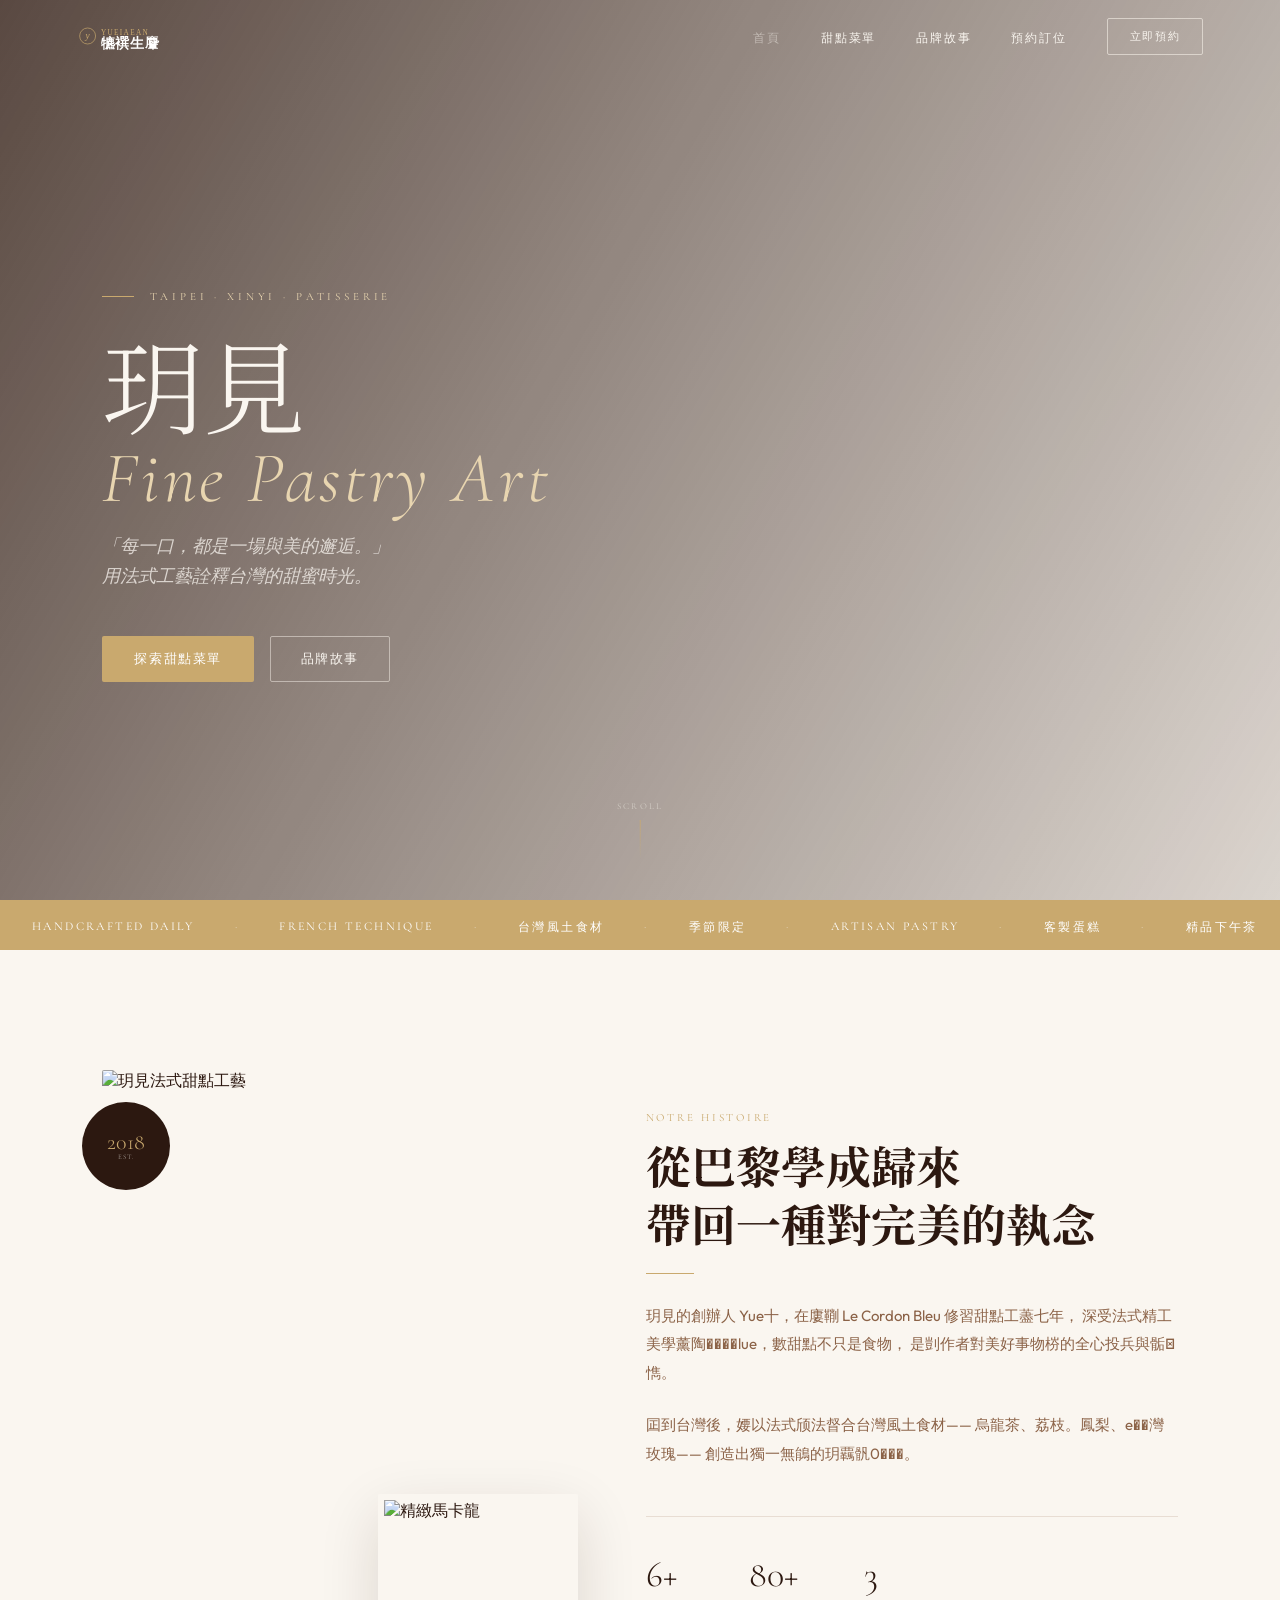
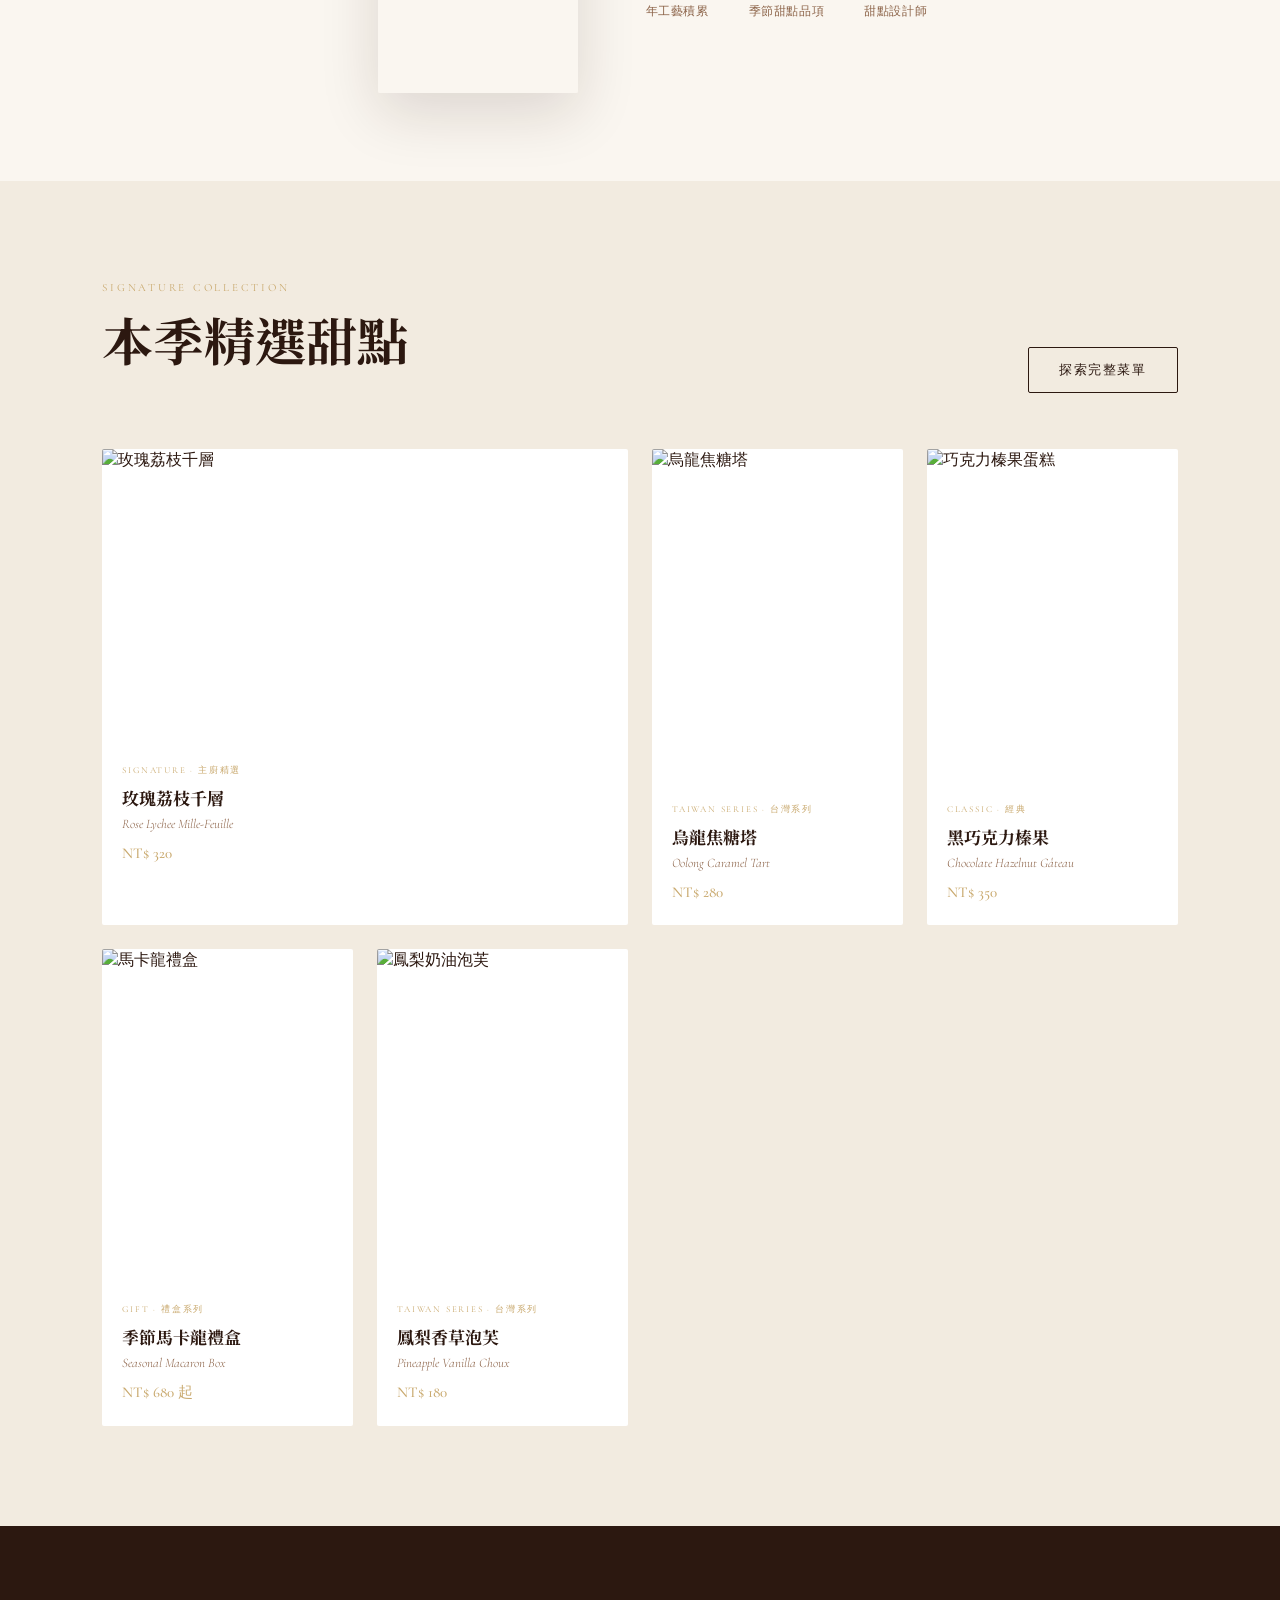
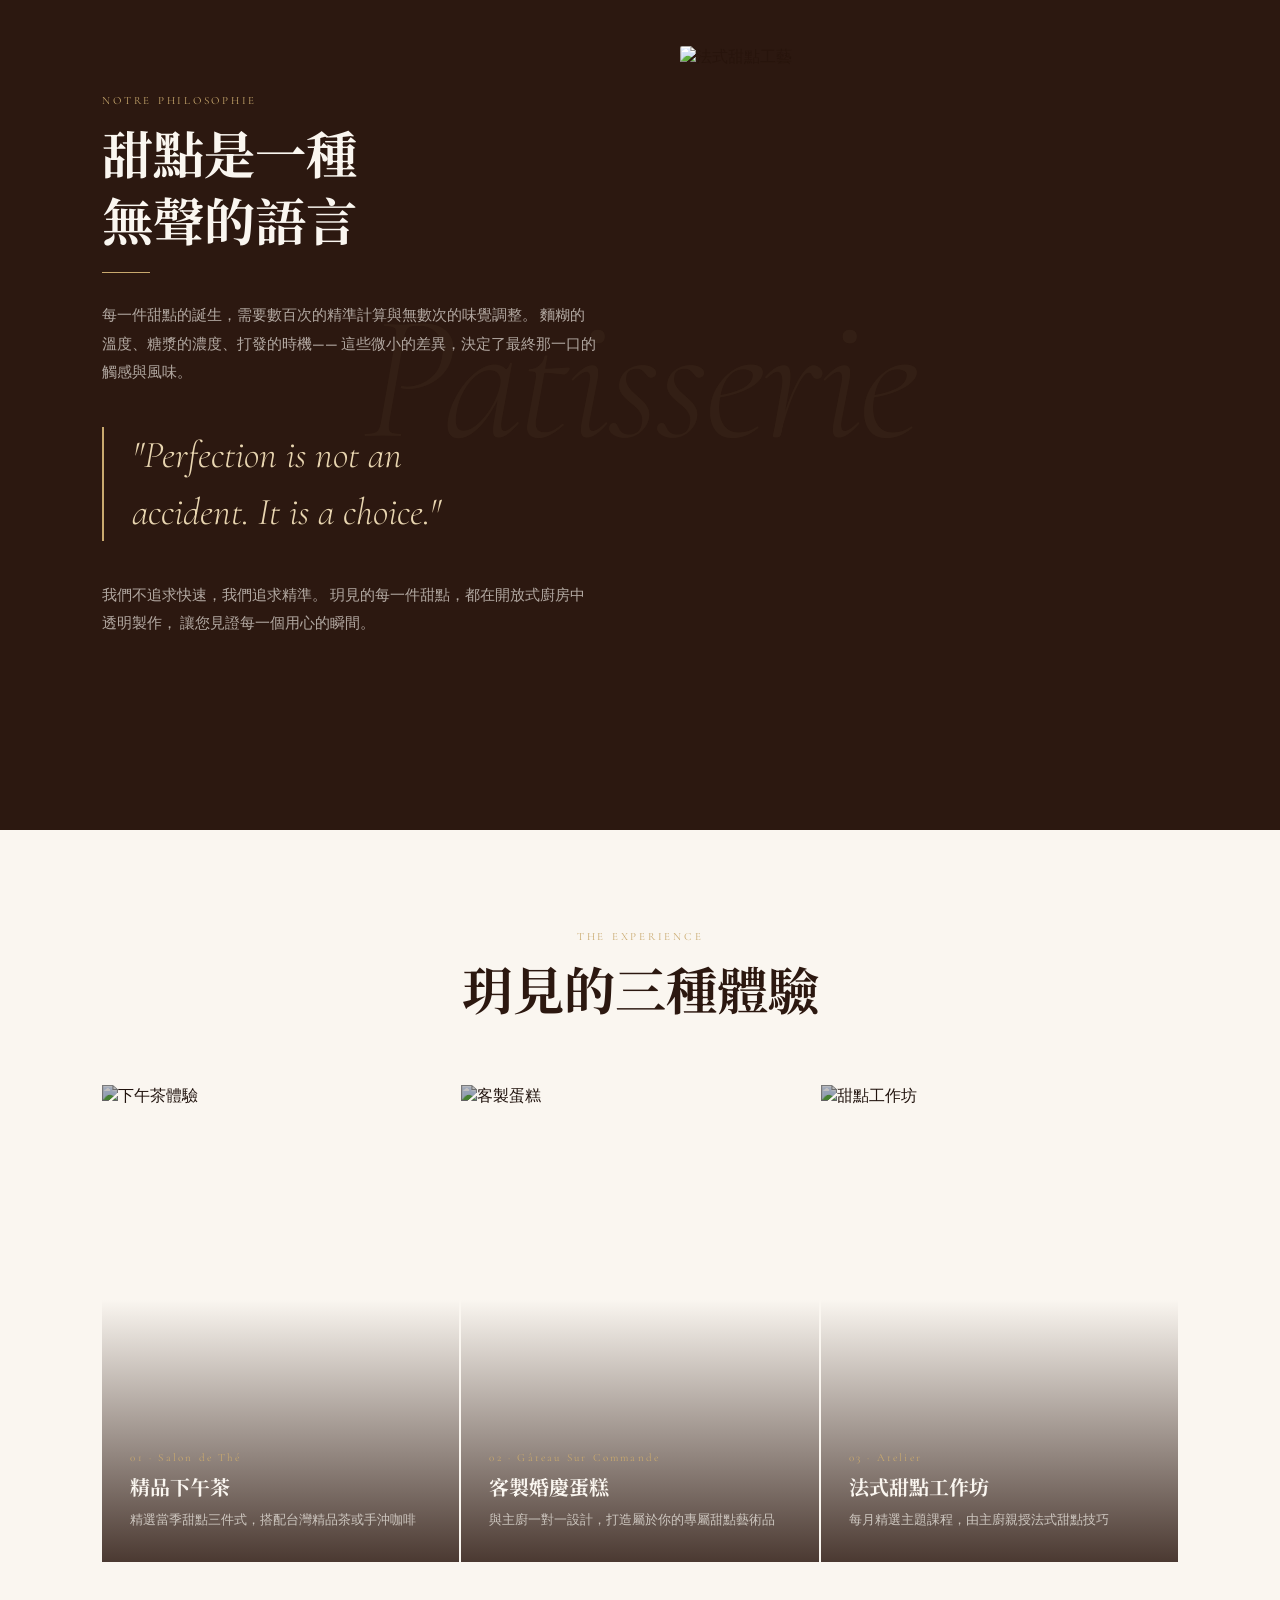
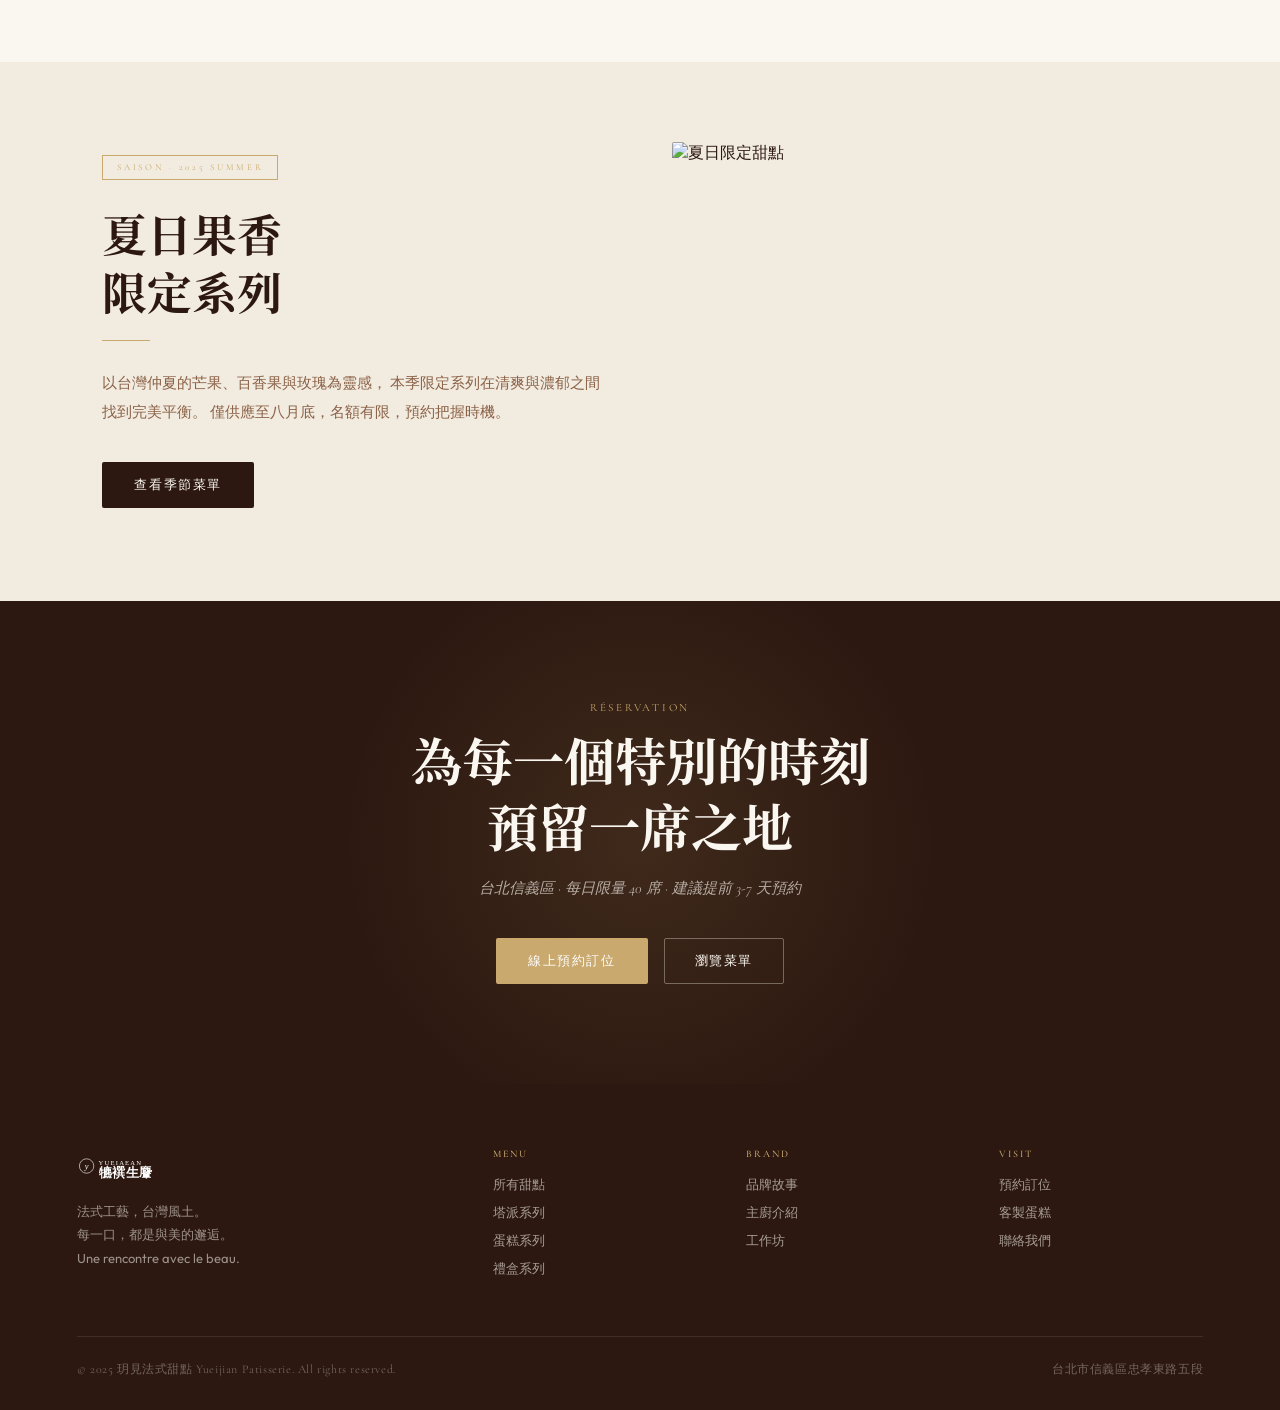
==== index.html @ e0a88fc9 "Add index.html" ====
<!DOCTYPE html>
<html lang="zh-TW">
<head>
  <meta charset="UTF-8"/>
  <meta name="viewport" content="width=device-width, initial-scale=1.0"/>
  <title>玥見法式甜點 — Yueijian Patisserie · 台北精品甜點</title>
  <meta name="description" content="玥見法式甜點，精選頂級食材，手工打造每一件甜蜜藝術品。台北信義區精品甜點店，提供客製蛋糕、季節甜點與下午茶體驗。"/>
  <link rel="icon" href="logos/yueijian-logo.svg"/>
  <link rel="preconnect" href="https://fonts.googleapis.com"/>
  <link rel="preconnect" href="https://fonts.gstatic.com" crossorigin/>
  <link href="https://fonts.googleapis.com/css2?family=Cormorant+Garamond:ital,wght@0,300;0,400;0,500;0,600;1,300;1,400&family=Noto+Serif+TC:wght@300;400;700&family=Outfit:wght@300;400;500&display=swap" rel="stylesheet"/>
  <link rel="stylesheet" href="css/design.css"/>
  <style>
    /* ── CINEMATIC HERO ── */
    .hero {
      position: relative;
      height: 100svh;
      min-height: 640px;
      overflow: hidden;
      display: flex;
      align-items: center;
    }
    .hero-bg {
      position: absolute;
      inset: 0;
      background-image: url('https://images.unsplash.com/photo-1558618666-fcd25c85cd64?w=1800&q=85');
      background-size: cover;
      background-position: center 30%;
      will-change: transform;
      transform: scale(1.08);
      transition: transform 8s ease-out;
    }
    .hero-bg.loaded { transform: scale(1.03); }
    .hero-overlay {
      position: absolute;
      inset: 0;
      background: linear-gradient(
        120deg,
        rgba(44,24,16,0.78) 0%,
        rgba(44,24,16,0.45) 50%,
        rgba(44,24,16,0.15) 100%
      );
    }
    .hero-content {
      position: relative;
      z-index: 2;
      padding: 0 8vw;
      max-width: 1400px;
      margin: 0 auto;
      width: 100%;
      padding-top: var(--nav-h);
    }
    .hero-label {
      font-family: var(--ff-en);
      font-size: 11px;
      font-weight: 400;
      letter-spacing: 0.35em;
      text-transform: uppercase;
      color: var(--c-gold-lt);
      margin-bottom: 24px;
      display: flex;
      align-items: center;
      gap: 16px;
    }
    .hero-label::before {
      content: '';
      display: block;
      width: 32px;
      height: 1px;
      background: var(--c-gold);
    }
    .hero-title {
      font-family: var(--ff-cn);
      font-size: clamp(52px, 8vw, 112px);
      font-weight: 300;
      color: var(--c-cream);
      line-height: 1.1;
      letter-spacing: -0.01em;
      margin-bottom: 12px;
    }
    .hero-title em {
      font-style: italic;
      font-family: var(--ff-en);
      font-weight: 300;
      font-size: 0.7em;
      color: var(--c-gold-lt);
      display: block;
      letter-spacing: 0.05em;
    }
    .hero-sub {
      font-family: var(--ff-en);
      font-size: clamp(14px, 1.8vw, 18px);
      font-weight: 300;
      color: rgba(250,246,240,0.75);
      line-height: 1.7;
      max-width: 440px;
      margin-bottom: 44px;
      font-style: italic;
    }
    .hero-actions { display: flex; gap: 16px; flex-wrap: wrap; }

    /* scroll hint */
    .scroll-hint {
      position: absolute;
      bottom: 40px;
      left: 50%;
      transform: translateX(-50%);
      z-index: 2;
      display: flex;
      flex-direction: column;
      align-items: center;
      gap: 8px;
    }
    .scroll-hint span {
      font-family: var(--ff-en);
      font-size: 9px;
      letter-spacing: 0.25em;
      text-transform: uppercase;
      color: rgba(250,246,240,0.5);
    }
    .scroll-line {
      width: 1px;
      height: 40px;
      background: linear-gradient(to bottom, rgba(201,169,110,0.8), transparent);
      animation: scrollPulse 2s ease-in-out infinite;
    }
    @keyframes scrollPulse {
      0%, 100% { opacity: 0.4; transform: scaleY(1); }
      50% { opacity: 1; transform: scaleY(0.7); }
    }

    /* ── MARQUEE ── */
    .marquee-strip {
      background: var(--c-gold);
      padding: 14px 0;
      overflow: hidden;
      white-space: nowrap;
    }
    .marquee-inner {
      display: inline-flex;
      animation: marquee 28s linear infinite;
    }
    .marquee-inner span {
      font-family: var(--ff-en);
      font-size: 12px;
      font-weight: 400;
      letter-spacing: 0.2em;
      text-transform: uppercase;
      color: white;
      padding: 0 32px;
    }
    .marquee-inner span.dot { color: rgba(255,255,255,0.5); padding: 0 8px; }
    @keyframes marquee {
      0% { transform: translateX(0); }
      100% { transform: translateX(-50%); }
    }

    /* ── INTRO ── */
    #intro {
      padding: 120px 8vw;
      max-width: 1400px;
      margin: 0 auto;
      display: grid;
      grid-template-columns: 1fr 1.2fr;
      gap: 100px;
      align-items: center;
    }
    .intro-img-wrap {
      position: relative;
    }
    .intro-img-main {
      border-radius: 2px;
      overflow: hidden;
    }
    .intro-img-main img {
      width: 100%;
      aspect-ratio: 3/4;
      object-fit: cover;
      transition: transform 0.8s var(--ease-out);
    }
    .intro-img-main:hover img { transform: scale(1.04); }
    .intro-img-accent {
      position: absolute;
      bottom: -32px;
      right: -32px;
      width: 45%;
      border-radius: 2px;
      overflow: hidden;
      border: 6px solid var(--c-cream);
      box-shadow: var(--shadow-lg);
    }
    .intro-img-accent img {
      width: 100%;
      aspect-ratio: 1;
      object-fit: cover;
    }
    .intro-badge {
      position: absolute;
      top: 32px;
      left: -20px;
      width: 88px;
      height: 88px;
      background: var(--c-choco);
      border-radius: 50%;
      display: flex;
      flex-direction: column;
      align-items: center;
      justify-content: center;
      text-align: center;
      padding: 8px;
    }
    .intro-badge strong {
      font-family: var(--ff-en);
      font-size: 22px;
      font-weight: 300;
      color: var(--c-gold);
      line-height: 1;
    }
    .intro-badge span {
      font-family: var(--ff-en);
      font-size: 7px;
      letter-spacing: 0.15em;
      text-transform: uppercase;
      color: rgba(250,246,240,0.6);
    }
    .intro-text .section-title { font-size: clamp(30px, 3.5vw, 48px); }
    .intro-text .section-body { margin-bottom: 24px; }
    .intro-stats {
      display: flex;
      gap: 40px;
      margin-top: 48px;
      padding-top: 40px;
      border-top: 1px solid var(--c-light);
    }
    .stat-item strong {
      font-family: var(--ff-en);
      font-size: 36px;
      font-weight: 300;
      color: var(--c-choco);
      display: block;
      line-height: 1;
      margin-bottom: 6px;
    }
    .stat-item span {
      font-size: 12px;
      color: var(--c-warm);
      letter-spacing: 0.05em;
    }

    /* ── FEATURED SWEETS ── */
    #featured {
      background: var(--c-ivory);
      padding: 100px 8vw;
    }
    .featured-inner { max-width: 1400px; margin: 0 auto; }
    .featured-header {
      display: flex;
      justify-content: space-between;
      align-items: flex-end;
      margin-bottom: 56px;
    }
    .sweets-grid {
      display: grid;
      grid-template-columns: repeat(4, 1fr);
      gap: 24px;
    }
    .sweet-card {
      background: var(--c-white);
      border-radius: 2px;
      overflow: hidden;
      transition: transform 0.35s var(--ease-out), box-shadow 0.35s;
    }
    .sweet-card:hover {
      transform: translateY(-8px);
      box-shadow: var(--shadow-lg);
    }
    .sweet-img {
      overflow: hidden;
      aspect-ratio: 3/4;
    }
    .sweet-img img {
      width: 100%;
      height: 100%;
      object-fit: cover;
      transition: transform 0.6s var(--ease-out);
    }
    .sweet-card:hover .sweet-img img { transform: scale(1.06); }
    .sweet-info { padding: 20px 20px 24px; }
    .sweet-tag {
      font-family: var(--ff-en);
      font-size: 9px;
      letter-spacing: 0.2em;
      text-transform: uppercase;
      color: var(--c-gold);
      margin-bottom: 8px;
      display: block;
    }
    .sweet-name {
      font-family: var(--ff-cn);
      font-size: 17px;
      font-weight: 700;
      color: var(--c-choco);
      margin-bottom: 6px;
    }
    .sweet-name-en {
      font-family: var(--ff-en);
      font-size: 13px;
      font-weight: 300;
      font-style: italic;
      color: var(--c-warm);
      margin-bottom: 12px;
    }
    .sweet-price {
      font-family: var(--ff-en);
      font-size: 15px;
      font-weight: 500;
      color: var(--c-gold);
    }
    .sweet-card.featured-large {
      grid-column: span 2;
    }
    .sweet-card.featured-large .sweet-img { aspect-ratio: 16/9; }

    /* ── PHILOSOPHY SECTION ── */
    #philosophy {
      padding: 120px 8vw;
      background: var(--c-choco);
      position: relative;
      overflow: hidden;
    }
    #philosophy::before {
      content: 'Patisserie';
      position: absolute;
      top: 50%;
      left: 50%;
      transform: translate(-50%, -50%);
      font-family: var(--ff-en);
      font-size: clamp(80px, 14vw, 200px);
      font-weight: 300;
      font-style: italic;
      color: rgba(201,169,110,0.05);
      white-space: nowrap;
      pointer-events: none;
      letter-spacing: -0.02em;
    }
    .philosophy-inner {
      max-width: 1400px;
      margin: 0 auto;
      position: relative;
      z-index: 1;
    }
    .philosophy-grid {
      display: grid;
      grid-template-columns: 1fr 1fr;
      gap: 80px;
      align-items: center;
    }
    .philosophy-text .section-label { color: var(--c-gold); }
    .philosophy-text .section-title { color: var(--c-cream); }
    .philosophy-text .section-body { color: rgba(250,246,240,0.65); margin-bottom: 24px; }
    .philosophy-text .gold-rule { background: var(--c-gold); }
    .philosophy-quote {
      font-family: var(--ff-en);
      font-size: clamp(22px, 3vw, 38px);
      font-weight: 300;
      font-style: italic;
      color: var(--c-gold-lt);
      line-height: 1.5;
      padding-left: 28px;
      border-left: 2px solid var(--c-gold);
      margin: 40px 0;
    }
    .philosophy-img {
      border-radius: 2px;
      overflow: hidden;
    }
    .philosophy-img img {
      width: 100%;
      aspect-ratio: 3/4;
      object-fit: cover;
      filter: sepia(10%) contrast(1.05);
    }

    /* ── EXPERIENCE SECTION ── */
    #experience {
      padding: 100px 8vw;
      max-width: 1400px;
      margin: 0 auto;
    }
    .exp-header { text-align: center; margin-bottom: 64px; }
    .exp-grid {
      display: grid;
      grid-template-columns: repeat(3, 1fr);
      gap: 2px;
    }
    .exp-item {
      position: relative;
      overflow: hidden;
      aspect-ratio: 3/4;
    }
    .exp-item img {
      width: 100%;
      height: 100%;
      object-fit: cover;
      transition: transform 0.6s var(--ease-out), filter 0.4s;
      filter: brightness(0.75) saturate(0.9);
    }
    .exp-item:hover img { transform: scale(1.06); filter: brightness(0.6) saturate(1); }
    .exp-overlay {
      position: absolute;
      inset: 0;
      background: linear-gradient(to top, rgba(44,24,16,0.85) 0%, transparent 55%);
      display: flex;
      flex-direction: column;
      justify-content: flex-end;
      padding: 32px 28px;
    }
    .exp-num {
      font-family: var(--ff-en);
      font-size: 11px;
      letter-spacing: 0.2em;
      color: var(--c-gold);
      margin-bottom: 8px;
    }
    .exp-title {
      font-family: var(--ff-cn);
      font-size: 20px;
      font-weight: 700;
      color: var(--c-cream);
      margin-bottom: 8px;
    }
    .exp-desc {
      font-size: 13px;
      color: rgba(250,246,240,0.7);
      line-height: 1.6;
    }

    /* ── SEASONAL BANNER ── */
    #seasonal {
      background: var(--c-ivory);
      padding: 80px 8vw;
    }
    .seasonal-inner {
      max-width: 1400px;
      margin: 0 auto;
      display: grid;
      grid-template-columns: 1fr 1fr;
      gap: 64px;
      align-items: center;
    }
    .seasonal-label {
      font-family: var(--ff-en);
      font-size: 9px;
      letter-spacing: 0.3em;
      text-transform: uppercase;
      color: var(--c-gold);
      display: inline-block;
      border: 1px solid var(--c-gold);
      padding: 6px 14px;
      margin-bottom: 24px;
    }
    .seasonal-title {
      font-family: var(--ff-cn);
      font-size: clamp(28px, 3.5vw, 48px);
      font-weight: 700;
      color: var(--c-choco);
      margin-bottom: 16px;
      line-height: 1.3;
    }
    .seasonal-img { border-radius: 2px; overflow: hidden; }
    .seasonal-img img {
      width: 100%;
      aspect-ratio: 4/3;
      object-fit: cover;
      transition: transform 0.6s var(--ease-out);
    }
    .seasonal-img:hover img { transform: scale(1.03); }

    /* ── CTA ── */
    #cta {
      background: var(--c-choco);
      padding: 100px 8vw;
      text-align: center;
      position: relative;
      overflow: hidden;
    }
    #cta::before {
      content: '';
      position: absolute;
      top: 50%; left: 50%;
      transform: translate(-50%, -50%);
      width: 600px; height: 600px;
      background: radial-gradient(circle, rgba(201,169,110,0.12) 0%, transparent 70%);
      pointer-events: none;
    }
    #cta .section-title { color: var(--c-cream); position: relative; z-index: 1; }
    #cta .section-label { color: var(--c-gold); position: relative; z-index: 1; }
    .cta-sub {
      font-size: 15px;
      color: rgba(250,246,240,0.65);
      margin-bottom: 40px;
      font-style: italic;
      font-family: var(--ff-en);
      position: relative; z-index: 1;
    }
    .cta-actions { display: flex; gap: 16px; justify-content: center; flex-wrap: wrap; position: relative; z-index: 1; }

    /* ── RESPONSIVE ── */
    @media (max-width: 1100px) {
      .sweets-grid { grid-template-columns: repeat(2, 1fr); }
      .sweet-card.featured-large { grid-column: span 2; }
    }
    @media (max-width: 900px) {
      #intro { grid-template-columns: 1fr; gap: 60px; }
      .philosophy-grid { grid-template-columns: 1fr; }
      .philosophy-img { display: none; }
      .exp-grid { grid-template-columns: 1fr; }
      .exp-item { aspect-ratio: 16/9; }
      .seasonal-inner { grid-template-columns: 1fr; }
    }
    @media (max-width: 600px) {
      .sweets-grid { grid-template-columns: 1fr; }
      .sweet-card.featured-large { grid-column: span 1; }
      .intro-img-accent { display: none; }
      .intro-stats { flex-direction: column; gap: 24px; }
      .featured-header { flex-direction: column; align-items: flex-start; gap: 16px; }
    }
  </style>
</head>
<body>

<nav class="site-nav" role="navigation">
  <div class="nav-inner">
    <a href="index.html" class="nav-logo">
      <img src="logos/yueijian-logo-white.svg" alt="玥見法式甜點"/>
    </a>
    <ul class="nav-links" role="list">
      <li><a href="index.html"   class="nav-link">首頁</a></li>
      <li><a href="menu.html"    class="nav-link">甜點菜單</a></li>
      <li><a href="about.html"   class="nav-link">品牌故事</a></li>
      <li><a href="reserve.html" class="nav-link">預約訂位</a></li>
      <a href="reserve.html" class="nav-cta">立即預約</a>
    </ul>
    <button class="nav-hamburger" aria-label="選單">
      <span></span><span></span><span></span>
    </button>
  </div>
</nav>

<!-- ── HERO ── -->
<header class="hero">
  <div class="hero-bg" id="heroBg"></div>
  <div class="hero-overlay"></div>
  <div class="hero-content">
    <p class="hero-label">Taipei · Xinyi · Patisserie</p>
    <h1 class="hero-title">
      玥見<br/>
      <em>Fine Pastry Art</em>
    </h1>
    <p class="hero-sub">「每一口，都是一場與美的邂逅。」<br/>用法式工藝詮釋台灣的甜蜜時光。</p>
    <div class="hero-actions">
      <a href="menu.html" class="btn-gold">探索甜點菜單</a>
      <a href="about.html" class="btn-outline" style="border-color:rgba(245,240,232,0.5);color:var(--c-cream)">品牌故事</a>
    </div>
  </div>
  <div class="scroll-hint">
    <span>Scroll</span>
    <div class="scroll-line"></div>
  </div>
</header>

<!-- ── MARQUEE ── -->
<div class="marquee-strip" aria-hidden="true">
  <div class="marquee-inner">
    <span>Handcrafted Daily</span><span class="dot">·</span>
    <span>French Technique</span><span class="dot">·</span>
    <span>台灣風土食材</span><span class="dot">·</span>
    <span>季節限定</span><span class="dot">·</span>
    <span>Artisan Pastry</span><span class="dot">·</span>
    <span>客製蛋糕</span><span class="dot">·</span>
    <span>精品下午茶</span><span class="dot">·</span>
    <span>Handcrafted Daily</span><span class="dot">·</span>
    <span>French Technique</span><span class="dot">·</span>
    <span>台灣風土食材</span><span class="dot">·</span>
    <span>季節限定</span><span class="dot">·</span>
    <span>Artisan Pastry</span><span class="dot">·</span>
    <span>客製蛋糕</span><span class="dot">·</span>
    <span>精品下午茶</span><span class="dot">·</span>
  </div>
</div>

<!-- ── INTRO ── -->
<section>
  <div id="intro">
    <div class="intro-img-wrap reveal">
      <div class="intro-img-main">
        <img
          src="https://images.unsplash.com/photo-1606983340126-99ab4feaa64a?w=900&q=80"
          alt="玥見法式甜點工藝"
          loading="lazy"
        />
      </div>
      <div class="intro-img-accent">
        <img
          src="https://images.unsplash.com/photo-1587314168485-3236d6710814?w=400&q=80"
          alt="精緻馬卡龍"
          loading="lazy"
        />
      </div>
      <div class="intro-badge">
        <strong>2018</strong>
        <span>Est.</span>
      </div>
    </div>
    <div class="intro-text">
      <p class="section-label reveal">Notre Histoire</p>
      <h2 class="section-title reveal reveal-delay-1">從巴黎學成歸來<br/>帶回一種對完美的執念</h2>
      <div class="gold-rule reveal reveal-delay-1"></div>
      <p class="section-body reveal reveal-delay-2">
        玥見的創辦人 Yue十，在廔鞩 Le Cordon Bleu 修習甜點工藎七年，
       深受法式精工美學薰陶����lue，數甜點不只是食物，
       是剴作者對美好事物梤的全心投兵與骺懏。
      </p>
      <p class="section-body reveal reveal-delay-2">
         囸到台灣後，婹以法式颀法督合台灣風土食材——
        烏龍茶、荔枝。鳳梨、e��灣玫瑰——
        創造出獨一無䳌的玥覊骪0���。
      </p>
      <div class="intro-stats reveal reveal-delay-3">
        <div class="stat-item">
          <strong>6+</strong>
          <span>年工藝積累</span>
        </div>
        <div class="stat-item">
          <strong>80+</strong>
          <span>季節甜點品項</span>
        </div>
        <div class="stat-item">
          <strong>3</strong>
          <span>甜點設計師</span>
        </div>
      </div>
    </div>
  </div>
</section>

<!-- ── FEATURED SWEETS ── -->
<section id="featured">
  <div class="featured-inner">
    <div class="featured-header">
      <div>
        <p class="section-label reveal">Signature Collection</p>
        <h2 class="section-title reveal reveal-delay-1">本季精選甜點</h2>
      </div>
      <a href="menu.html" class="btn-outline reveal">探索完整菜單</a>
    </div>
    <div class="sweets-grid">
      <div class="sweet-card featured-large reveal">
        <div class="sweet-img">
          <img
            src="https://images.unsplash.com/photo-1565958011703-44f9829ba187?w=1200&q=80"
            alt="玫瑰荔枝千層"
            loading="lazy"
          />
        </div>
        <div class="sweet-info">
          <span class="sweet-tag">Signature · 主廚精選</span>
          <p class="sweet-name">玫瑰荔枝千層</p>
          <p class="sweet-name-en">Rose Lychee Mille-Feuille</p>
          <p class="sweet-price">NT$ 320</p>
        </div>
      </div>
      <div class="sweet-card reveal reveal-delay-1">
        <div class="sweet-img">
          <img
            src="https://images.unsplash.com/photo-1488477181946-6428a0291777?w=600&q=80"
            alt="烏龍焦糖塔"
            loading="lazy"
          />
        </div>
        <div class="sweet-info">
          <span class="sweet-tag">Taiwan Series · 台灣系列</span>
          <p class="sweet-name">烏龍焦糖塔</p>
          <p class="sweet-name-en">Oolong Caramel Tart</p>
          <p class="sweet-price">NT$ 280</p>
        </div>
      </div>
      <div class="sweet-card reveal reveal-delay-2">
        <div class="sweet-img">
          <img
            src="https://images.unsplash.com/photo-1578985545062-69928b1d9587?w=600&q=80"
            alt="巧克力榛果蛋糕"
            loading="lazy"
          />
        </div>
        <div class="sweet-info">
          <span class="sweet-tag">Classic · 經典</span>
          <p class="sweet-name">黑巧克力榛果</p>
          <p class="sweet-name-en">Chocolate Hazelnut Gâteau</p>
          <p class="sweet-price">NT$ 350</p>
        </div>
      </div>
      <div class="sweet-card reveal reveal-delay-1">
        <div class="sweet-img">
          <img
            src="https://images.unsplash.com/photo-1499636136210-6f4ee915583e?w=600&q=80"
            alt="馬卡龍禮盒"
            loading="lazy"
          />
        </div>
        <div class="sweet-info">
          <span class="sweet-tag">Gift · 禮盒系列</span>
          <p class="sweet-name">季節馬卡龍禮盒</p>
          <p class="sweet-name-en">Seasonal Macaron Box</p>
          <p class="sweet-price">NT$ 680 起</p>
        </div>
      </div>
      <div class="sweet-card reveal reveal-delay-2">
        <div class="sweet-img">
          <img
            src="https://images.unsplash.com/photo-1587314168485-3236d6710814?w=600&q=80"
            alt="鳳梨奶油泡芙"
            loading="lazy"
          />
        </div>
        <div class="sweet-info">
          <span class="sweet-tag">Taiwan Series · 台灣系列</span>
          <p class="sweet-name">鳳梨香草泡芙</p>
          <p class="sweet-name-en">Pineapple Vanilla Choux</p>
          <p class="sweet-price">NT$ 180</p>
        </div>
      </div>
    </div>
  </div>
</section>

<!-- ── PHILOSOPHY ── -->
<section id="philosophy">
  <div class="philosophy-inner">
    <div class="philosophy-grid">
      <div class="philosophy-text">
        <p class="section-label reveal">Notre Philosophie</p>
        <h2 class="section-title reveal reveal-delay-1">甜點是一種<br/>無聲的語言</h2>
        <div class="gold-rule reveal reveal-delay-1"></div>
        <p class="section-body reveal reveal-delay-2">
          每一件甜點的誕生，需要數百次的精準計算與無數次的味覺調整。
          麵糊的溫度、糖漿的濃度、打發的時機——
          這些微小的差異，決定了最終那一口的觸感與風味。
        </p>
        <blockquote class="philosophy-quote reveal reveal-delay-2">
          "Perfection is not an<br/>accident. It is a choice."
        </blockquote>
        <p class="section-body reveal reveal-delay-3">
          我們不追求快速，我們追求精準。
          玥見的每一件甜點，都在開放式廚房中透明製作，
          讓您見證每一個用心的瞬間。
        </p>
      </div>
      <div class="philosophy-img reveal reveal-delay-2">
        <img
          src="https://images.unsplash.com/photo-1621955964441-c173e01c135b?w=900&q=80"
          alt="法式甜點工藝"
          loading="lazy"
        />
      </div>
    </div>
  </div>
</section>

<!-- ── EXPERIENCE ── -->
<section id="experience">
  <div class="exp-header">
    <p class="section-label reveal">The Experience</p>
    <h2 class="section-title reveal reveal-delay-1">玥見的三種體驗</h2>
  </div>
  <div class="exp-grid">
    <div class="exp-item reveal">
      <img
        src="https://images.unsplash.com/photo-1559329007-40df8a9345d8?w=800&q=80"
        alt="下午茶體驗"
        loading="lazy"
      />
      <div class="exp-overlay">
        <p class="exp-num">01 · Salon de Thé</p>
        <p class="exp-title">精品下午茶</p>
        <p class="exp-desc">精選當季甜點三件式，搭配台灣精品茶或手沖咖啡</p>
      </div>
    </div>
    <div class="exp-item reveal reveal-delay-1">
      <img
        src="https://images.unsplash.com/photo-1563729784474-d77dbb933a9e?w=800&q=80"
        alt="客製蛋糕"
        loading="lazy"
      />
      <div class="exp-overlay">
        <p class="exp-num">02 · Gâteau Sur Commande</p>
        <p class="exp-title">客製婚慶蛋糕</p>
        <p class="exp-desc">與主廚一對一設計，打造屬於你的專屬甜點藝術品</p>
      </div>
    </div>
    <div class="exp-item reveal reveal-delay-2">
      <img
        src="https://images.unsplash.com/photo-1556217477-d325251ece38?w=800&q=80"
        alt="甜點工作坊"
        loading="lazy"
      />
      <div class="exp-overlay">
        <p class="exp-num">03 · Atelier</p>
        <p class="exp-title">法式甜點工作坊</p>
        <p class="exp-desc">每月精選主題課程，由主廚親授法式甜點技巧</p>
      </div>
    </div>
  </div>
</section>

<!-- ── SEASONAL ── -->
<section id="seasonal">
  <div class="seasonal-inner">
    <div>
      <span class="seasonal-label reveal">Saison · 2025 Summer</span>
      <h2 class="seasonal-title reveal reveal-delay-1">夏日果香<br/>限定系列</h2>
      <div class="gold-rule reveal reveal-delay-1"></div>
      <p class="section-body reveal reveal-delay-2">
        以台灣仲夏的芒果、百香果與玫瑰為靈感，
        本季限定系列在清爽與濃郁之間找到完美平衡。
        僅供應至八月底，名額有限，預約把握時機。
      </p>
      <div style="margin-top: 36px;" class="reveal reveal-delay-3">
        <a href="menu.html" class="btn-primary">查看季節菜單</a>
      </div>
    </div>
    <div class="seasonal-img reveal reveal-delay-1">
      <img
        src="https://images.unsplash.com/photo-1519915028121-7d3463d5b1d3?w=900&q=80"
        alt="夏日限定甜點"
        loading="lazy"
      />
    </div>
  </div>
</section>

<!-- ── CTA ── -->
<section id="cta">
  <p class="section-label reveal">Réservation</p>
  <h2 class="section-title reveal reveal-delay-1">為每一個特別的時刻<br/>預留一席之地</h2>
  <p class="cta-sub reveal reveal-delay-2">台北信義區 · 每日限量 40 席 · 建議提前 3-7 天預約</p>
  <div class="cta-actions reveal reveal-delay-3">
    <a href="reserve.html" class="btn-gold">線上預約訂位</a>
    <a href="menu.html" class="btn-outline" style="border-color:rgba(245,240,232,0.35);color:var(--c-cream)">瀏覽菜單</a>
  </div>
</section>

<footer class="site-footer">
  <div class="footer-inner">
    <div class="footer-brand">
      <img src="logos/yueijian-logo-white.svg" alt="玥見法式甜點"/>
      <p>法式工藝，台灣風土。<br/>每一口，都是與美的邂逅。<br/>Une rencontre avec le beau.</p>
    </div>
    <div class="footer-col">
      <h4>Menu</h4>
      <a href="menu.html">所有甜點</a>
      <a href="menu.html#tarts">塔派系列</a>
      <a href="menu.html#cakes">蛋糕系列</a>
      <a href="menu.html#gift">禮盒系列</a>
    </div>
    <div class="footer-col">
      <h4>Brand</h4>
      <a href="about.html">品牌故事</a>
      <a href="about.html#chef">主廚介紹</a>
      <a href="about.html#atelier">工作坊</a>
    </div>
    <div class="footer-col">
      <h4>Visit</h4>
      <a href="reserve.html">預約訂位</a>
      <a href="reserve.html#custom">客製蛋糕</a>
      <a href="reserve.html#contact">聯絡我們</a>
    </div>
  </div>
  <div class="footer-bottom">
    <span>© 2025 玥見法式甜點 Yueijian Patisserie. All rights reserved.</span>
    <span>台北市信義區忠孝東路五段</span>
  </div>
</footer>

<script src="js/main.js"></script>
<script>
// Hero bg zoom-in on load
window.addEventListener('load', () => {
  document.getElementById('heroBg')?.classList.add('loaded');
});

// Parallax on scroll
const heroBg = document.getElementById('heroBg');
if (heroBg) {
  window.addEventListener('scroll', () => {
    heroBg.style.transform = `scale(1.03) translateY(${window.scrollY * 0.2}px)`;
  }, { passive: true });
}
</script>
</body>
</html>
---- css/design.css ----
/* ─── 玥見法式甜點 · Design System ─────────────────────────────── */

:root {
  --c-cream:    #FAF6F0;
  --c-ivory:    #F2EBE0;
  --c-gold:     #C9A96E;
  --c-gold-lt:  #E8D5B0;
  --c-choco:    #2C1810;
  --c-brown:    #5C3D2E;
  --c-warm:     #8B6247;
  --c-sage:     #8A9E8C;
  --c-blush:    #E8C4B8;
  --c-light:    #E8DDD3;
  --c-white:    #FFFFFF;

  --ff-cn:    'Noto Serif TC', 'Noto Serif', Georgia, serif;
  --ff-en:    'Cormorant Garamond', 'EB Garamond', Georgia, serif;
  --ff-body:  'Outfit', 'Noto Sans TC', sans-serif;

  --nav-h: 72px;
  --radius-sm: 8px;
  --radius-md: 16px;
  --radius-lg: 28px;
  --shadow-sm: 0 2px 12px rgba(44,24,16,0.06);
  --shadow-md: 0 8px 32px rgba(44,24,16,0.10);
  --shadow-lg: 0 20px 60px rgba(44,24,16,0.14);

  --ease-out: cubic-bezier(0.22,1,0.36,1);
}

/* ── Reset ── */
*, *::before, *::after { box-sizing: border-box; margin: 0; padding: 0; }
html { scroll-behavior: smooth; }
body {
  font-family: var(--ff-body);
  background: var(--c-cream);
  color: var(--c-choco);
  -webkit-font-smoothing: antialiased;
}
img { display: block; max-width: 100%; }
a { text-decoration: none; color: inherit; }
button { cursor: pointer; font-family: inherit; }

/* ── Typography ── */
.section-label {
  font-family: var(--ff-en);
  font-size: 11px;
  font-weight: 400;
  letter-spacing: 0.25em;
  text-transform: uppercase;
  color: var(--c-gold);
  margin-bottom: 12px;
  display: block;
}
.section-title {
  font-family: var(--ff-cn);
  font-size: clamp(28px, 4vw, 52px);
  font-weight: 700;
  line-height: 1.3;
  color: var(--c-choco);
  margin-bottom: 20px;
}
.section-body {
  font-size: 15px;
  line-height: 1.9;
  color: var(--c-warm);
}

/* ── Buttons ── */
.btn-primary {
  display: inline-flex;
  align-items: center;
  gap: 10px;
  padding: 14px 32px;
  background: var(--c-choco);
  color: var(--c-cream);
  font-family: var(--ff-en);
  font-size: 13px;
  font-weight: 500;
  letter-spacing: 0.12em;
  text-transform: uppercase;
  border: none;
  border-radius: 2px;
  transition: background 0.25s, transform 0.2s;
}
.btn-primary:hover { background: var(--c-brown); transform: translateY(-1px); }

.btn-outline {
  display: inline-flex;
  align-items: center;
  gap: 10px;
  padding: 13px 30px;
  background: transparent;
  color: var(--c-choco);
  font-family: var(--ff-en);
  font-size: 13px;
  font-weight: 500;
  letter-spacing: 0.12em;
  text-transform: uppercase;
  border: 1px solid var(--c-choco);
  border-radius: 2px;
  transition: all 0.25s;
}
.btn-outline:hover { background: var(--c-choco); color: var(--c-cream); }

.btn-gold {
  display: inline-flex;
  align-items: center;
  gap: 10px;
  padding: 14px 32px;
  background: var(--c-gold);
  color: var(--c-white);
  font-family: var(--ff-en);
  font-size: 13px;
  font-weight: 500;
  letter-spacing: 0.12em;
  text-transform: uppercase;
  border: none;
  border-radius: 2px;
  transition: background 0.25s, transform 0.2s;
}
.btn-gold:hover { background: var(--c-brown); transform: translateY(-1px); }

/* ── Nav ── */
.site-nav {
  position: fixed;
  top: 0; left: 0; right: 0;
  z-index: 100;
  height: var(--nav-h);
  transition: background 0.35s var(--ease-out), box-shadow 0.35s;
}
.site-nav.scrolled {
  background: rgba(250,246,240,0.96);
  backdrop-filter: blur(12px);
  -webkit-backdrop-filter: blur(12px);
  box-shadow: 0 1px 0 var(--c-light);
}
.nav-inner {
  max-width: 1400px;
  margin: 0 auto;
  padding: 0 6vw;
  height: 100%;
  display: flex;
  align-items: center;
  justify-content: space-between;
}
.nav-logo img { height: 40px; width: auto; }
.nav-links {
  display: flex;
  list-style: none;
  gap: 40px;
  align-items: center;
}
.nav-link {
  font-family: var(--ff-en);
  font-size: 12px;
  font-weight: 500;
  letter-spacing: 0.15em;
  text-transform: uppercase;
  color: var(--c-cream);
  transition: color 0.2s, opacity 0.2s;
  position: relative;
}
.site-nav.scrolled .nav-link { color: var(--c-choco); }
.nav-link::after {
  content: '';
  position: absolute;
  bottom: -4px; left: 0; right: 0;
  height: 1px;
  background: var(--c-gold);
  transform: scaleX(0);
  transform-origin: left;
  transition: transform 0.3s var(--ease-out);
}
.nav-link:hover::after { transform: scaleX(1); }
.nav-cta {
  font-family: var(--ff-en);
  font-size: 11px;
  font-weight: 500;
  letter-spacing: 0.15em;
  text-transform: uppercase;
  padding: 10px 22px;
  border: 1px solid rgba(245,240,232,0.6);
  color: var(--c-cream);
  border-radius: 2px;
  transition: all 0.25s;
}
.site-nav.scrolled .nav-cta { border-color: var(--c-choco); color: var(--c-choco); }
.nav-cta:hover { background: var(--c-gold); border-color: var(--c-gold); color: white; }

/* hamburger */
.nav-hamburger {
  display: none;
  flex-direction: column;
  gap: 5px;
  background: none;
  border: none;
  padding: 4px;
}
.nav-hamburger span {
  display: block;
  width: 24px; height: 1.5px;
  background: var(--c-cream);
  transition: background 0.2s;
}
.site-nav.scrolled .nav-hamburger span { background: var(--c-choco); }
@media (max-width: 768px) {
  .nav-links { display: none; }
  .nav-hamburger { display: flex; }
  .nav-links.open {
    display: flex;
    flex-direction: column;
    position: absolute;
    top: var(--nav-h); left: 0; right: 0;
    background: var(--c-cream);
    padding: 24px 6vw 32px;
    gap: 20px;
    box-shadow: var(--shadow-md);
  }
  .nav-links.open .nav-link { color: var(--c-choco); }
}

/* ── Gold divider ── */
.gold-rule {
  width: 48px;
  height: 1px;
  background: var(--c-gold);
  margin: 20px 0 28px;
}
.gold-rule.center { margin: 20px auto 28px; }

/* ── Scroll Reveal ── */
.reveal {
  opacity: 0;
  transform: translateY(28px);
  transition: opacity 0.75s var(--ease-out), transform 0.75s var(--ease-out);
}
.reveal.visible { opacity: 1; transform: none; }
.reveal-delay-1 { transition-delay: 0.12s; }
.reveal-delay-2 { transition-delay: 0.24s; }
.reveal-delay-3 { transition-delay: 0.36s; }

/* ── Footer ── */
.site-footer {
  background: var(--c-choco);
  color: var(--c-cream);
  padding: 64px 6vw 32px;
}
.footer-inner {
  max-width: 1400px;
  margin: 0 auto;
  display: grid;
  grid-template-columns: 1.8fr 1fr 1fr 1fr;
  gap: 48px;
  padding-bottom: 48px;
  border-bottom: 1px solid rgba(245,240,232,0.1);
}
.footer-brand img { height: 36px; width: auto; margin-bottom: 16px; filter: brightness(0) invert(1); }
.footer-brand p {
  font-size: 13px;
  line-height: 1.8;
  color: rgba(250,246,240,0.55);
  max-width: 260px;
}
.footer-col h4 {
  font-family: var(--ff-en);
  font-size: 10px;
  font-weight: 500;
  letter-spacing: 0.2em;
  text-transform: uppercase;
  color: var(--c-gold);
  margin-bottom: 16px;
}
.footer-col a {
  display: block;
  font-size: 13px;
  color: rgba(250,246,240,0.6);
  margin-bottom: 10px;
  transition: color 0.2s;
}
.footer-col a:hover { color: var(--c-cream); }
.footer-bottom {
  max-width: 1400px;
  margin: 0 auto;
  padding-top: 24px;
  display: flex;
  justify-content: space-between;
  align-items: center;
  font-size: 12px;
  color: rgba(250,246,240,0.35);
  font-family: var(--ff-en);
  letter-spacing: 0.05em;
}
@media (max-width: 900px) {
  .footer-inner { grid-template-columns: 1fr 1fr; }
  .footer-brand { grid-column: 1/-1; }
}
@media (max-width: 600px) {
  .footer-inner { grid-template-columns: 1fr; }
  .footer-bottom { flex-direction: column; gap: 8px; text-align: center; }
}
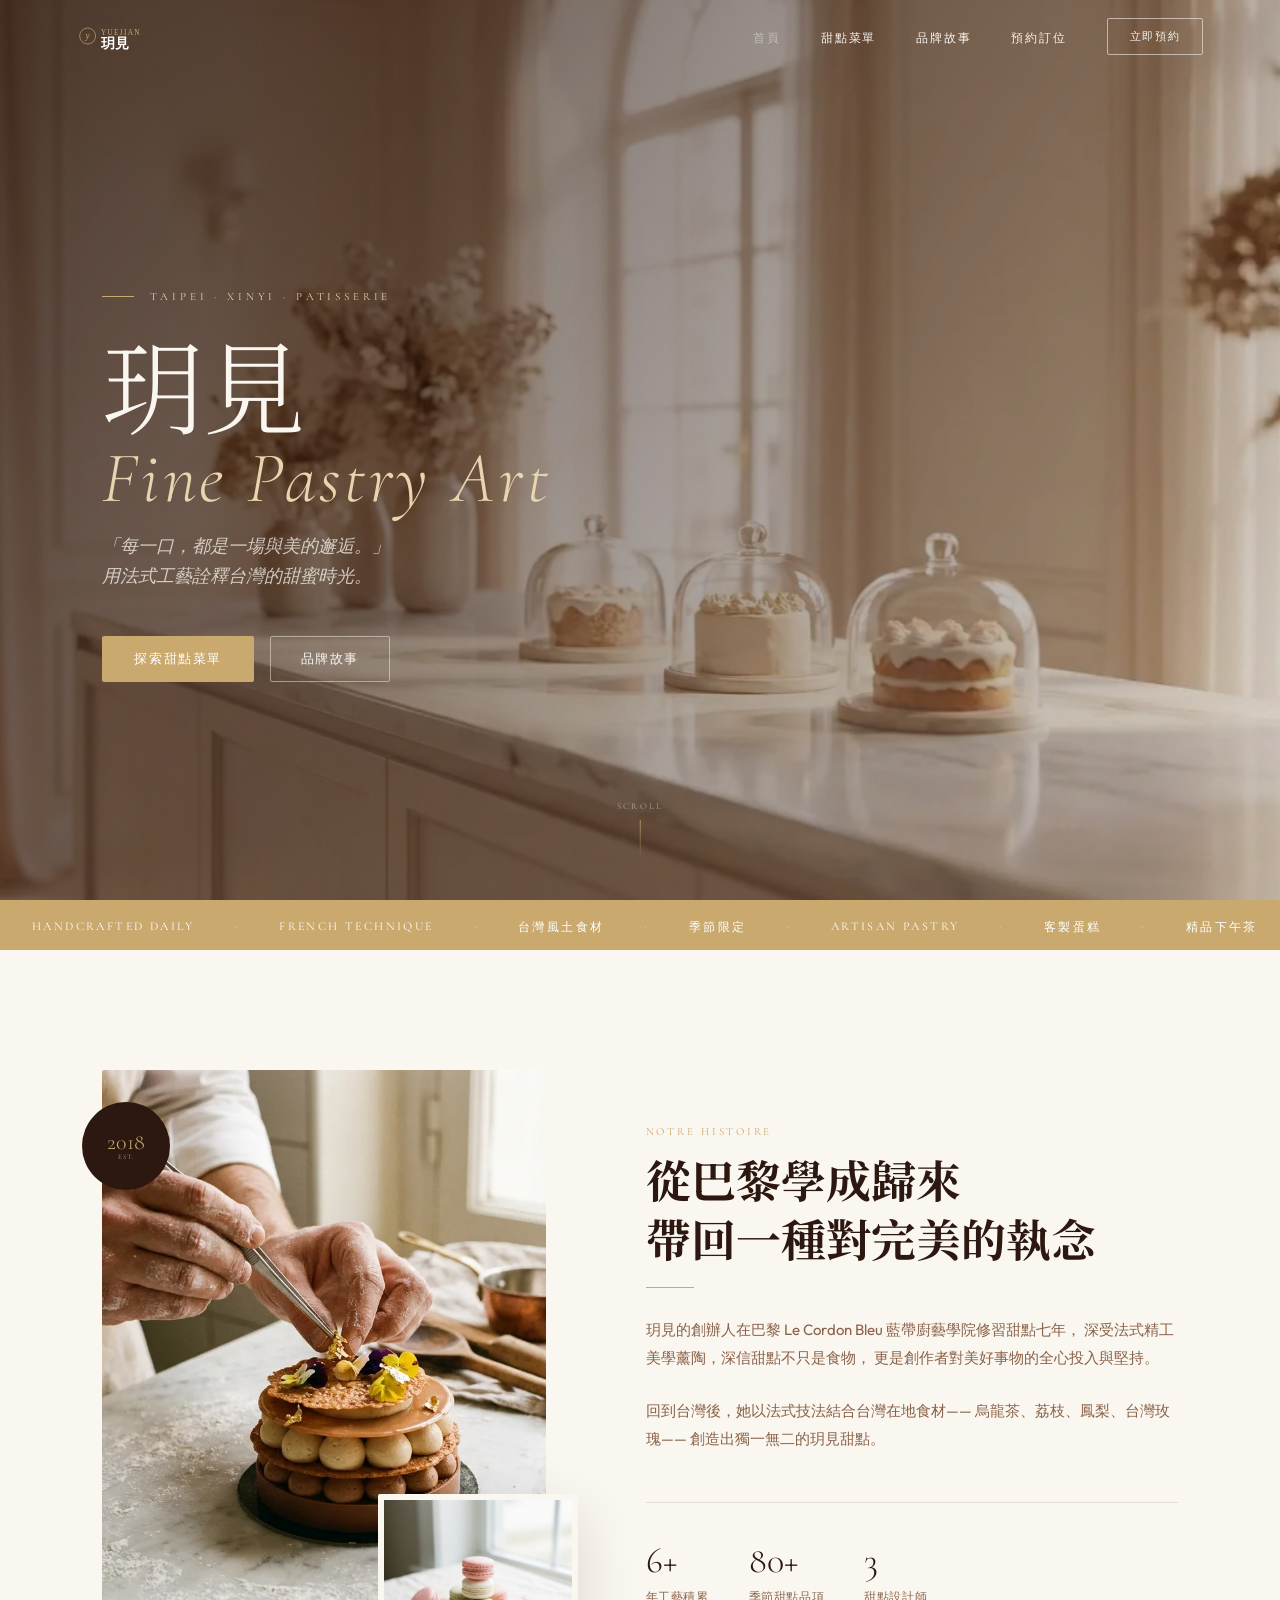
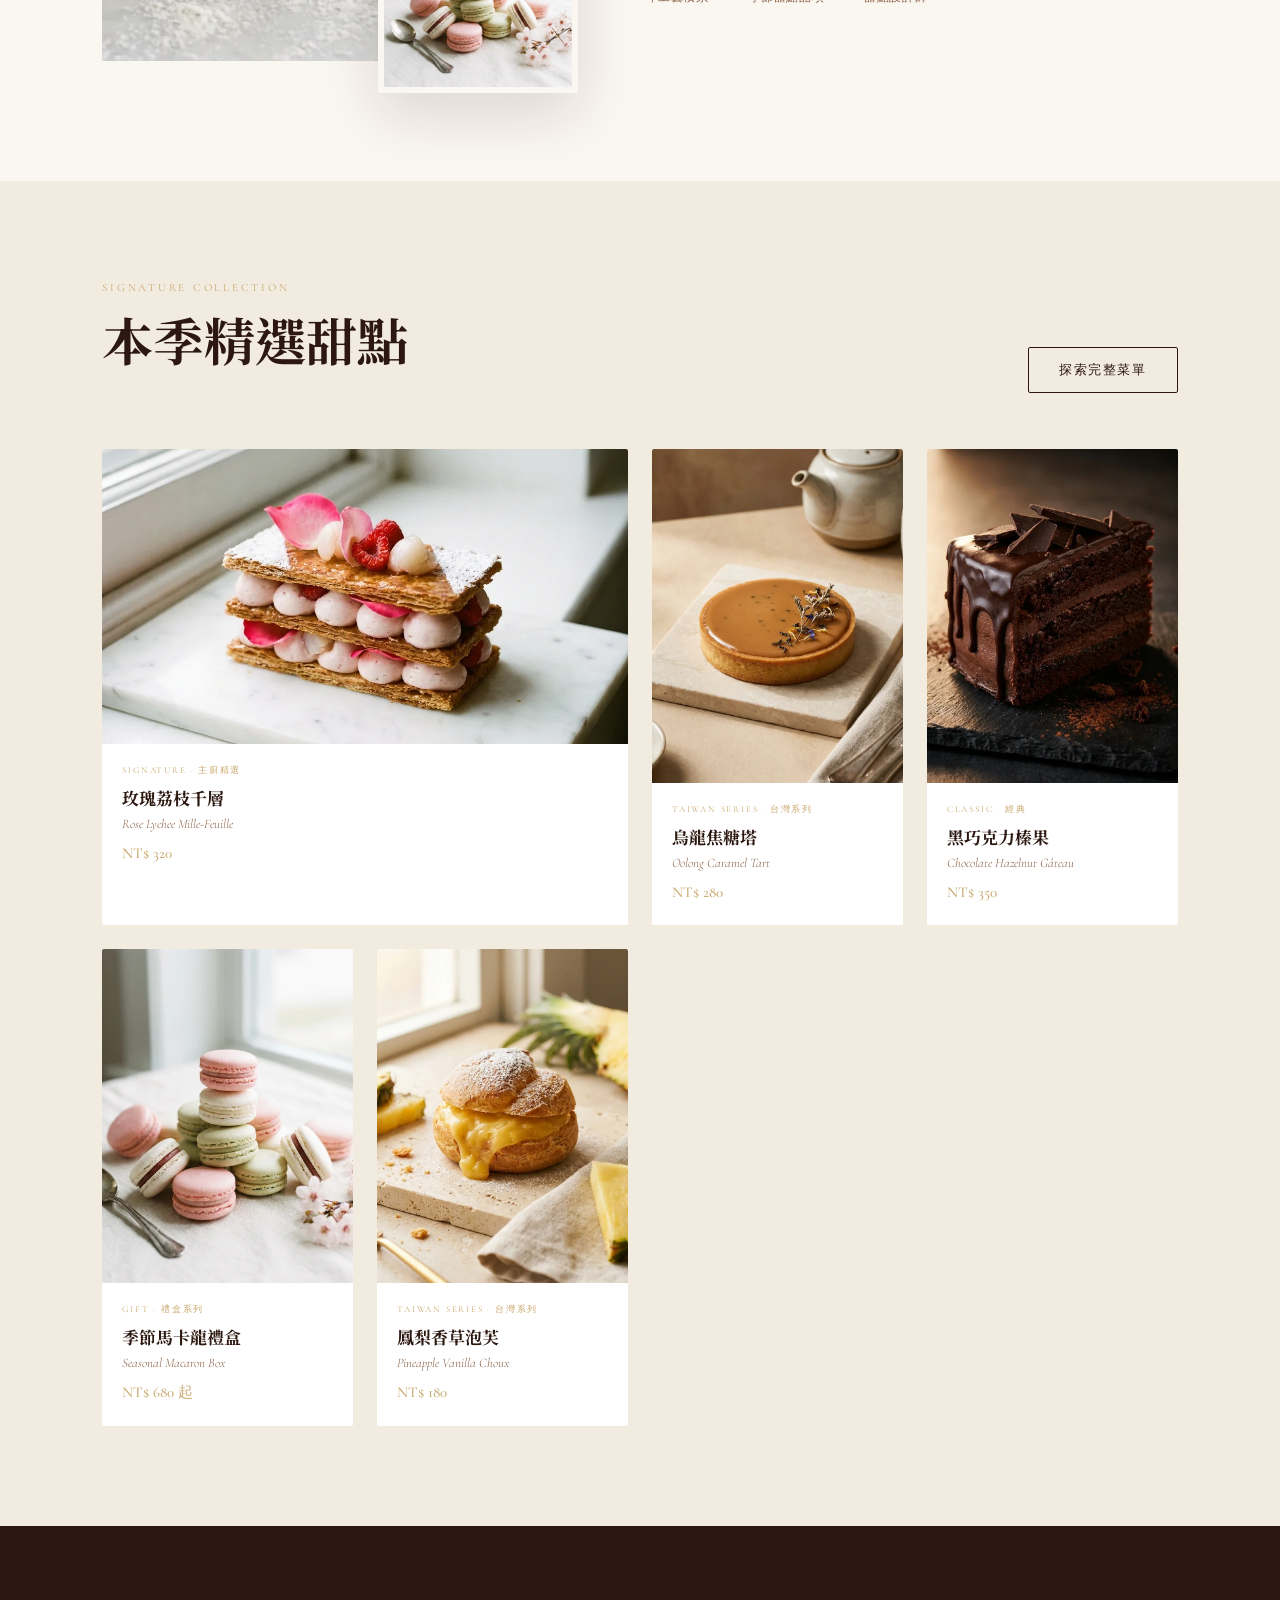
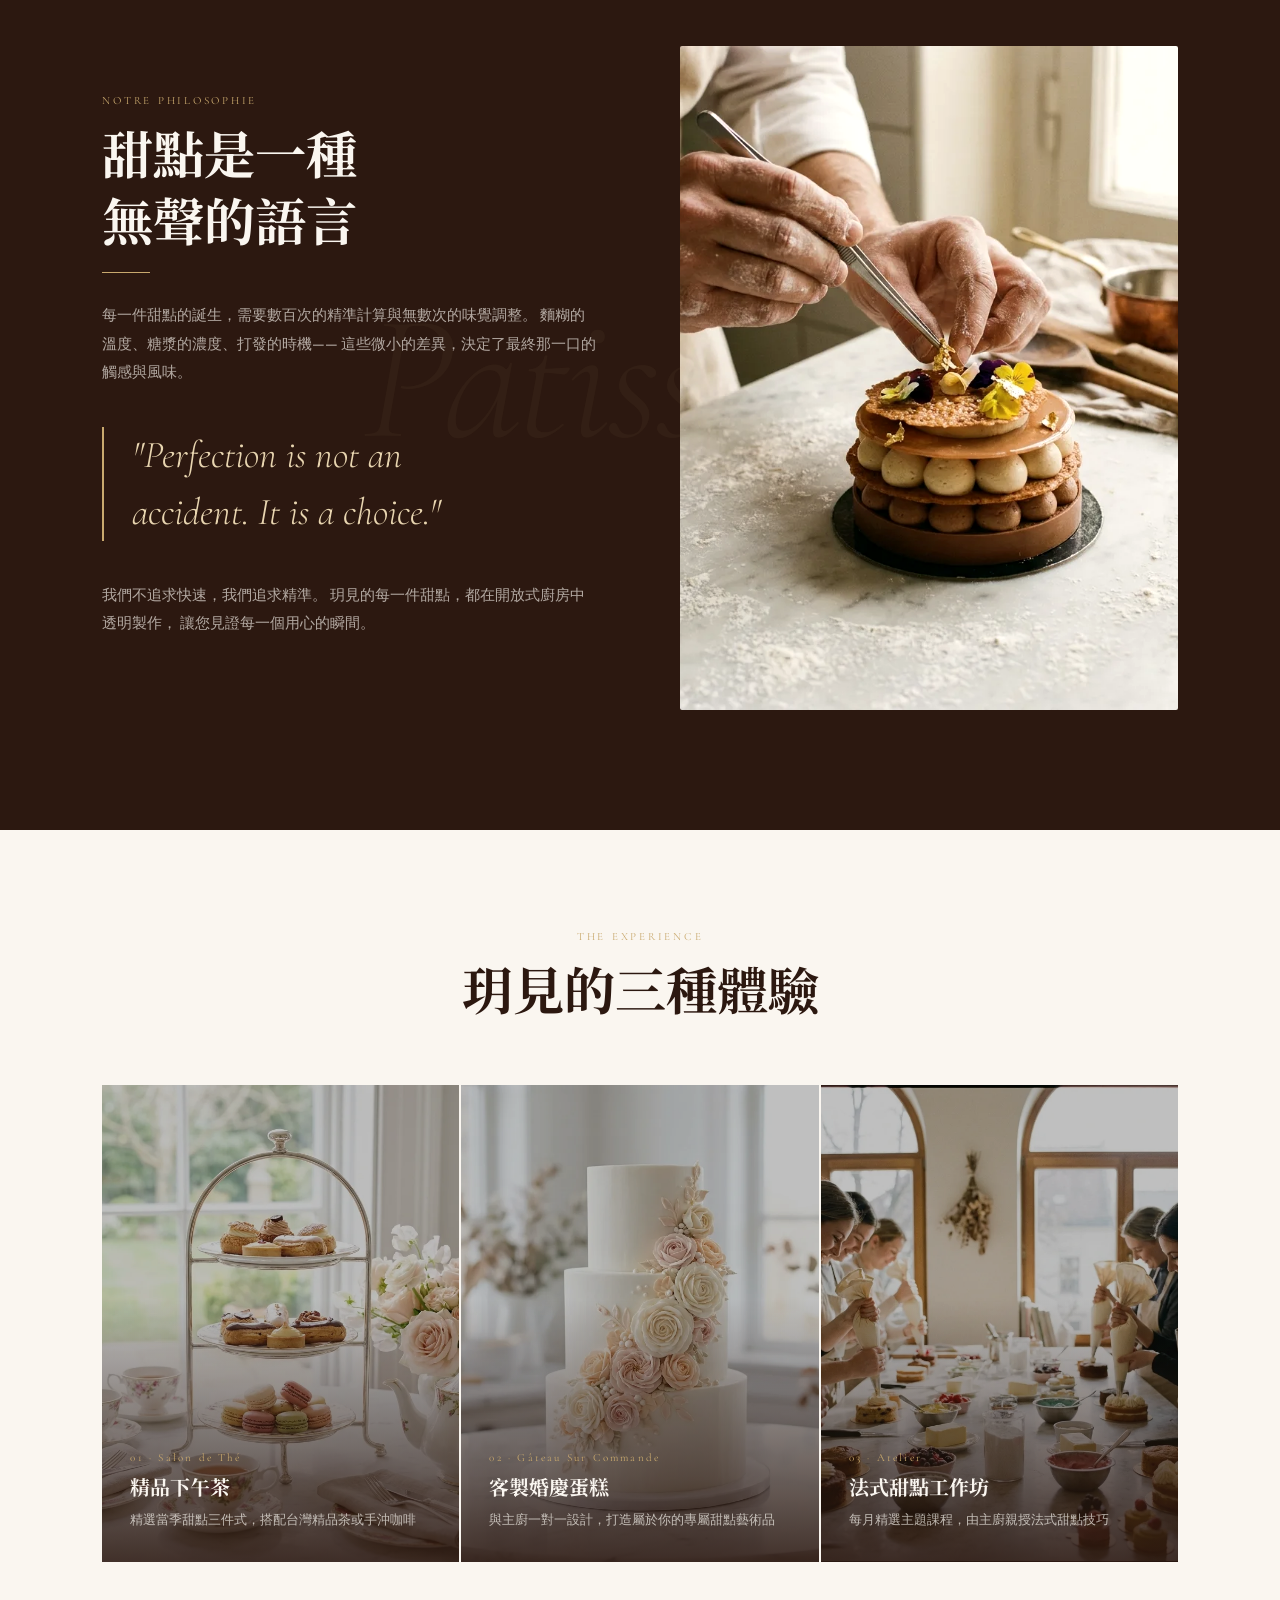
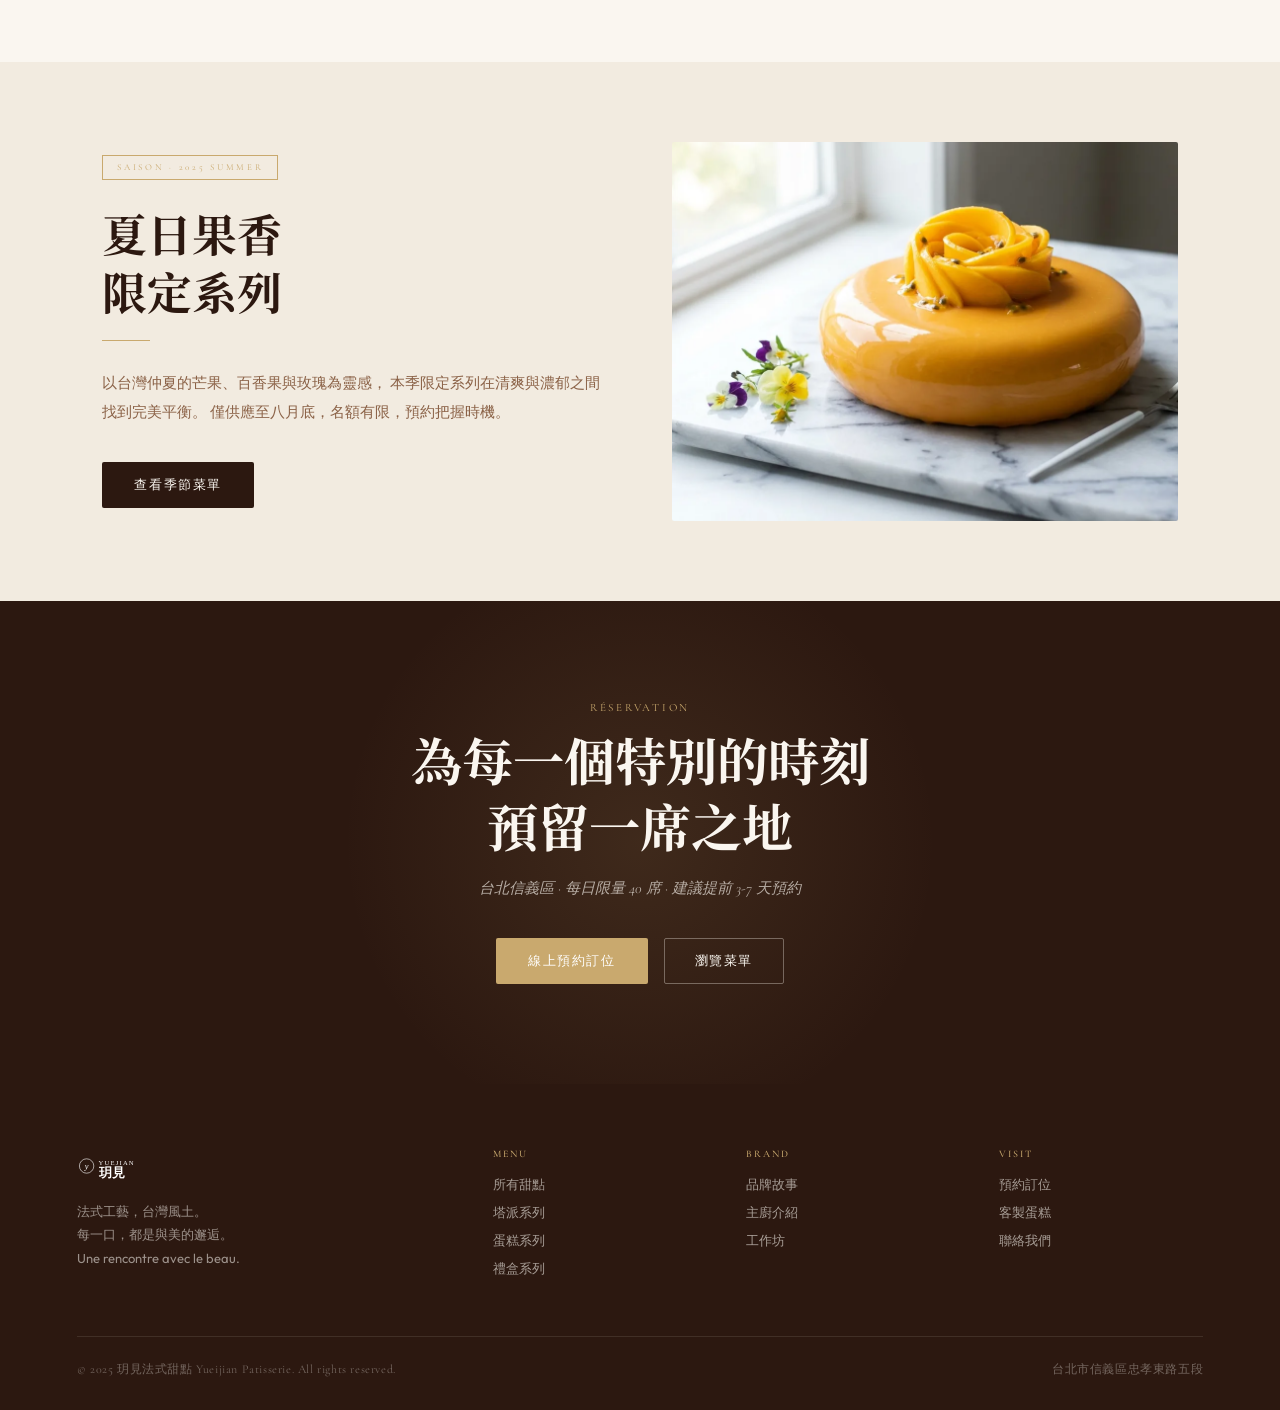
==== commit fc59abb7: "修復:logo 文字(玥見/YUEJIAN)、改用 Higgsfield 圖片取代 stock、移除 emoji、修正中文亂碼與損壞表單" ====
--- a/index.html
+++ b/index.html
@@ -23,7 +23,7 @@
     .hero-bg {
       position: absolute;
       inset: 0;
-      background-image: url('https://images.unsplash.com/photo-1558618666-fcd25c85cd64?w=1800&q=85');
+      background-image: url('images/hero-bg.webp');
       background-size: cover;
       background-position: center 30%;
       will-change: transform;
@@ -595,14 +595,14 @@
     <div class="intro-img-wrap reveal">
       <div class="intro-img-main">
         <img
-          src="https://images.unsplash.com/photo-1606983340126-99ab4feaa64a?w=900&q=80"
+          src="images/craft.webp"
           alt="玥見法式甜點工藝"
           loading="lazy"
         />
       </div>
       <div class="intro-img-accent">
         <img
-          src="https://images.unsplash.com/photo-1587314168485-3236d6710814?w=400&q=80"
+          src="images/macaron.webp"
           alt="精緻馬卡龍"
           loading="lazy"
         />
@@ -617,14 +617,14 @@
       <h2 class="section-title reveal reveal-delay-1">從巴黎學成歸來<br/>帶回一種對完美的執念</h2>
       <div class="gold-rule reveal reveal-delay-1"></div>
       <p class="section-body reveal reveal-delay-2">
-        玥見的創辦人 Yue十，在廔鞩 Le Cordon Bleu 修習甜點工藎七年，
-       深受法式精工美學薰陶����lue，數甜點不只是食物，
-       是剴作者對美好事物梤的全心投兵與骺懏。
+        玥見的創辦人在巴黎 Le Cordon Bleu 藍帶廚藝學院修習甜點七年，
+        深受法式精工美學薰陶，深信甜點不只是食物，
+        更是創作者對美好事物的全心投入與堅持。
       </p>
       <p class="section-body reveal reveal-delay-2">
-         囸到台灣後，婹以法式颀法督合台灣風土食材——
-        烏龍茶、荔枝。鳳梨、e��灣玫瑰——
-        創造出獨一無䳌的玥覊骪0���。
+        回到台灣後，她以法式技法結合台灣在地食材——
+        烏龍茶、荔枝、鳳梨、台灣玫瑰——
+        創造出獨一無二的玥見甜點。
       </p>
       <div class="intro-stats reveal reveal-delay-3">
         <div class="stat-item">
@@ -658,7 +658,7 @@
       <div class="sweet-card featured-large reveal">
         <div class="sweet-img">
           <img
-            src="https://images.unsplash.com/photo-1565958011703-44f9829ba187?w=1200&q=80"
+            src="images/rose-lychee.webp"
             alt="玫瑰荔枝千層"
             loading="lazy"
           />
@@ -673,7 +673,7 @@
       <div class="sweet-card reveal reveal-delay-1">
         <div class="sweet-img">
           <img
-            src="https://images.unsplash.com/photo-1488477181946-6428a0291777?w=600&q=80"
+            src="images/oolong-caramel-tart.webp"
             alt="烏龍焦糖塔"
             loading="lazy"
           />
@@ -688,7 +688,7 @@
       <div class="sweet-card reveal reveal-delay-2">
         <div class="sweet-img">
           <img
-            src="https://images.unsplash.com/photo-1578985545062-69928b1d9587?w=600&q=80"
+            src="images/dark-chocolate.webp"
             alt="巧克力榛果蛋糕"
             loading="lazy"
           />
@@ -703,7 +703,7 @@
       <div class="sweet-card reveal reveal-delay-1">
         <div class="sweet-img">
           <img
-            src="https://images.unsplash.com/photo-1499636136210-6f4ee915583e?w=600&q=80"
+            src="images/macaron.webp"
             alt="馬卡龍禮盒"
             loading="lazy"
           />
@@ -718,7 +718,7 @@
       <div class="sweet-card reveal reveal-delay-2">
         <div class="sweet-img">
           <img
-            src="https://images.unsplash.com/photo-1587314168485-3236d6710814?w=600&q=80"
+            src="images/pineapple-puff.webp"
             alt="鳳梨奶油泡芙"
             loading="lazy"
           />
@@ -758,7 +758,7 @@
       </div>
       <div class="philosophy-img reveal reveal-delay-2">
         <img
-          src="https://images.unsplash.com/photo-1621955964441-c173e01c135b?w=900&q=80"
+          src="images/craft.webp"
           alt="法式甜點工藝"
           loading="lazy"
         />
@@ -776,7 +776,7 @@
   <div class="exp-grid">
     <div class="exp-item reveal">
       <img
-        src="https://images.unsplash.com/photo-1559329007-40df8a9345d8?w=800&q=80"
+        src="images/afternoon-tea.webp"
         alt="下午茶體驗"
         loading="lazy"
       />
@@ -788,7 +788,7 @@
     </div>
     <div class="exp-item reveal reveal-delay-1">
       <img
-        src="https://images.unsplash.com/photo-1563729784474-d77dbb933a9e?w=800&q=80"
+        src="images/wedding-cake.webp"
         alt="客製蛋糕"
         loading="lazy"
       />
@@ -800,7 +800,7 @@
     </div>
     <div class="exp-item reveal reveal-delay-2">
       <img
-        src="https://images.unsplash.com/photo-1556217477-d325251ece38?w=800&q=80"
+        src="images/workshop.webp"
         alt="甜點工作坊"
         loading="lazy"
       />
@@ -831,7 +831,7 @@
     </div>
     <div class="seasonal-img reveal reveal-delay-1">
       <img
-        src="https://images.unsplash.com/photo-1519915028121-7d3463d5b1d3?w=900&q=80"
+        src="images/mango-mousse.webp"
         alt="夏日限定甜點"
         loading="lazy"
       />
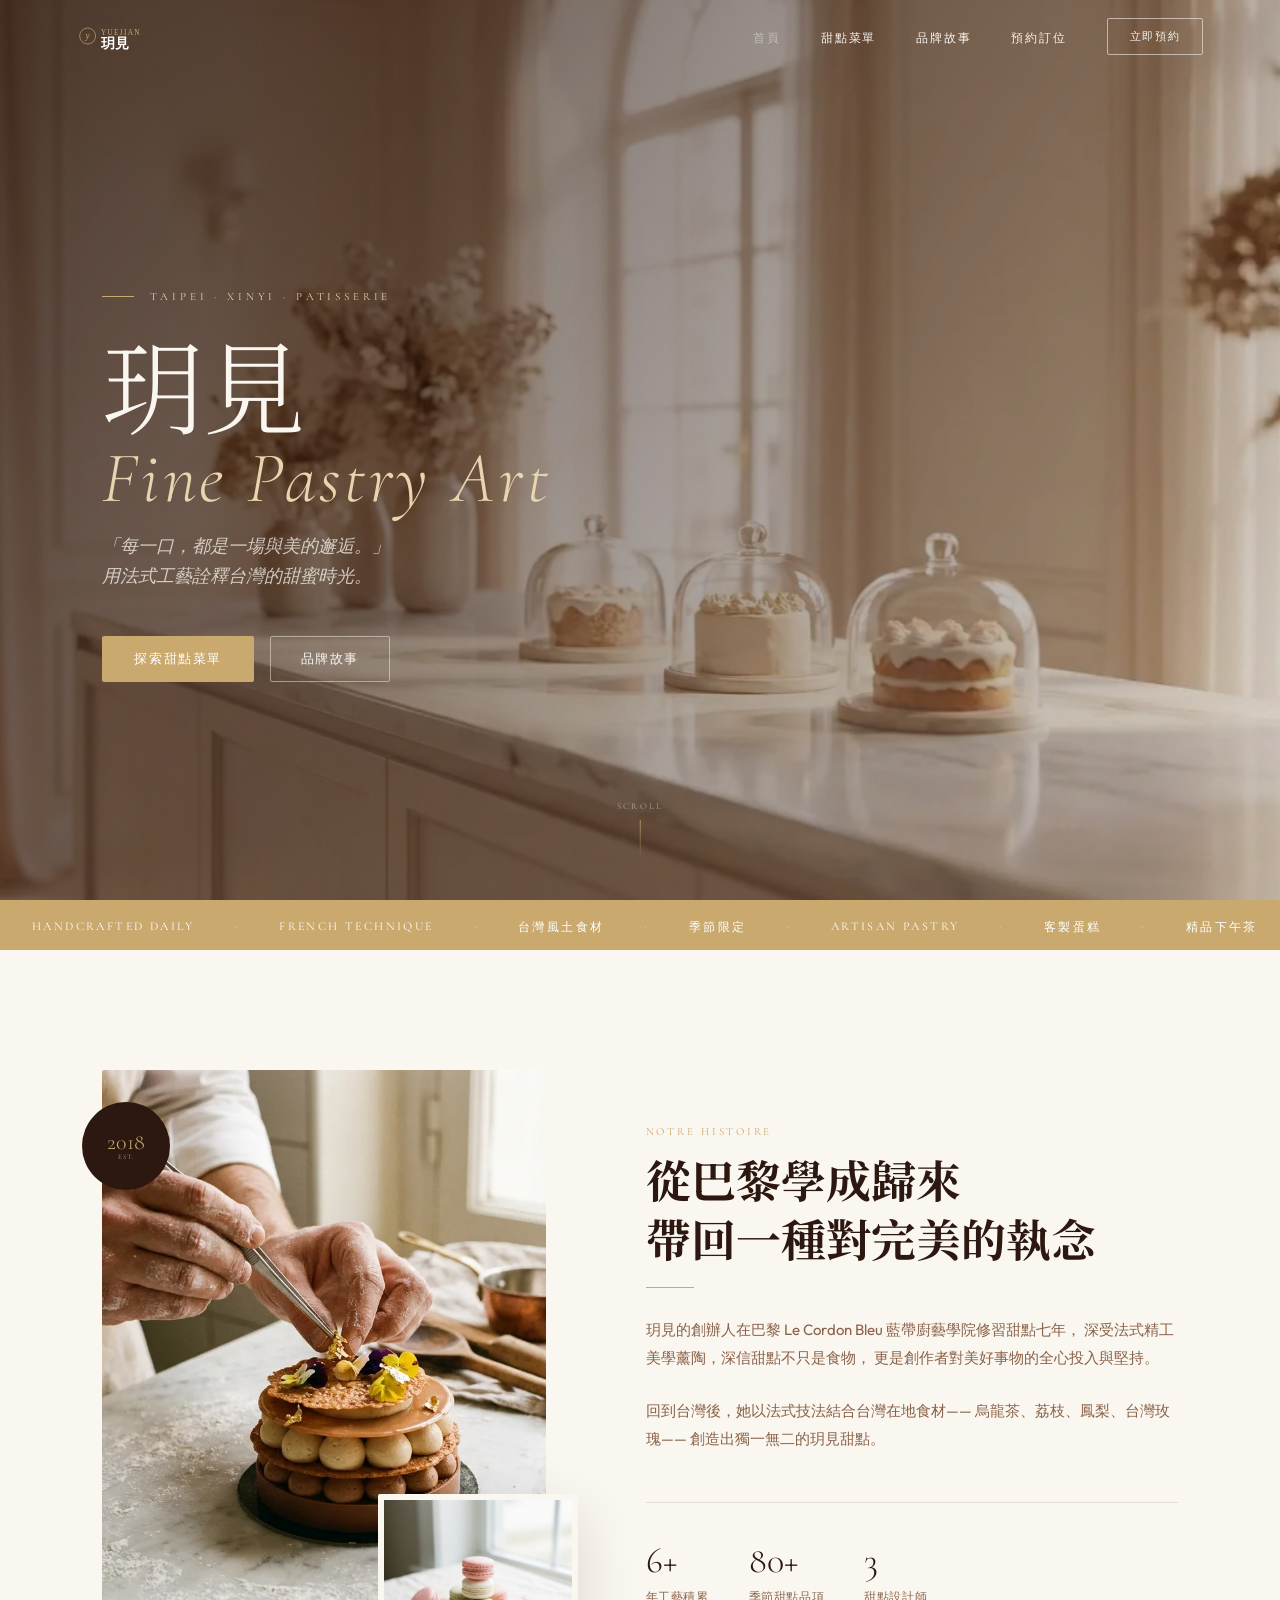
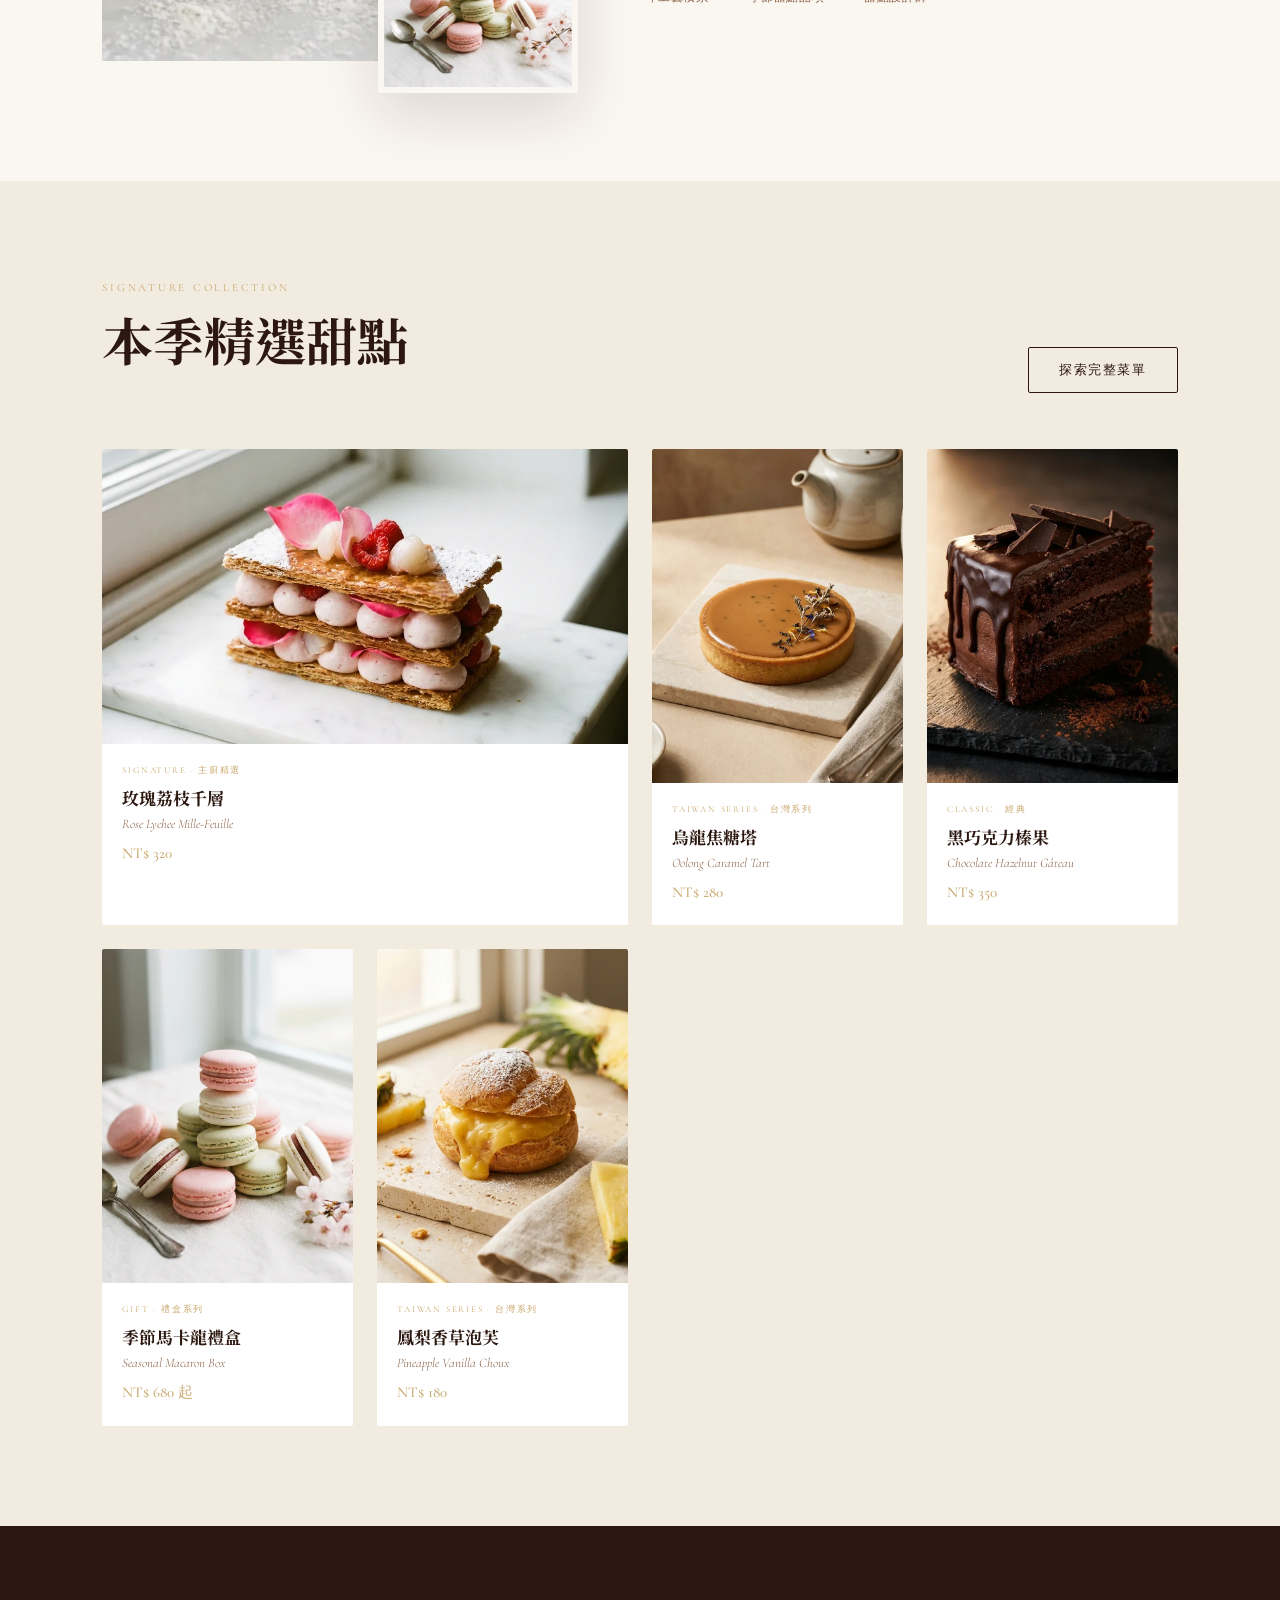
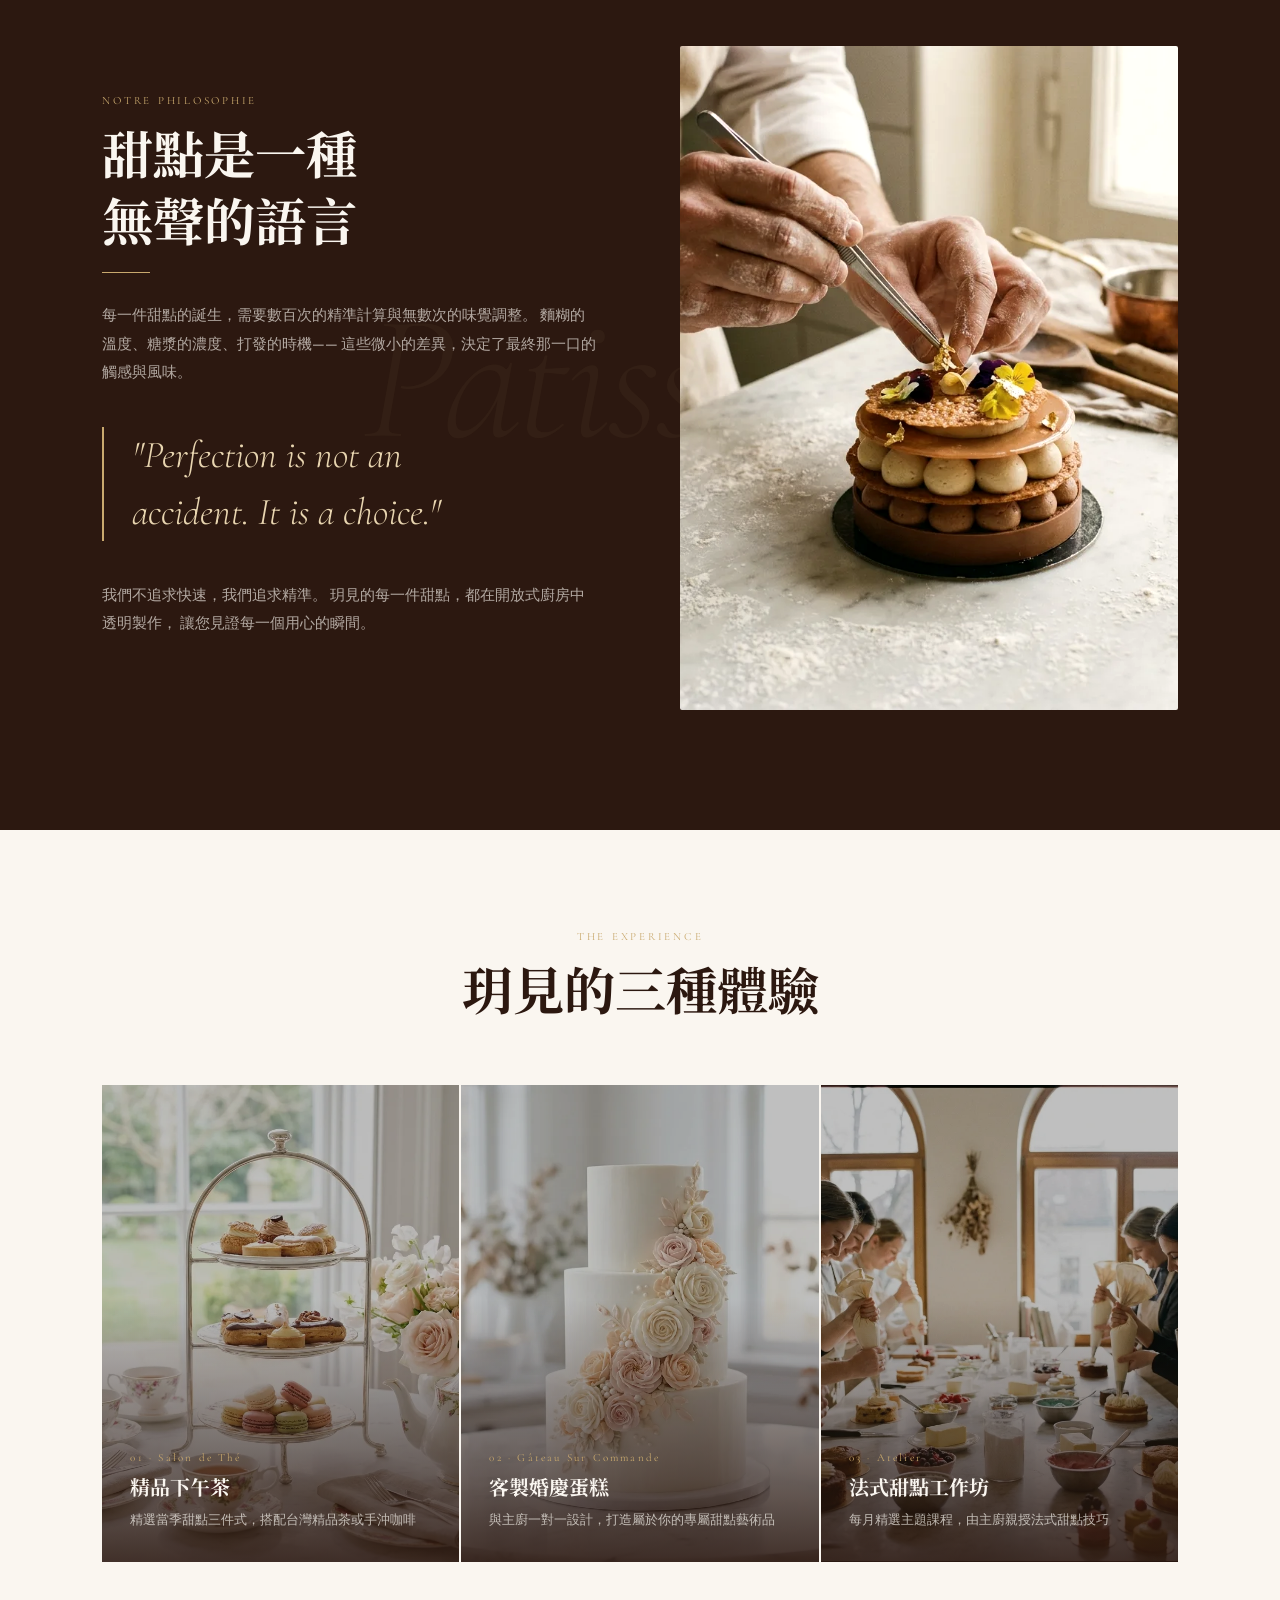
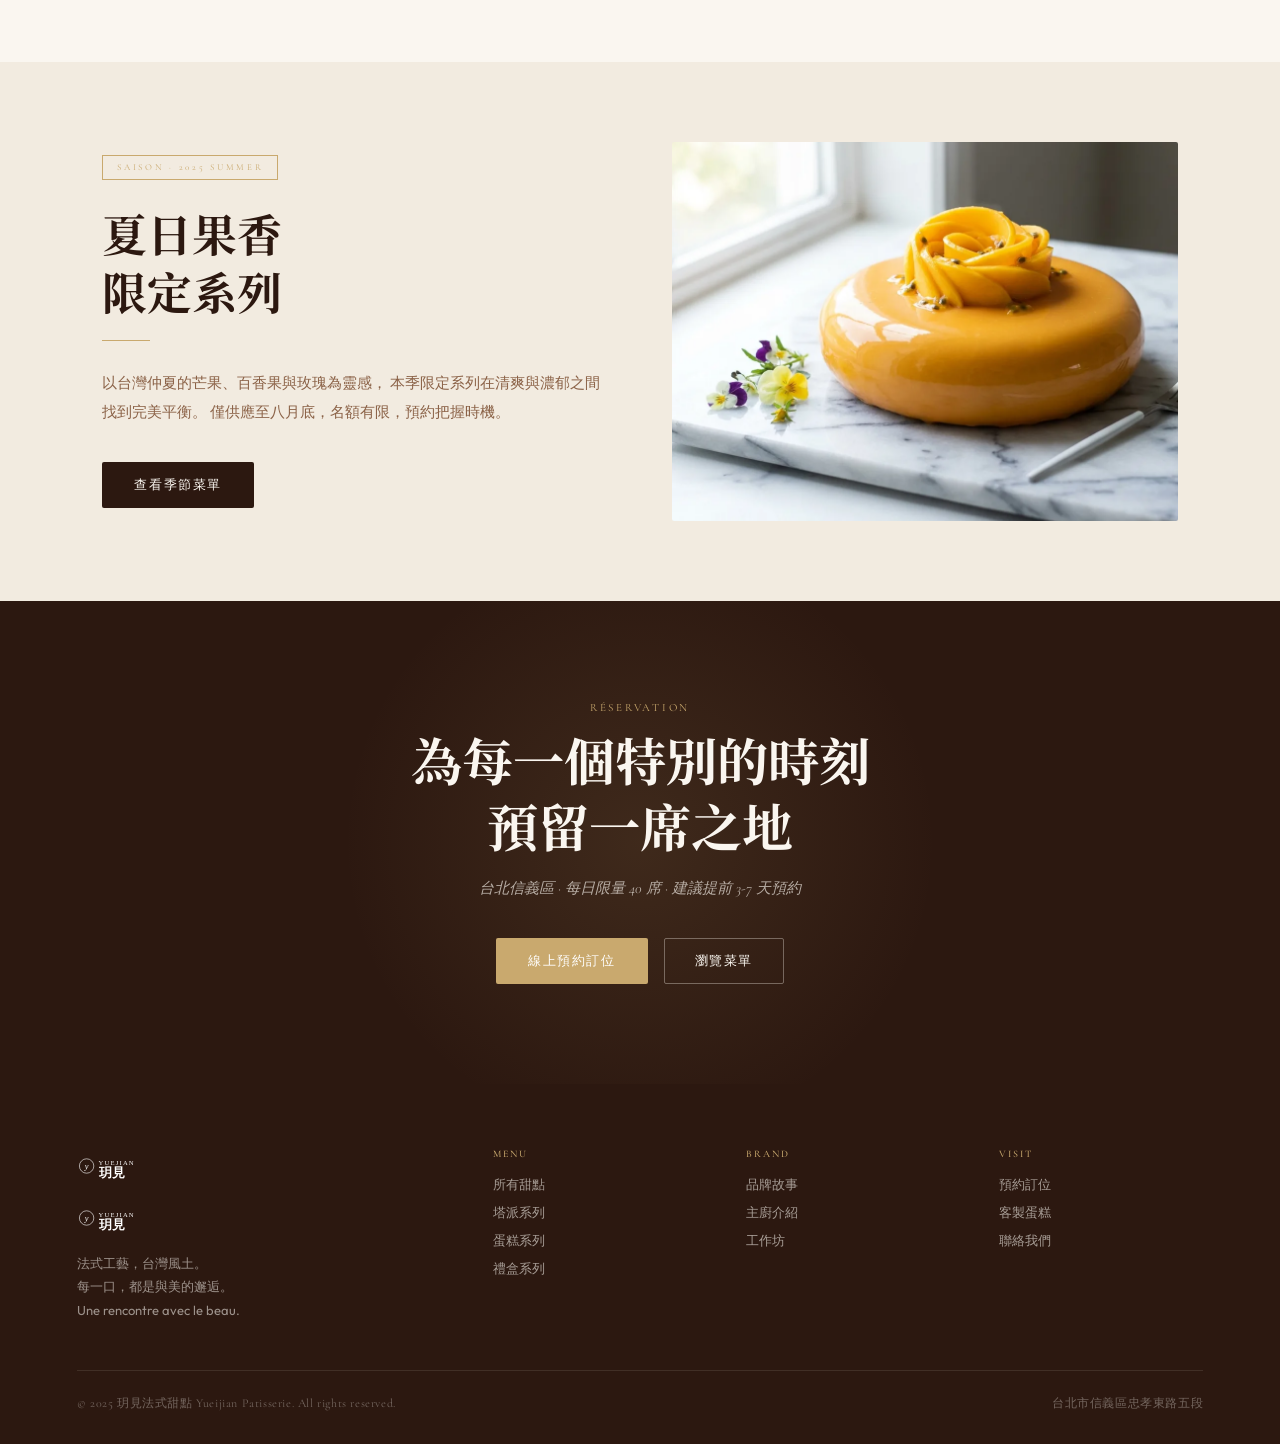
==== commit b20267c4: "nav:滾動後切換為深色 logo,避免淺色背景看不見" ====
--- a/index.html
+++ b/index.html
@@ -532,7 +532,7 @@
 <nav class="site-nav" role="navigation">
   <div class="nav-inner">
     <a href="index.html" class="nav-logo">
-      <img src="logos/yueijian-logo-white.svg" alt="玥見法式甜點"/>
+      <img class="logo-light" src="logos/yueijian-logo-white.svg" alt="玥見法式甜點"/><img class="logo-dark" src="logos/yueijian-logo.svg" alt="玥見法式甜點"/>
     </a>
     <ul class="nav-links" role="list">
       <li><a href="index.html"   class="nav-link">首頁</a></li>
@@ -853,7 +853,7 @@
 <footer class="site-footer">
   <div class="footer-inner">
     <div class="footer-brand">
-      <img src="logos/yueijian-logo-white.svg" alt="玥見法式甜點"/>
+      <img class="logo-light" src="logos/yueijian-logo-white.svg" alt="玥見法式甜點"/><img class="logo-dark" src="logos/yueijian-logo.svg" alt="玥見法式甜點"/>
       <p>法式工藝，台灣風土。<br/>每一口，都是與美的邂逅。<br/>Une rencontre avec le beau.</p>
     </div>
     <div class="footer-col">
--- a/css/design.css
+++ b/css/design.css
@@ -145,6 +145,9 @@
   justify-content: space-between;
 }
 .nav-logo img { height: 40px; width: auto; }
+.nav-logo .logo-dark { display: none; }
+.site-nav.scrolled .nav-logo .logo-light { display: none; }
+.site-nav.scrolled .nav-logo .logo-dark { display: inline-block; }
 .nav-links {
   display: flex;
   list-style: none;
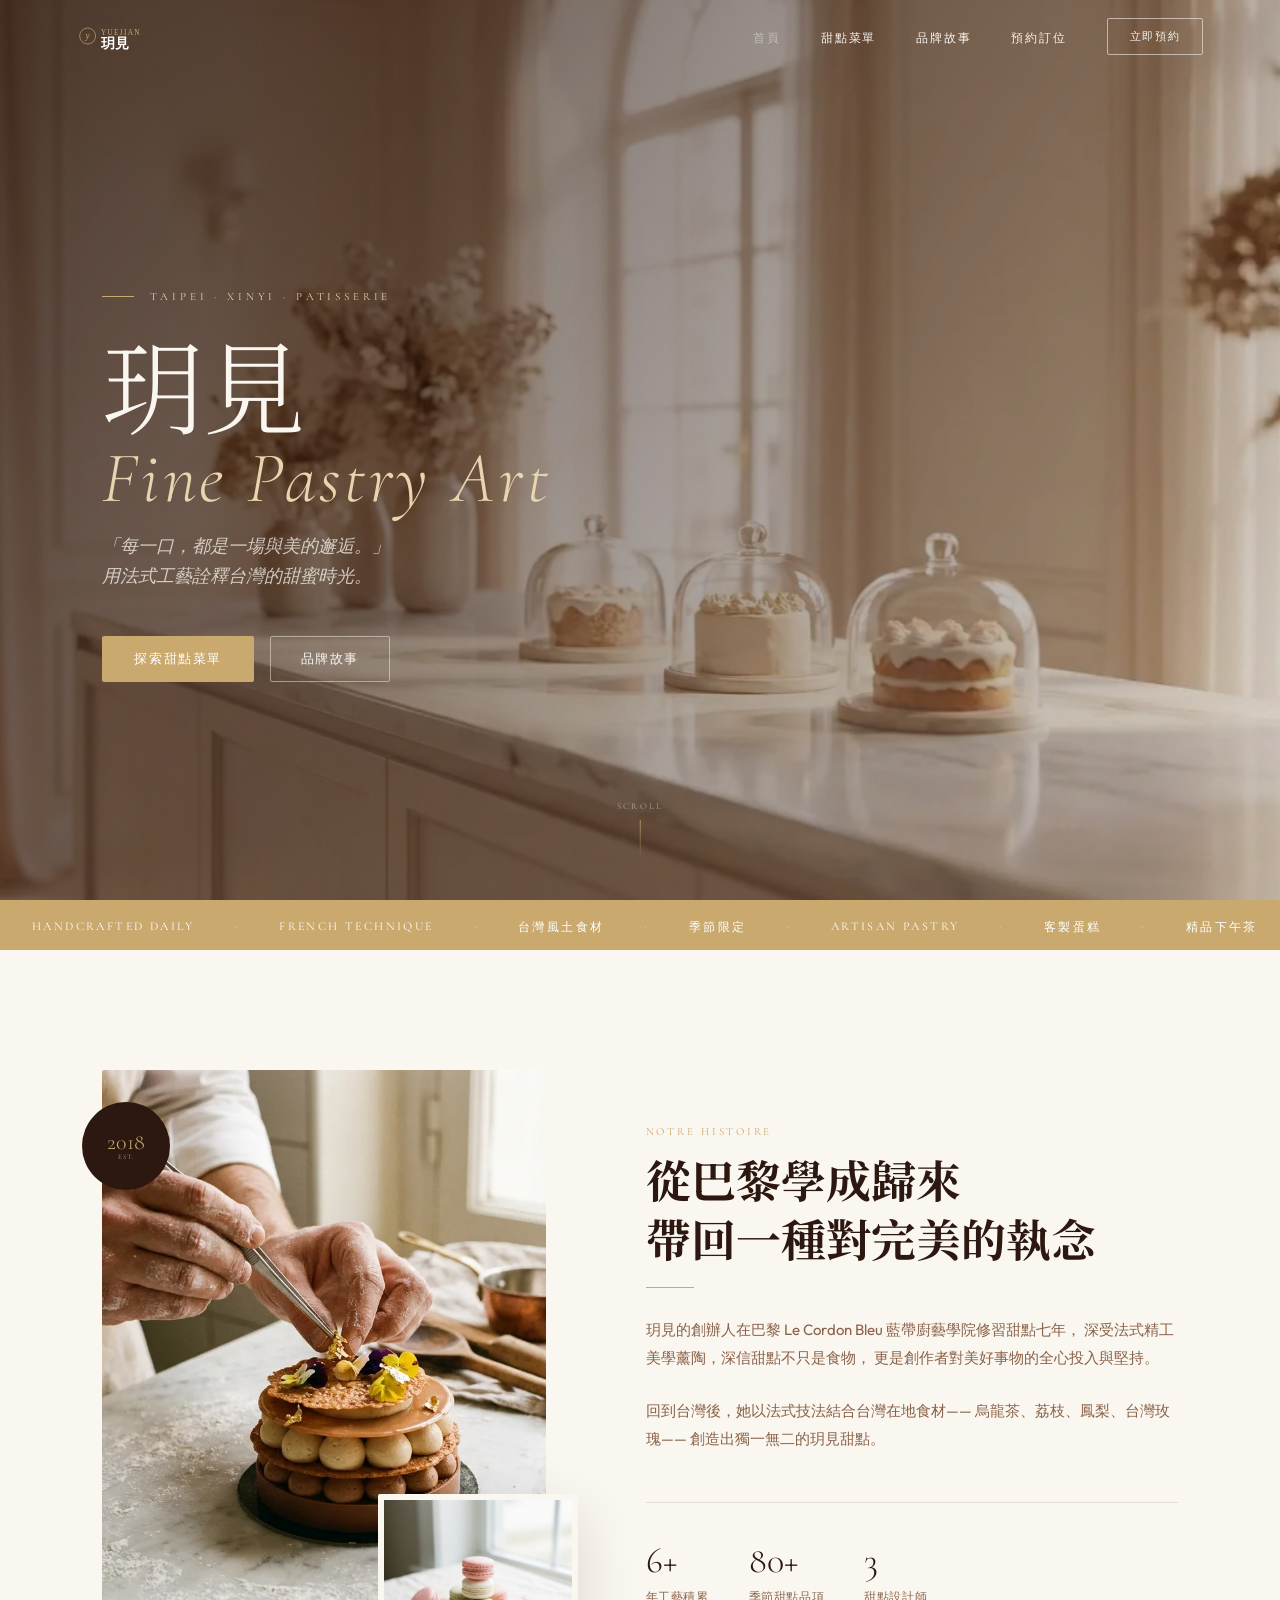
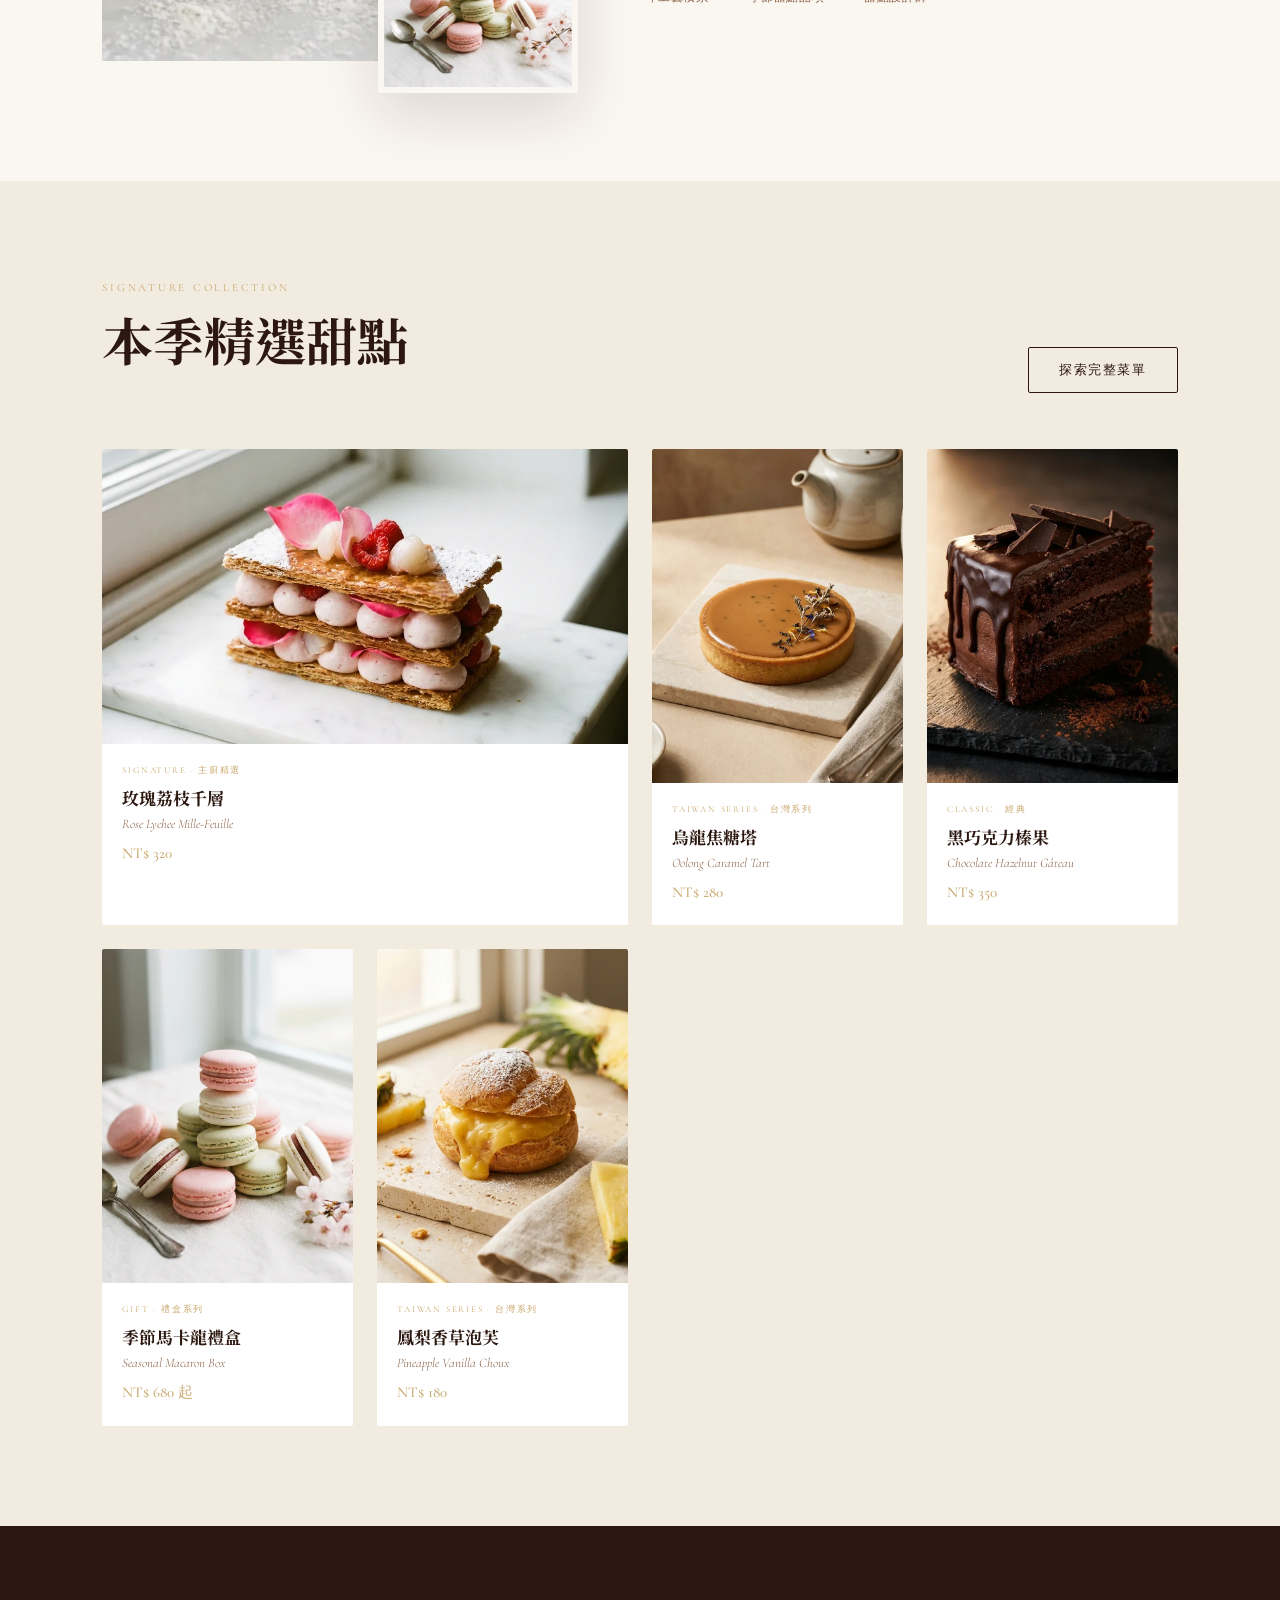
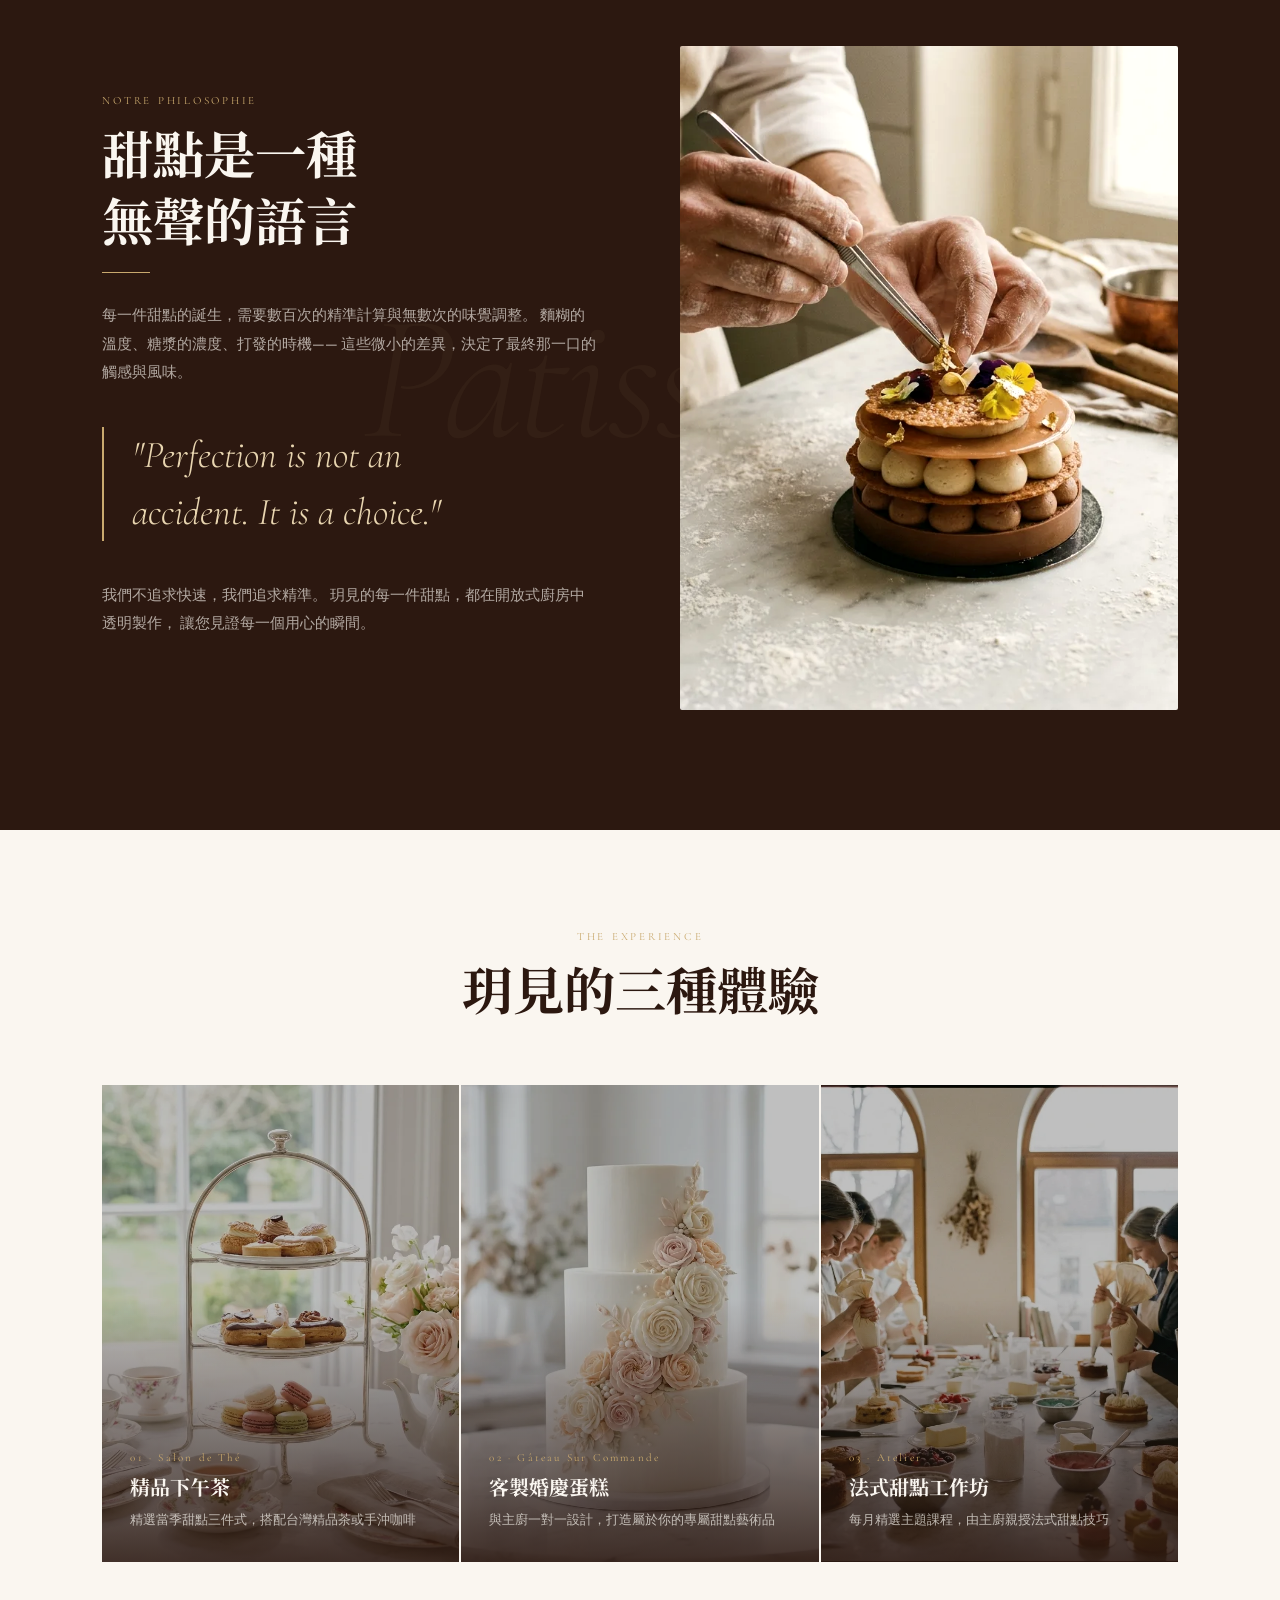
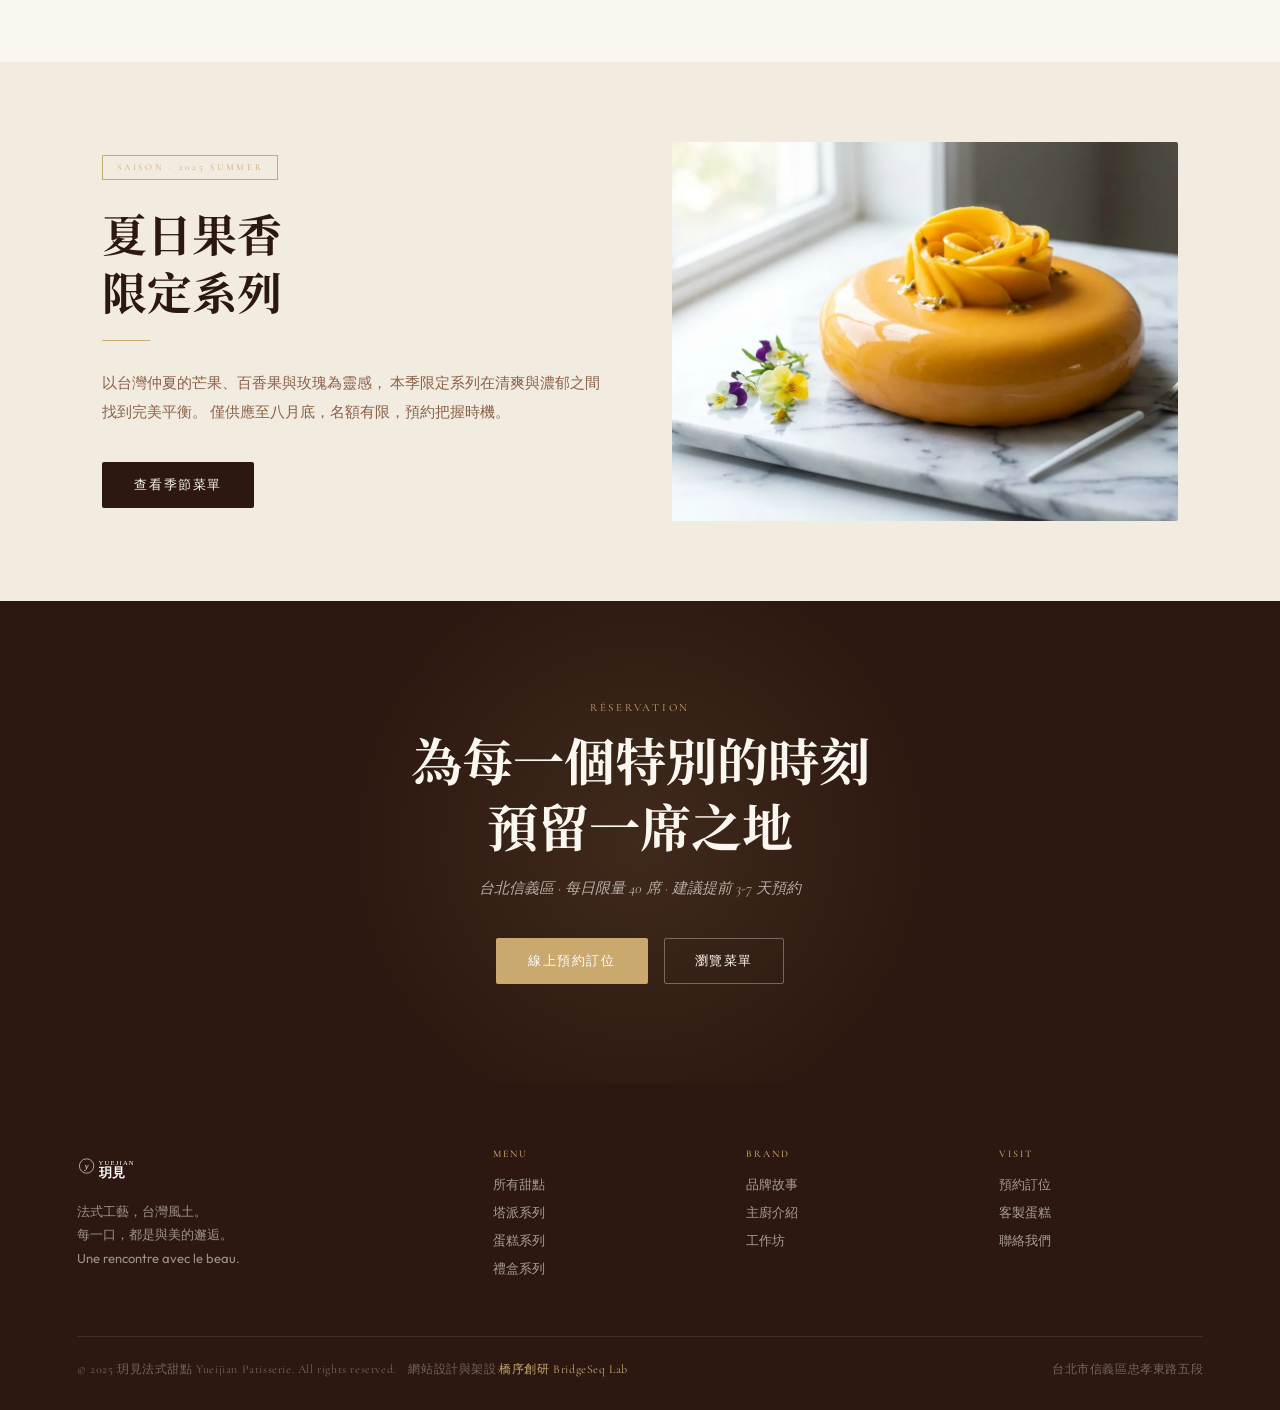
==== commit 904ddfcb: "footer:移除重複 logo、加上橋序創研製作宣告與連結" ====
--- a/index.html
+++ b/index.html
@@ -853,7 +853,7 @@
 <footer class="site-footer">
   <div class="footer-inner">
     <div class="footer-brand">
-      <img class="logo-light" src="logos/yueijian-logo-white.svg" alt="玥見法式甜點"/><img class="logo-dark" src="logos/yueijian-logo.svg" alt="玥見法式甜點"/>
+      <img src="logos/yueijian-logo-white.svg" alt="玥見法式甜點"/>
       <p>法式工藝，台灣風土。<br/>每一口，都是與美的邂逅。<br/>Une rencontre avec le beau.</p>
     </div>
     <div class="footer-col">
@@ -877,7 +877,7 @@
     </div>
   </div>
   <div class="footer-bottom">
-    <span>© 2025 玥見法式甜點 Yueijian Patisserie. All rights reserved.</span>
+    <span>© 2025 玥見法式甜點 Yueijian Patisserie. All rights reserved.　網站設計與架設:<a href="https://bridgeseqlab.com" target="_blank" rel="noopener" style="color:#C9A96E;">橋序創研 BridgeSeq Lab</a></span>
     <span>台北市信義區忠孝東路五段</span>
   </div>
 </footer>
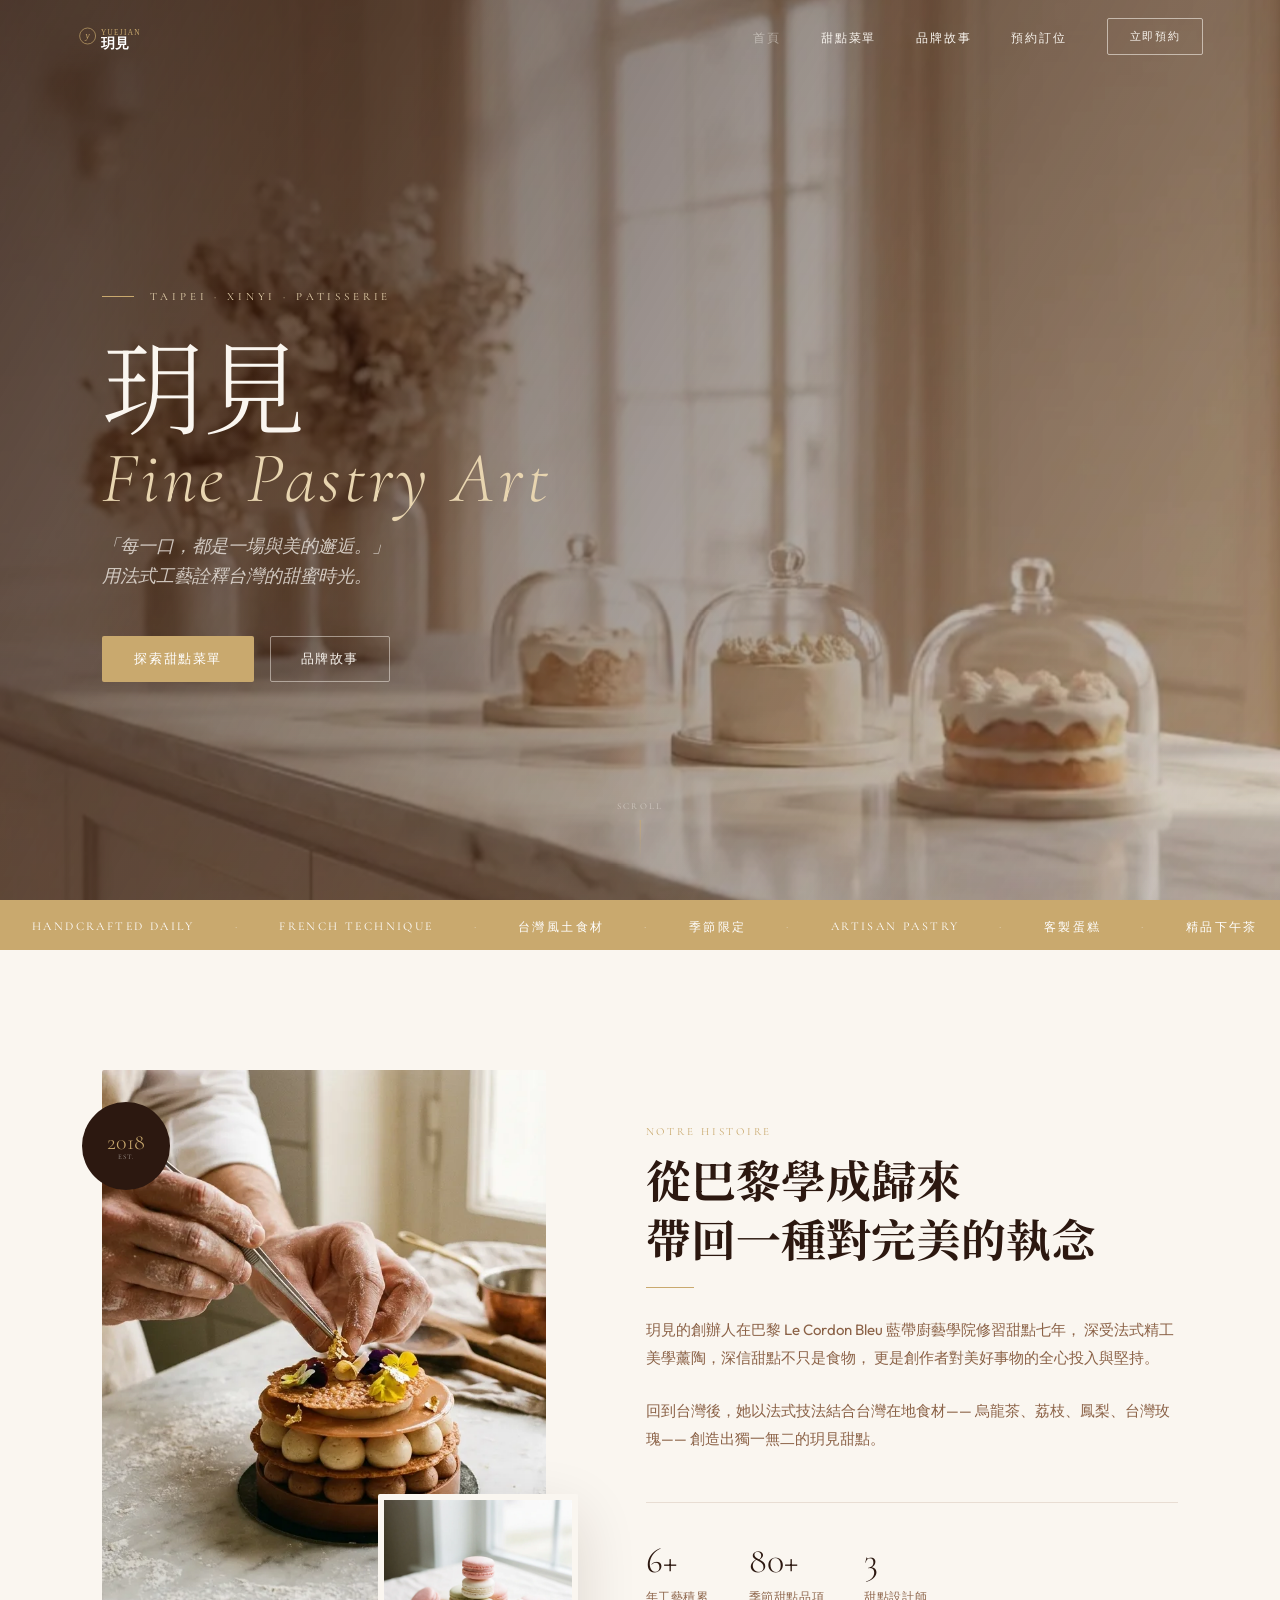
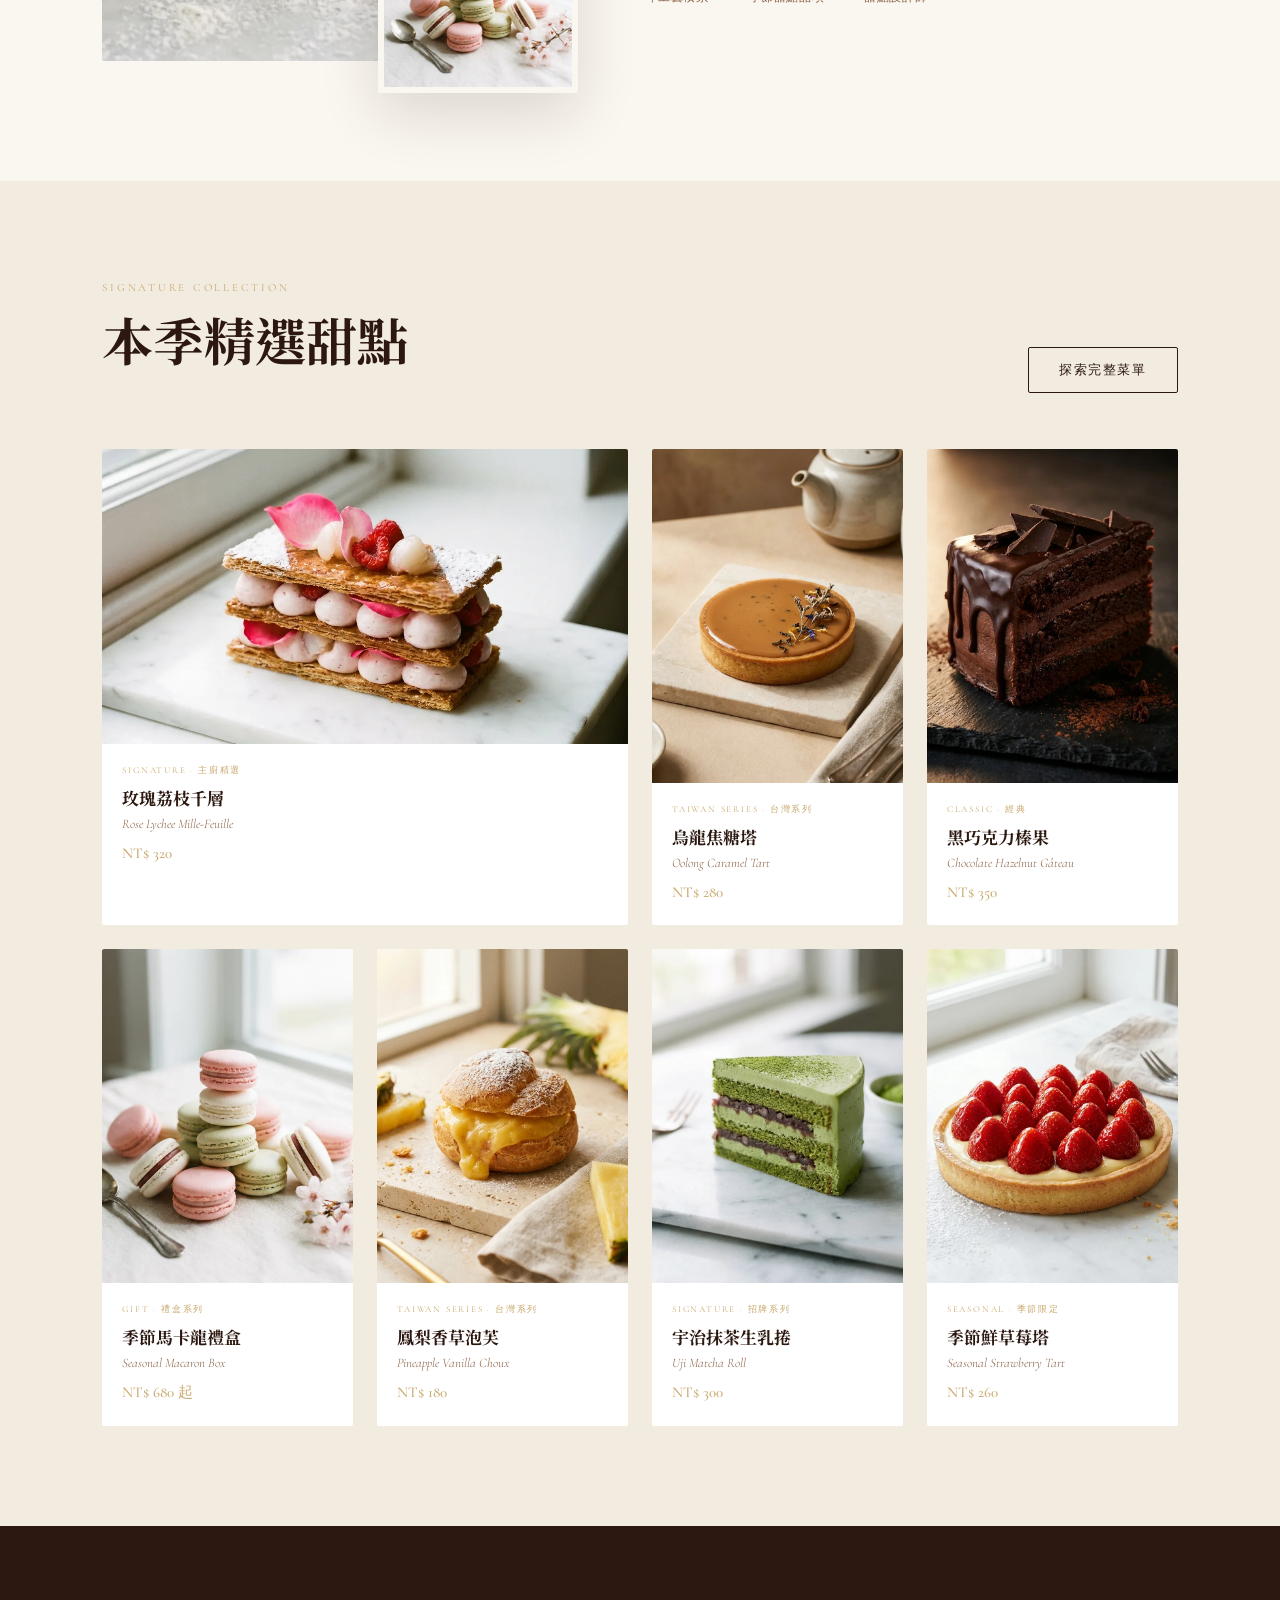
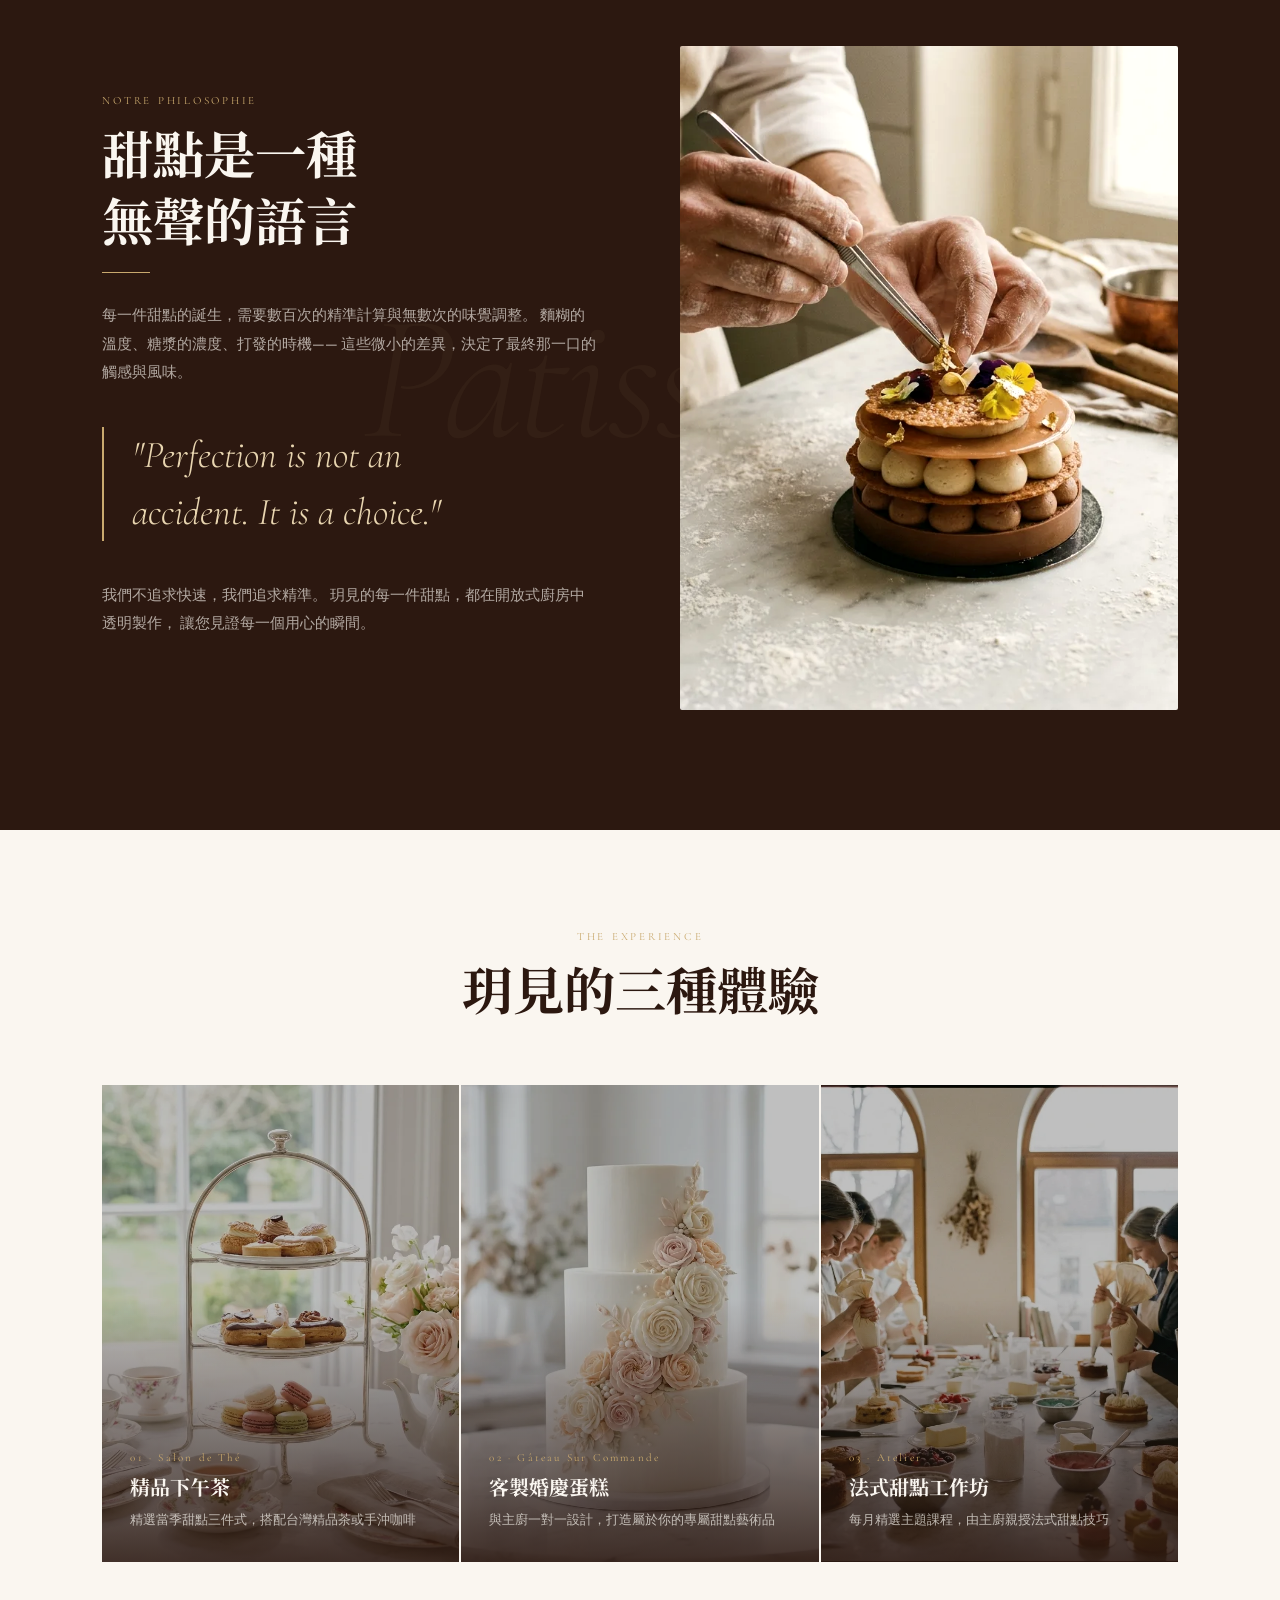
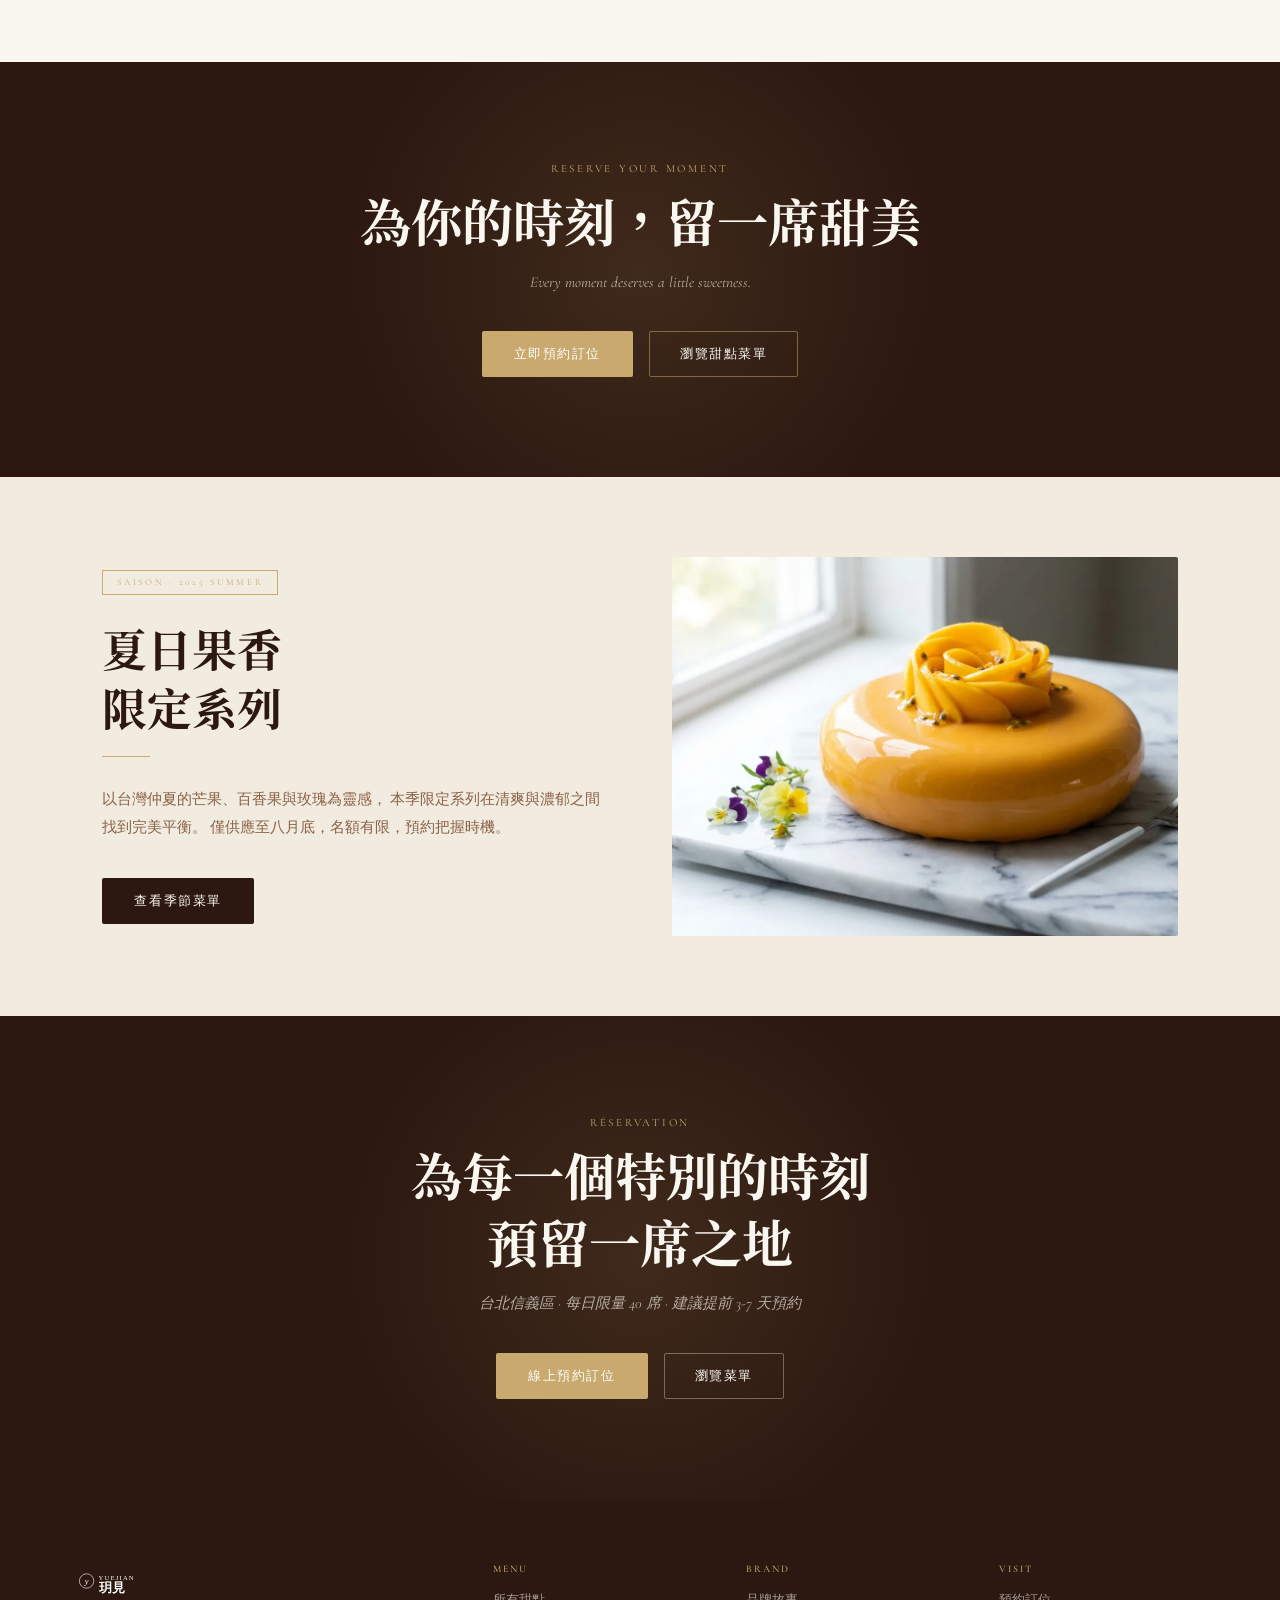
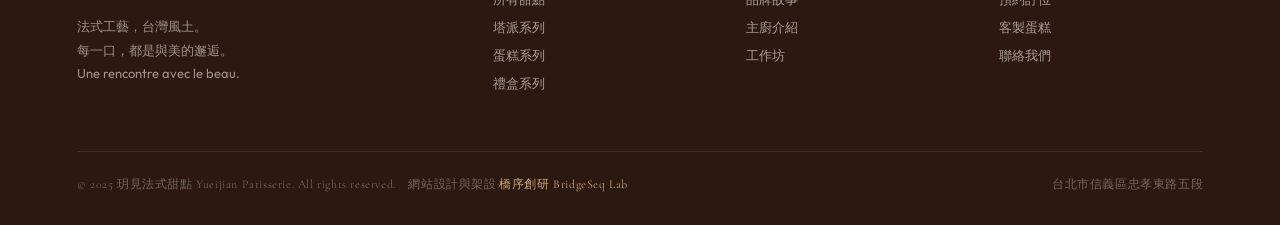
==== commit 905ab568: "fix: hero 頂部間距 + 精選甜點補齊 + 補上頁尾 CTA 1. hero-bg 改 top:-15%/height:130%,捲動視差不再露出頂部空白 2. 本季精選甜點補 2 張(抹茶生" ====
--- a/index.html
+++ b/index.html
@@ -22,7 +22,11 @@
     }
     .hero-bg {
       position: absolute;
-      inset: 0;
+      /* 上下各留 15% 緩衝(非 inset:0):捲動視差往下位移時頂部不會露出空白 */
+      left: 0;
+      right: 0;
+      top: -15%;
+      height: 130%;
       background-image: url('images/hero-bg.webp');
       background-size: cover;
       background-position: center 30%;
@@ -728,6 +732,36 @@
           <p class="sweet-name">鳳梨香草泡芙</p>
           <p class="sweet-name-en">Pineapple Vanilla Choux</p>
           <p class="sweet-price">NT$ 180</p>
+        </div>
+      </div>
+      <div class="sweet-card reveal reveal-delay-1">
+        <div class="sweet-img">
+          <img
+            src="images/matcha-cake.webp"
+            alt="宇治抹茶蛋糕"
+            loading="lazy"
+          />
+        </div>
+        <div class="sweet-info">
+          <span class="sweet-tag">Signature · 招牌系列</span>
+          <p class="sweet-name">宇治抹茶生乳捲</p>
+          <p class="sweet-name-en">Uji Matcha Roll</p>
+          <p class="sweet-price">NT$ 300</p>
+        </div>
+      </div>
+      <div class="sweet-card reveal reveal-delay-2">
+        <div class="sweet-img">
+          <img
+            src="images/strawberry-tart.webp"
+            alt="季節草莓塔"
+            loading="lazy"
+          />
+        </div>
+        <div class="sweet-info">
+          <span class="sweet-tag">Seasonal · 季節限定</span>
+          <p class="sweet-name">季節鮮草莓塔</p>
+          <p class="sweet-name-en">Seasonal Strawberry Tart</p>
+          <p class="sweet-price">NT$ 260</p>
         </div>
       </div>
     </div>
@@ -813,6 +847,17 @@
   </div>
 </section>
 
+<!-- ── CTA ── -->
+<section id="cta">
+  <p class="section-label reveal">Reserve Your Moment</p>
+  <h2 class="section-title reveal reveal-delay-1">為你的時刻，留一席甜美</h2>
+  <p class="cta-sub reveal reveal-delay-1">Every moment deserves a little sweetness.</p>
+  <div class="cta-actions reveal reveal-delay-2">
+    <a href="reserve.html" class="btn-gold">立即預約訂位</a>
+    <a href="menu.html" class="btn-outline" style="border-color:rgba(201,169,110,0.5);color:var(--c-cream)">瀏覽甜點菜單</a>
+  </div>
+</section>
+
 <!-- ── SEASONAL ── -->
 <section id="seasonal">
   <div class="seasonal-inner">
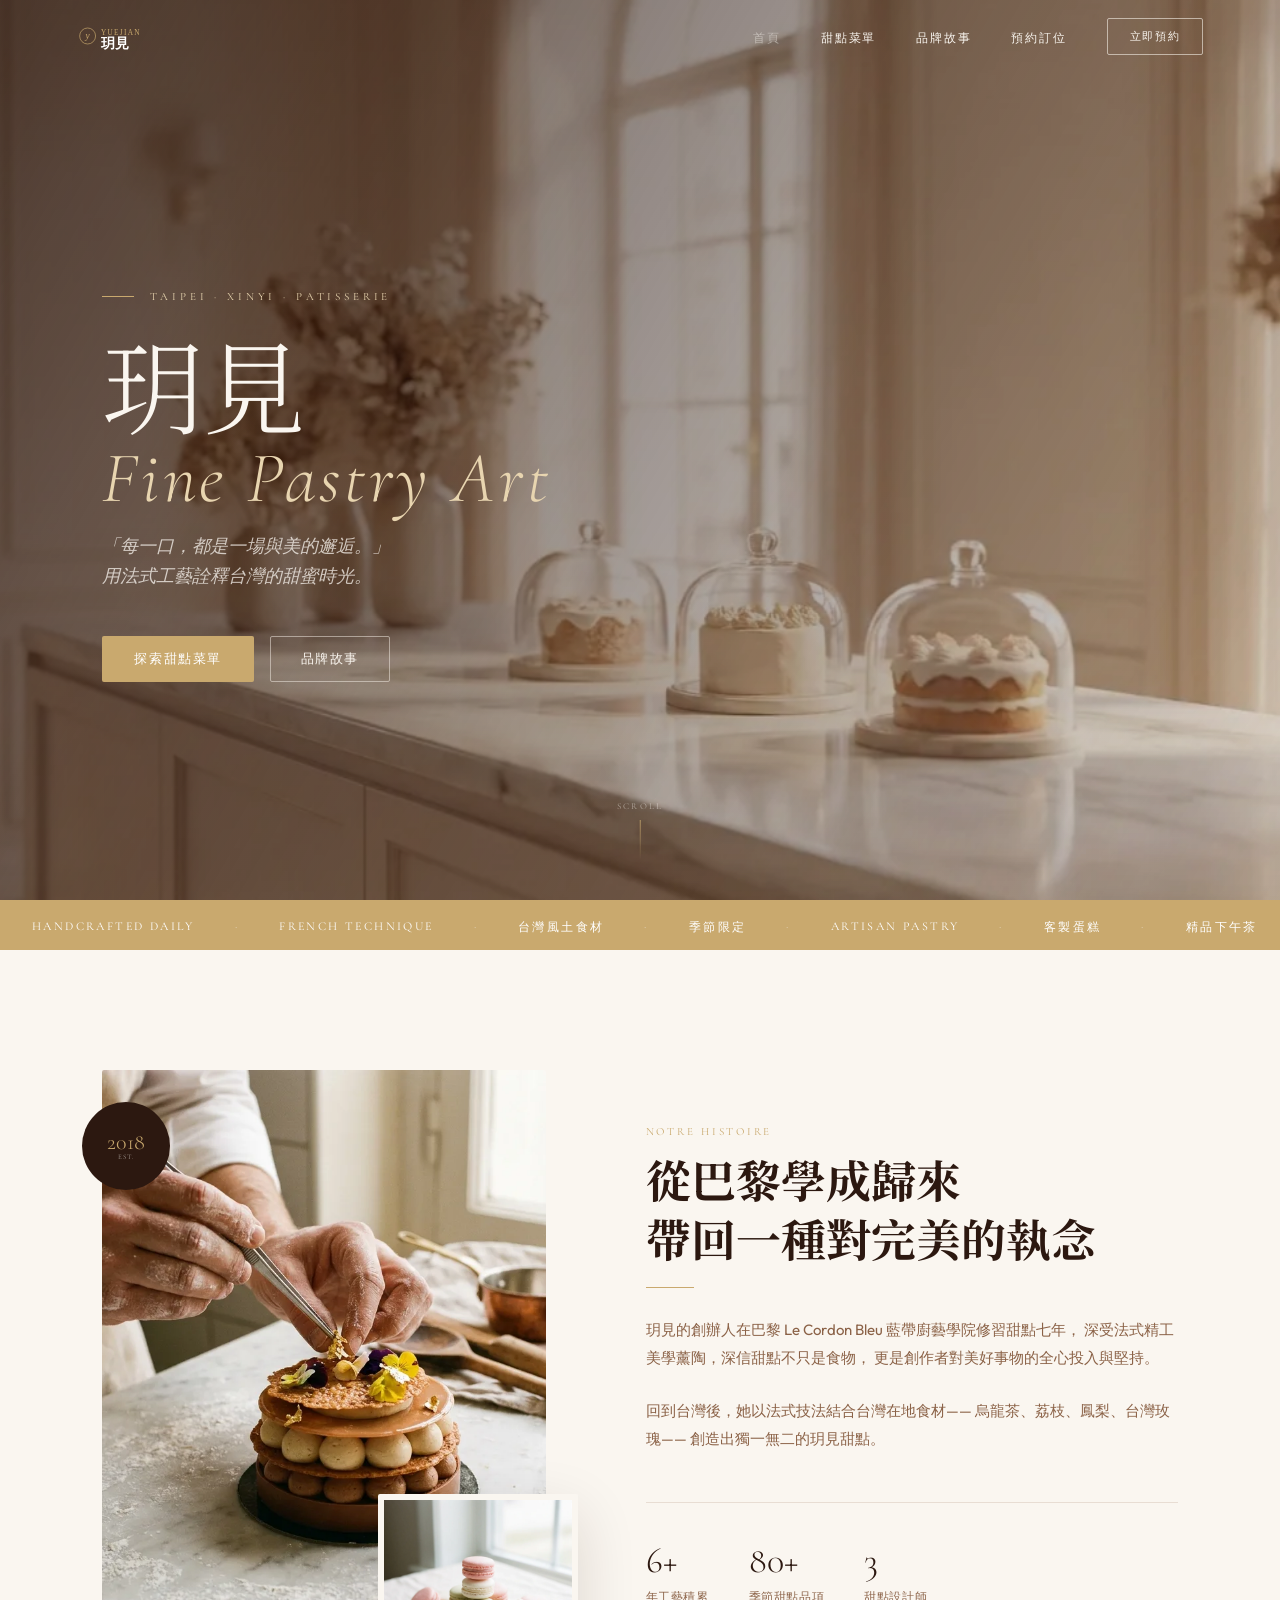
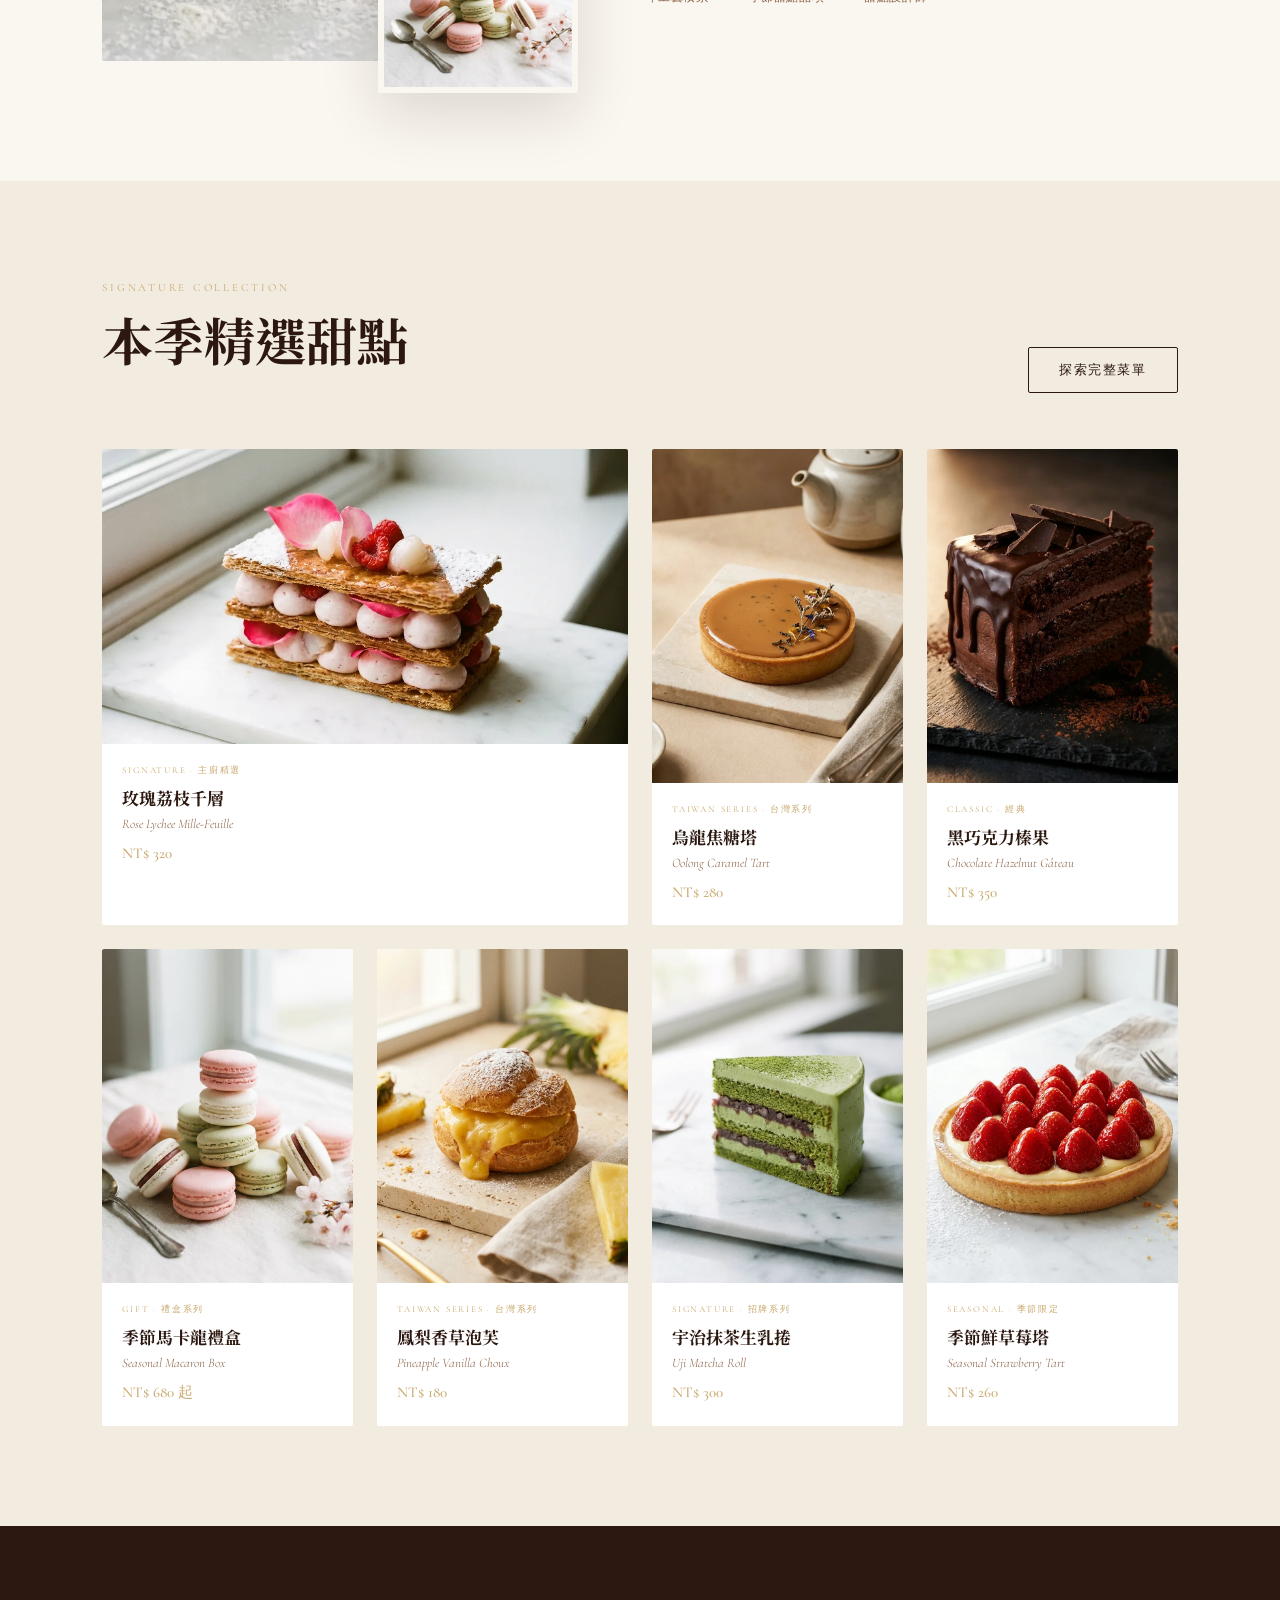
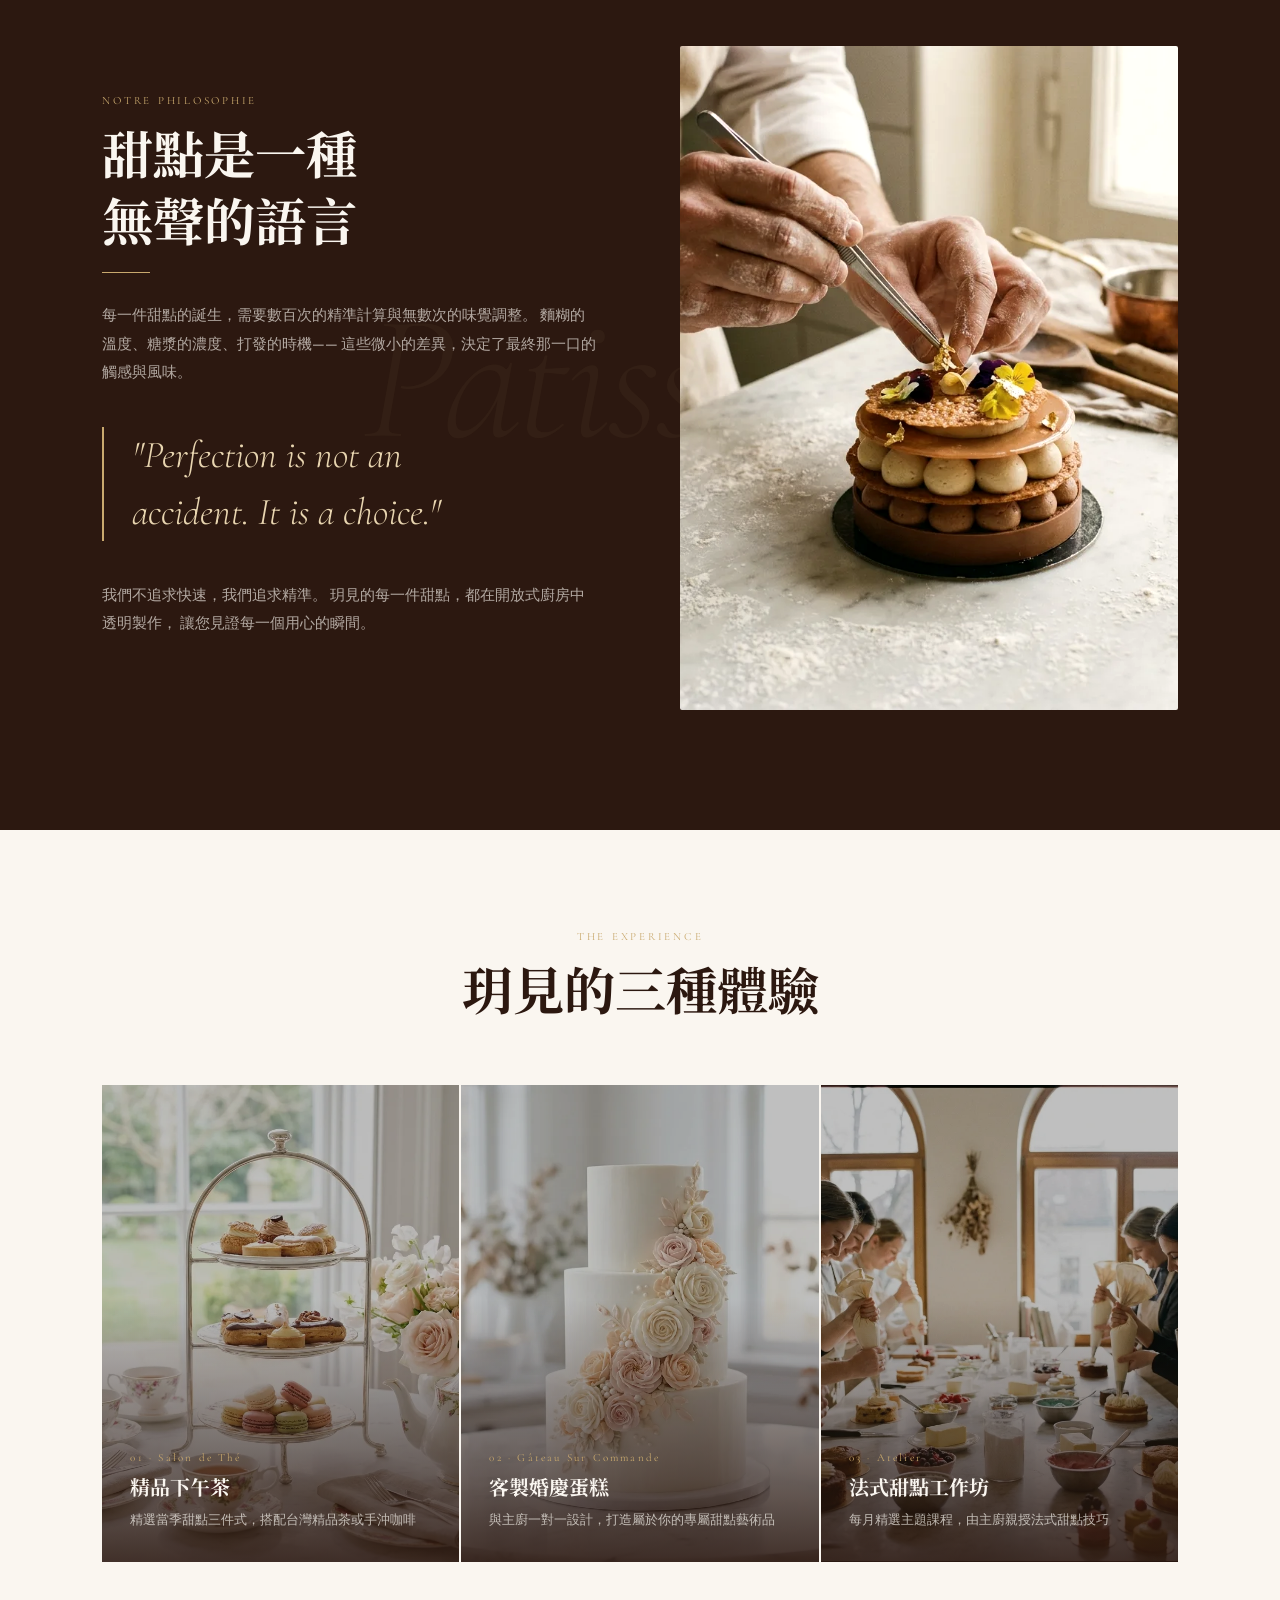
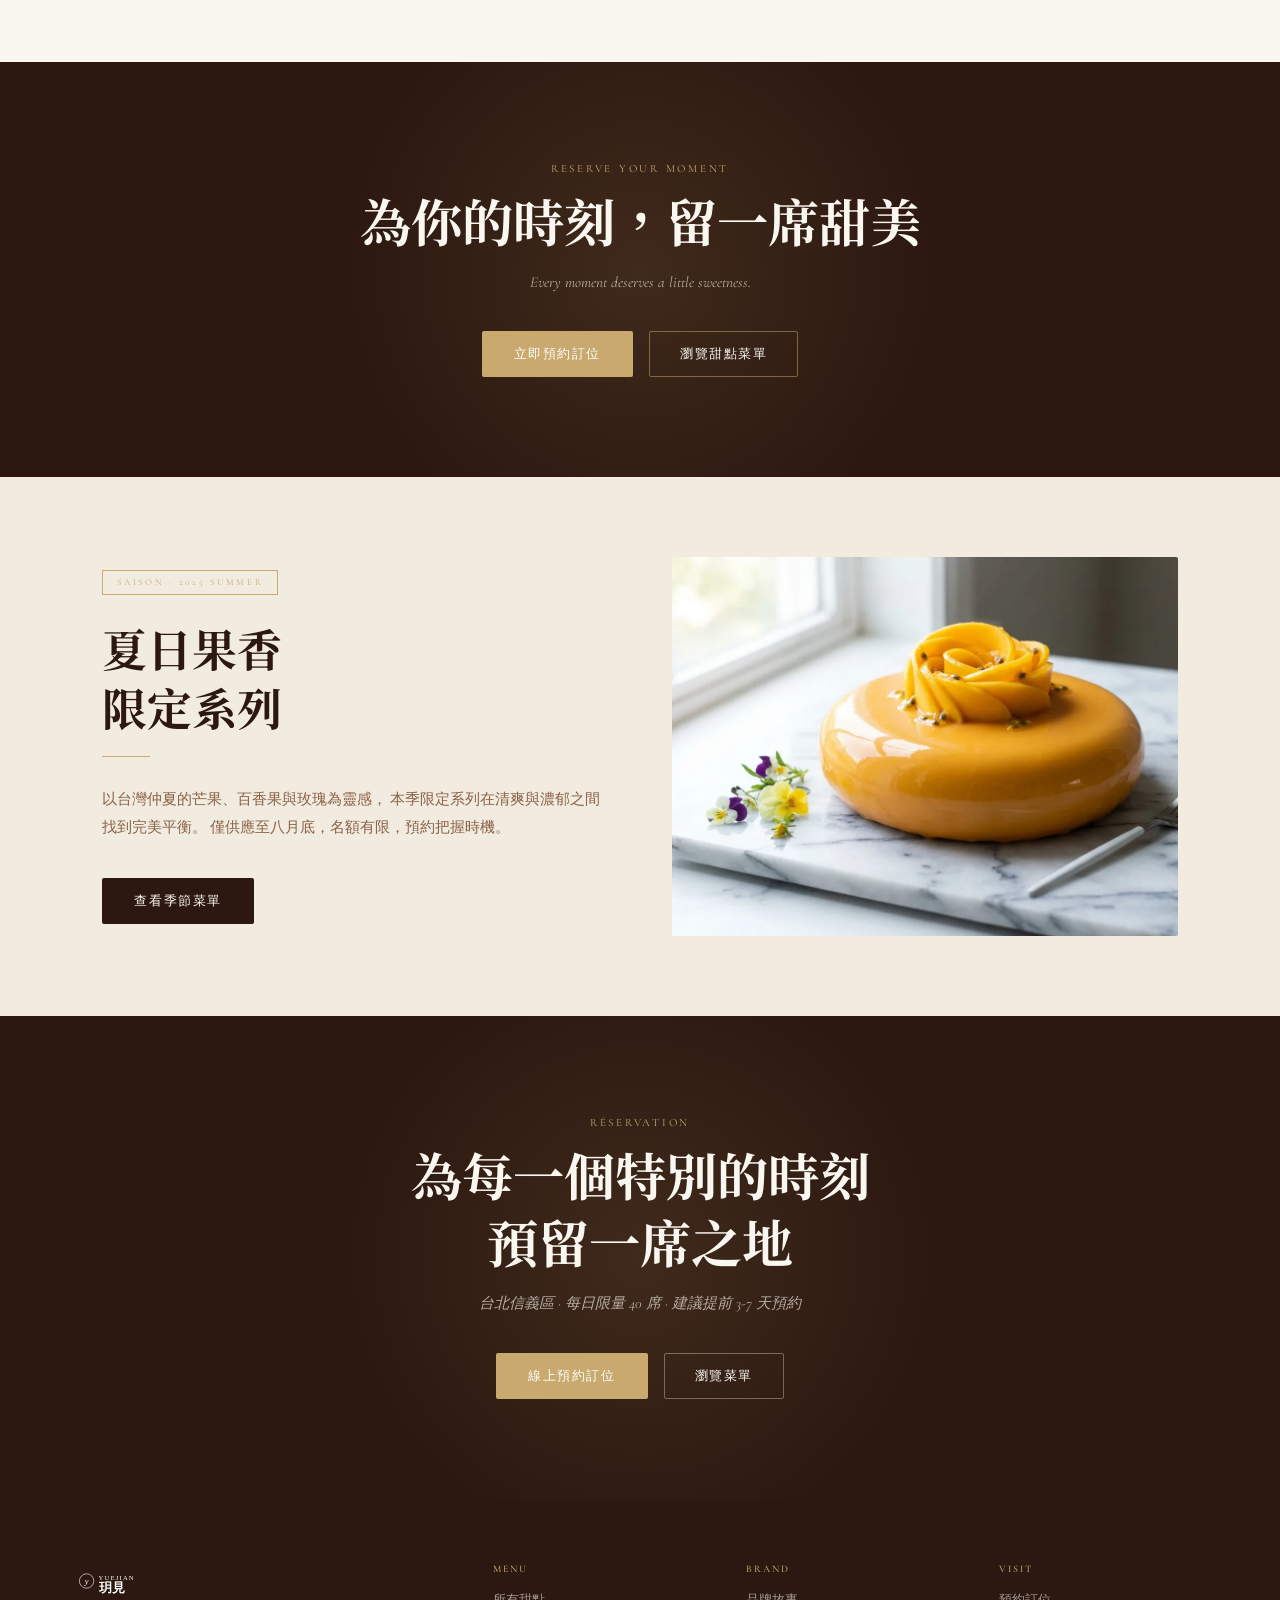
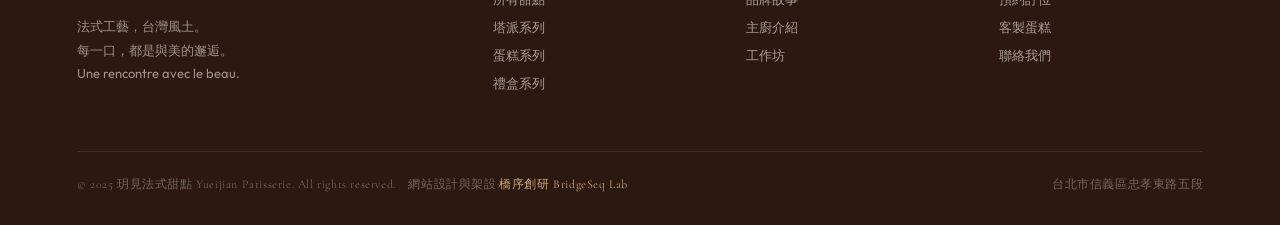
==== commit d94097d5: "fix: hero 背景圖頂部滿版(修正視差造成的斷層) 前次 top:-15% 在 scrollY=0 時頂部反而露出底色斷層。改回 inset:0 完整貼齊,視差改用 scale(1.12) 緩衝" ====
--- a/index.html
+++ b/index.html
@@ -22,11 +22,8 @@
     }
     .hero-bg {
       position: absolute;
-      /* 上下各留 15% 緩衝(非 inset:0):捲動視差往下位移時頂部不會露出空白 */
-      left: 0;
-      right: 0;
-      top: -15%;
-      height: 130%;
+      /* inset:0 完整貼齊 hero,scrollY=0 時頂部就滿版,無斷層 */
+      inset: 0;
       background-image: url('images/hero-bg.webp');
       background-size: cover;
       background-position: center 30%;
@@ -34,7 +31,7 @@
       transform: scale(1.08);
       transition: transform 8s ease-out;
     }
-    .hero-bg.loaded { transform: scale(1.03); }
+    .hero-bg.loaded { transform: scale(1.12); }
     .hero-overlay {
       position: absolute;
       inset: 0;
@@ -934,11 +931,13 @@
   document.getElementById('heroBg')?.classList.add('loaded');
 });
 
-// Parallax on scroll
+// Parallax on scroll —— scale 1.12 提供緩衝,位移範圍才不會露出頂部空白。
+// 僅在 hero 可視範圍(0~視窗高)內位移,離開後停住。
 const heroBg = document.getElementById('heroBg');
 if (heroBg) {
   window.addEventListener('scroll', () => {
-    heroBg.style.transform = `scale(1.03) translateY(${window.scrollY * 0.2}px)`;
+    const y = Math.min(window.scrollY, window.innerHeight);
+    heroBg.style.transform = `scale(1.12) translateY(${y * 0.12}px)`;
   }, { passive: true });
 }
 </script>
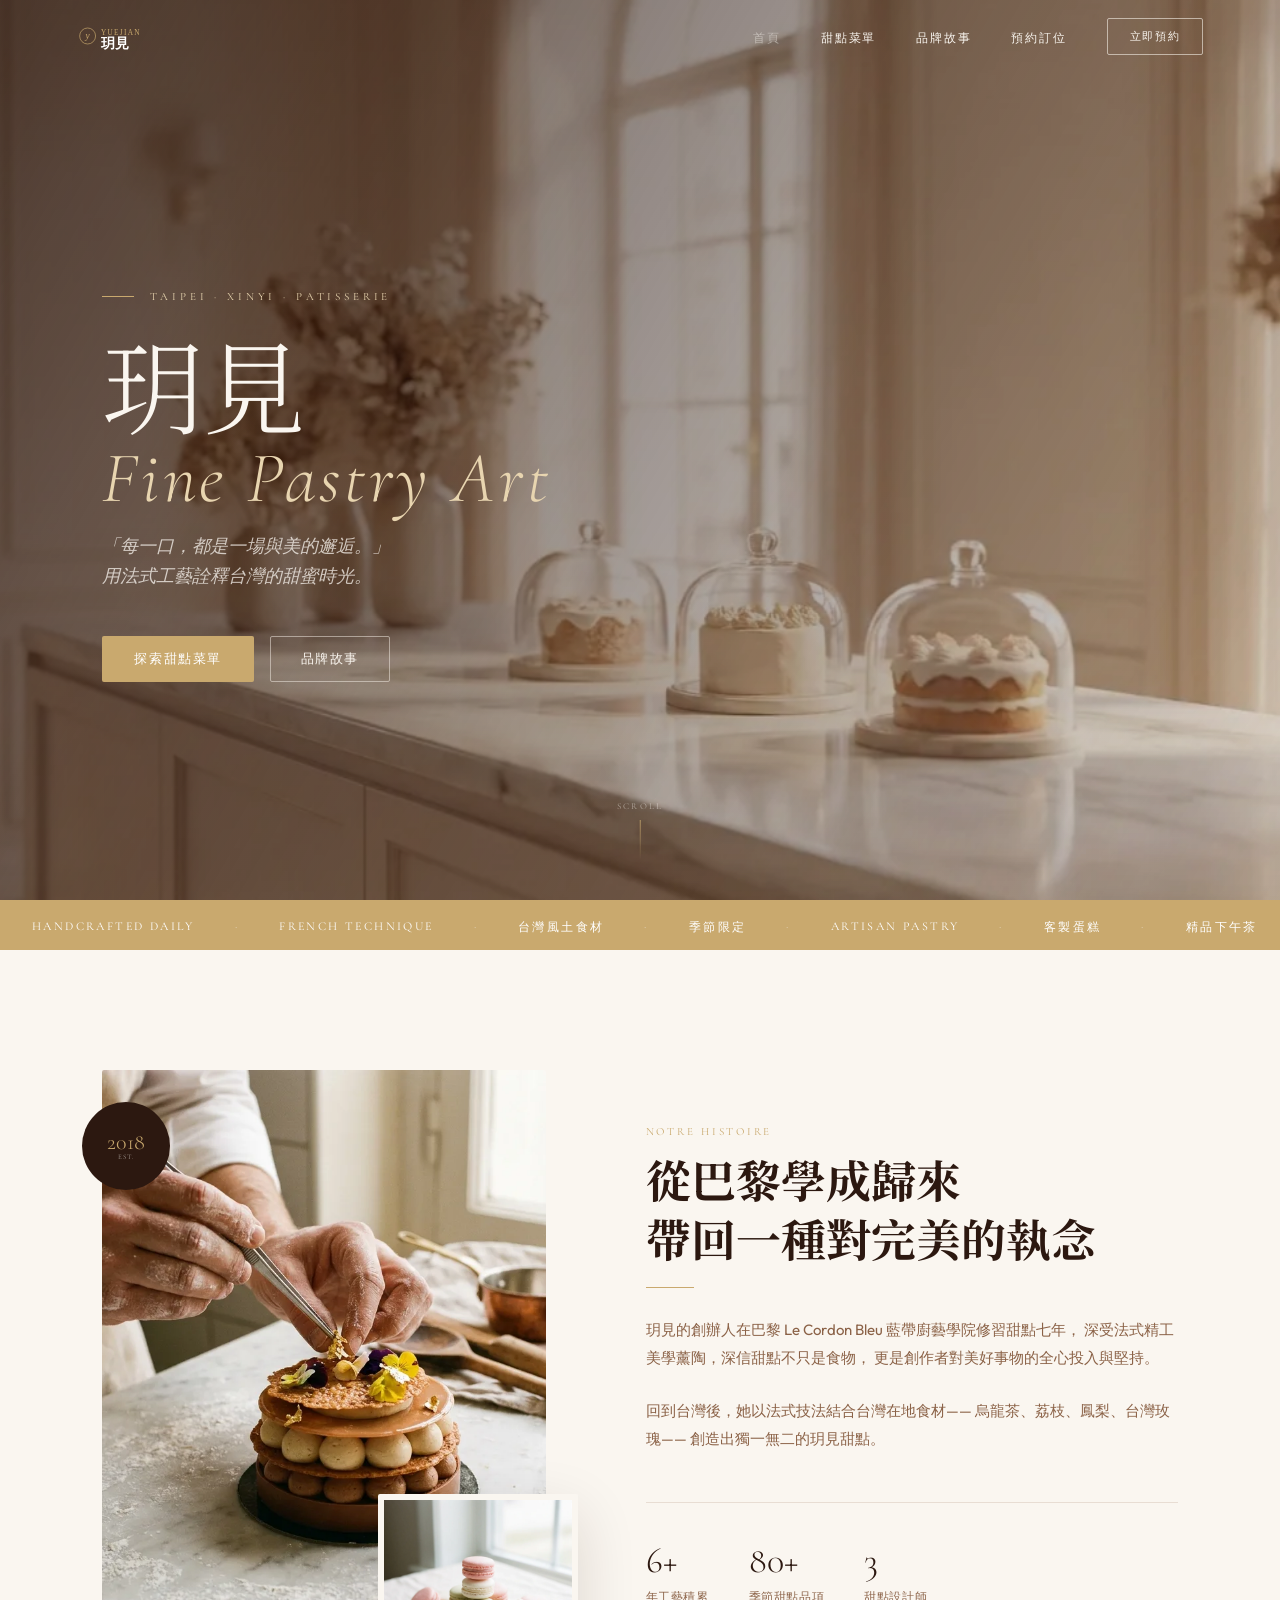
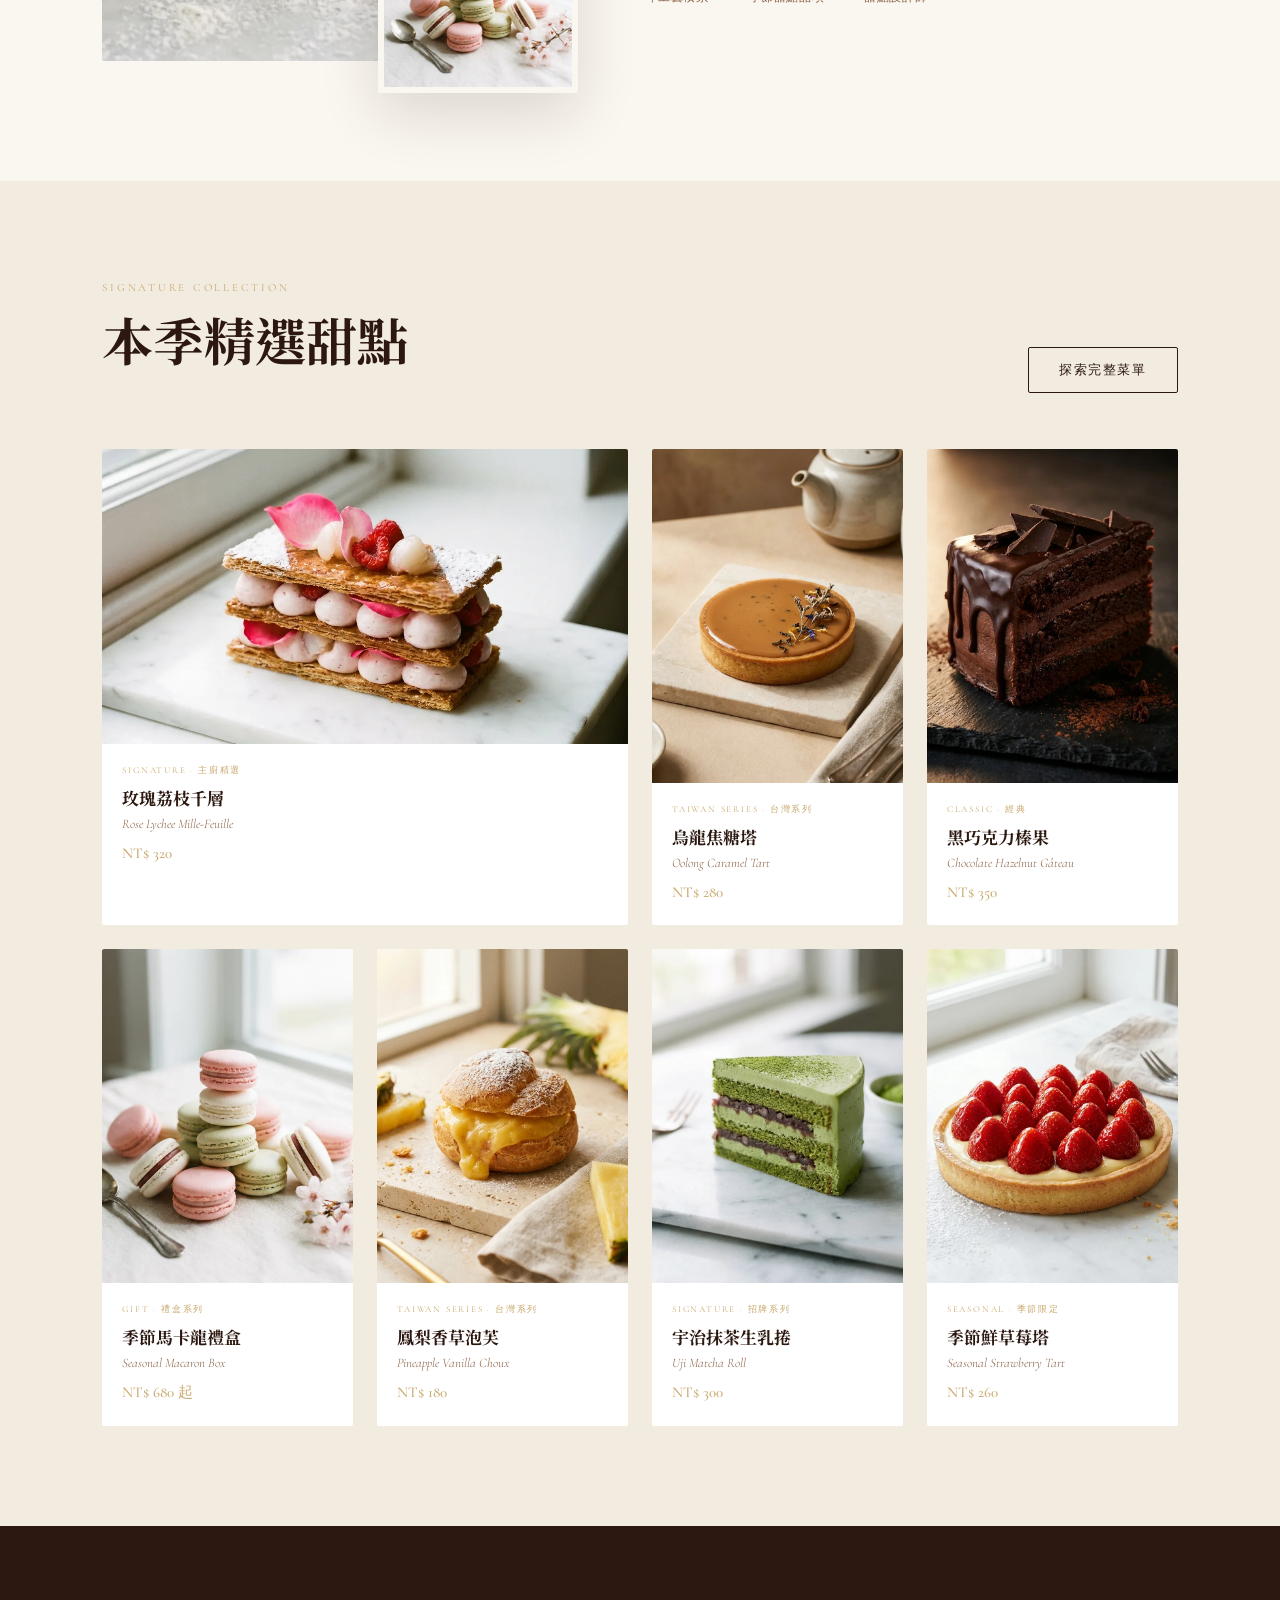
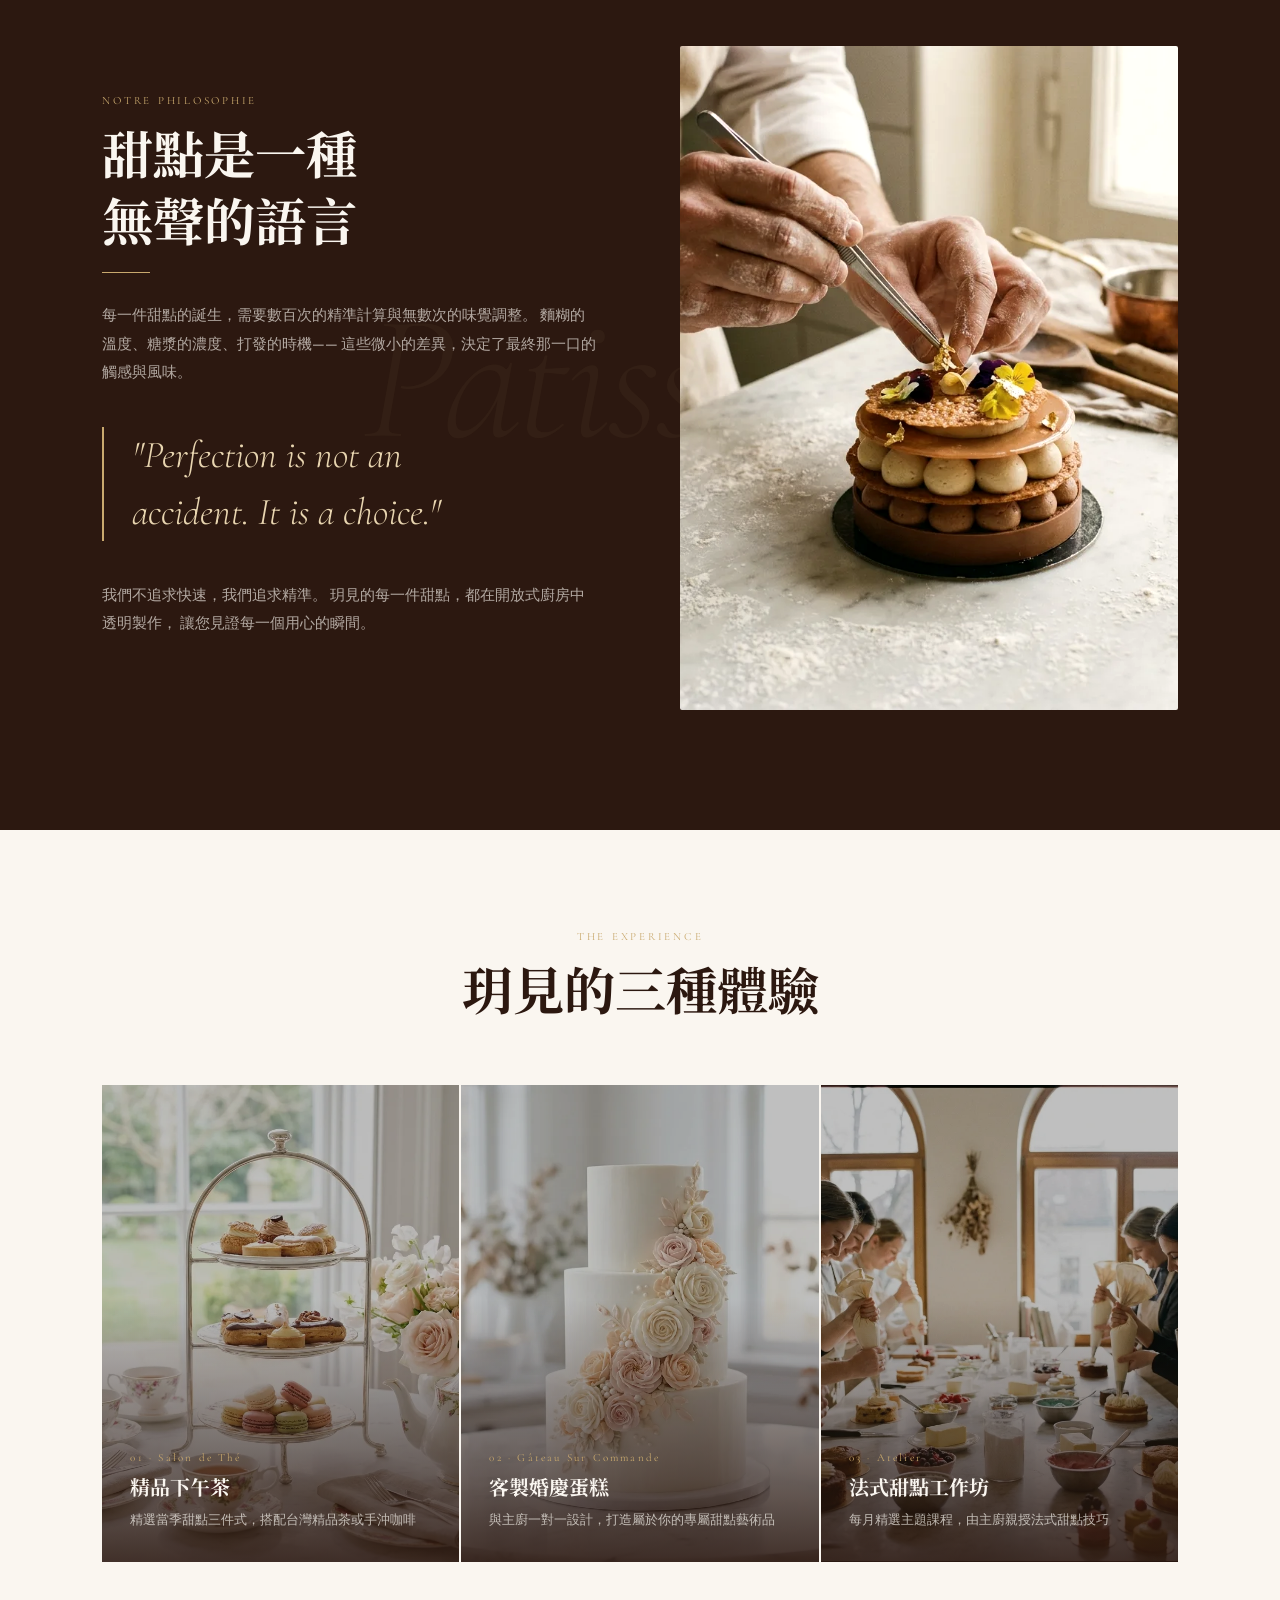
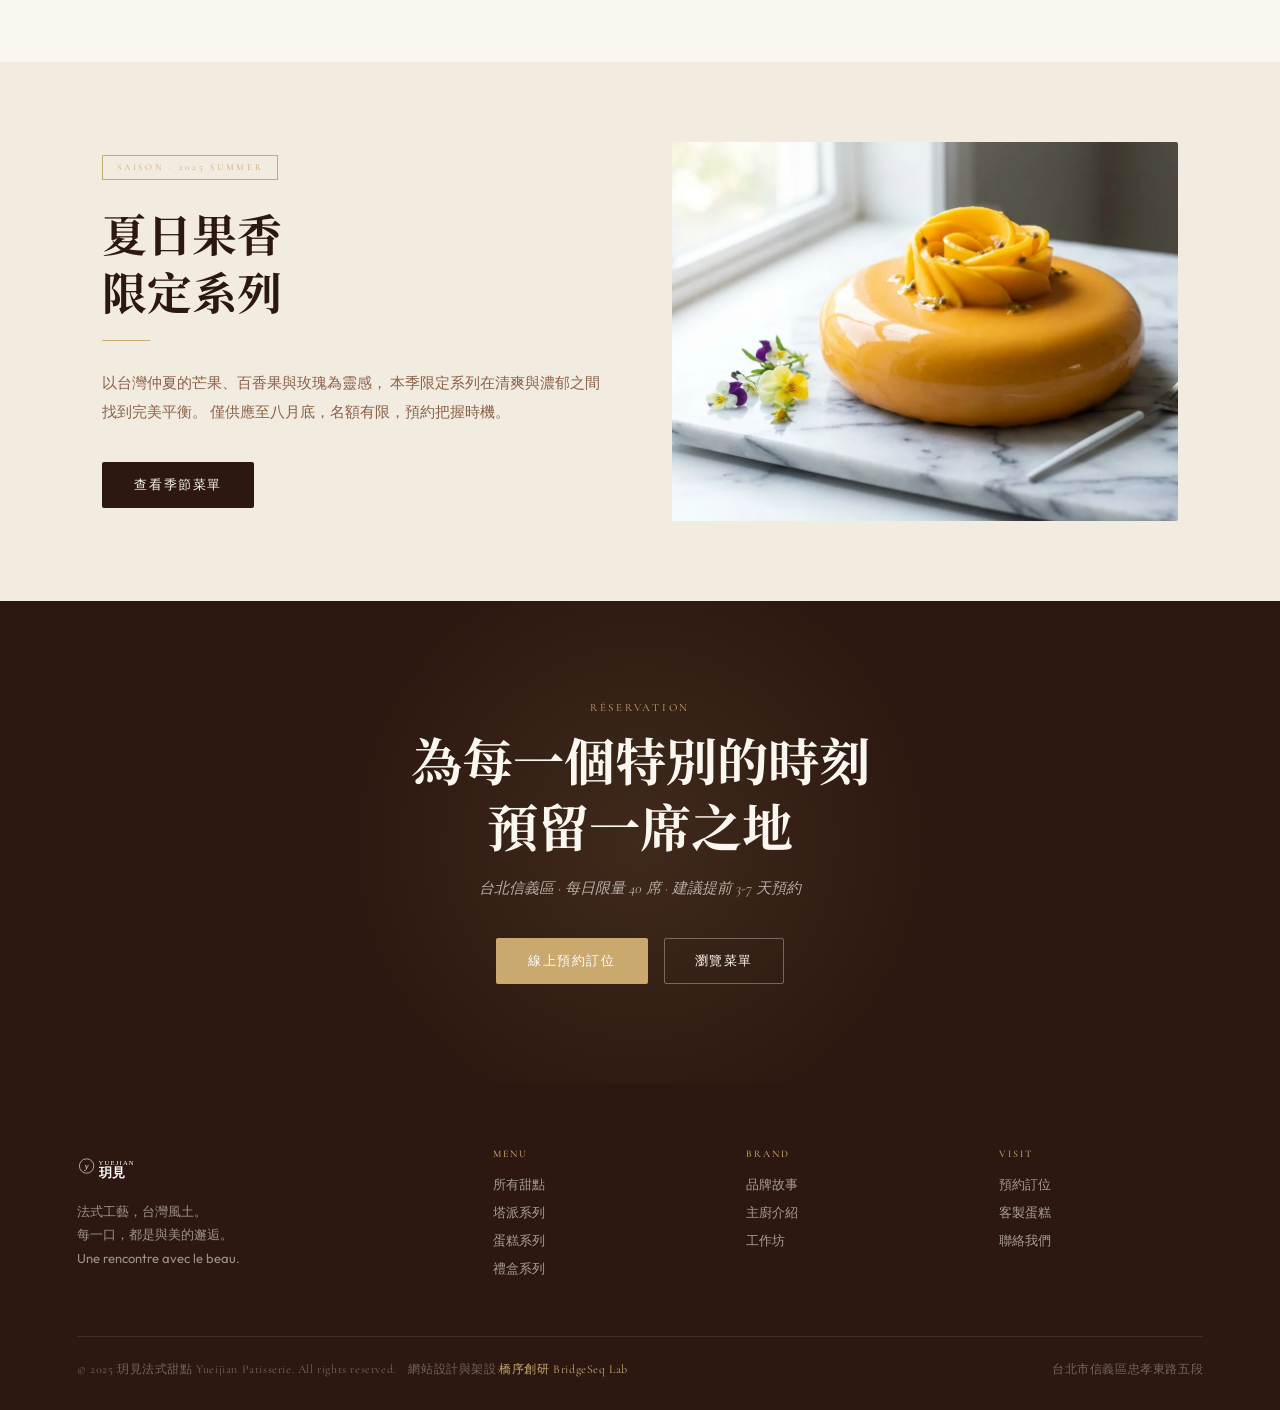
==== commit 094b81b1: "fix: 移除重複 CTA + 頁尾 CTA 恆顯示(移除 reveal) 1. 先前誤插入重複的 #cta,刪除(保留原本 Réservation CTA) 2. 頁尾 CTA 移除 reveal " ====
--- a/index.html
+++ b/index.html
@@ -845,16 +845,6 @@
 </section>
 
 <!-- ── CTA ── -->
-<section id="cta">
-  <p class="section-label reveal">Reserve Your Moment</p>
-  <h2 class="section-title reveal reveal-delay-1">為你的時刻，留一席甜美</h2>
-  <p class="cta-sub reveal reveal-delay-1">Every moment deserves a little sweetness.</p>
-  <div class="cta-actions reveal reveal-delay-2">
-    <a href="reserve.html" class="btn-gold">立即預約訂位</a>
-    <a href="menu.html" class="btn-outline" style="border-color:rgba(201,169,110,0.5);color:var(--c-cream)">瀏覽甜點菜單</a>
-  </div>
-</section>
-
 <!-- ── SEASONAL ── -->
 <section id="seasonal">
   <div class="seasonal-inner">
@@ -883,10 +873,10 @@
 
 <!-- ── CTA ── -->
 <section id="cta">
-  <p class="section-label reveal">Réservation</p>
-  <h2 class="section-title reveal reveal-delay-1">為每一個特別的時刻<br/>預留一席之地</h2>
-  <p class="cta-sub reveal reveal-delay-2">台北信義區 · 每日限量 40 席 · 建議提前 3-7 天預約</p>
-  <div class="cta-actions reveal reveal-delay-3">
+  <p class="section-label">Réservation</p>
+  <h2 class="section-title">為每一個特別的時刻<br/>預留一席之地</h2>
+  <p class="cta-sub">台北信義區 · 每日限量 40 席 · 建議提前 3-7 天預約</p>
+  <div class="cta-actions">
     <a href="reserve.html" class="btn-gold">線上預約訂位</a>
     <a href="menu.html" class="btn-outline" style="border-color:rgba(245,240,232,0.35);color:var(--c-cream)">瀏覽菜單</a>
   </div>
